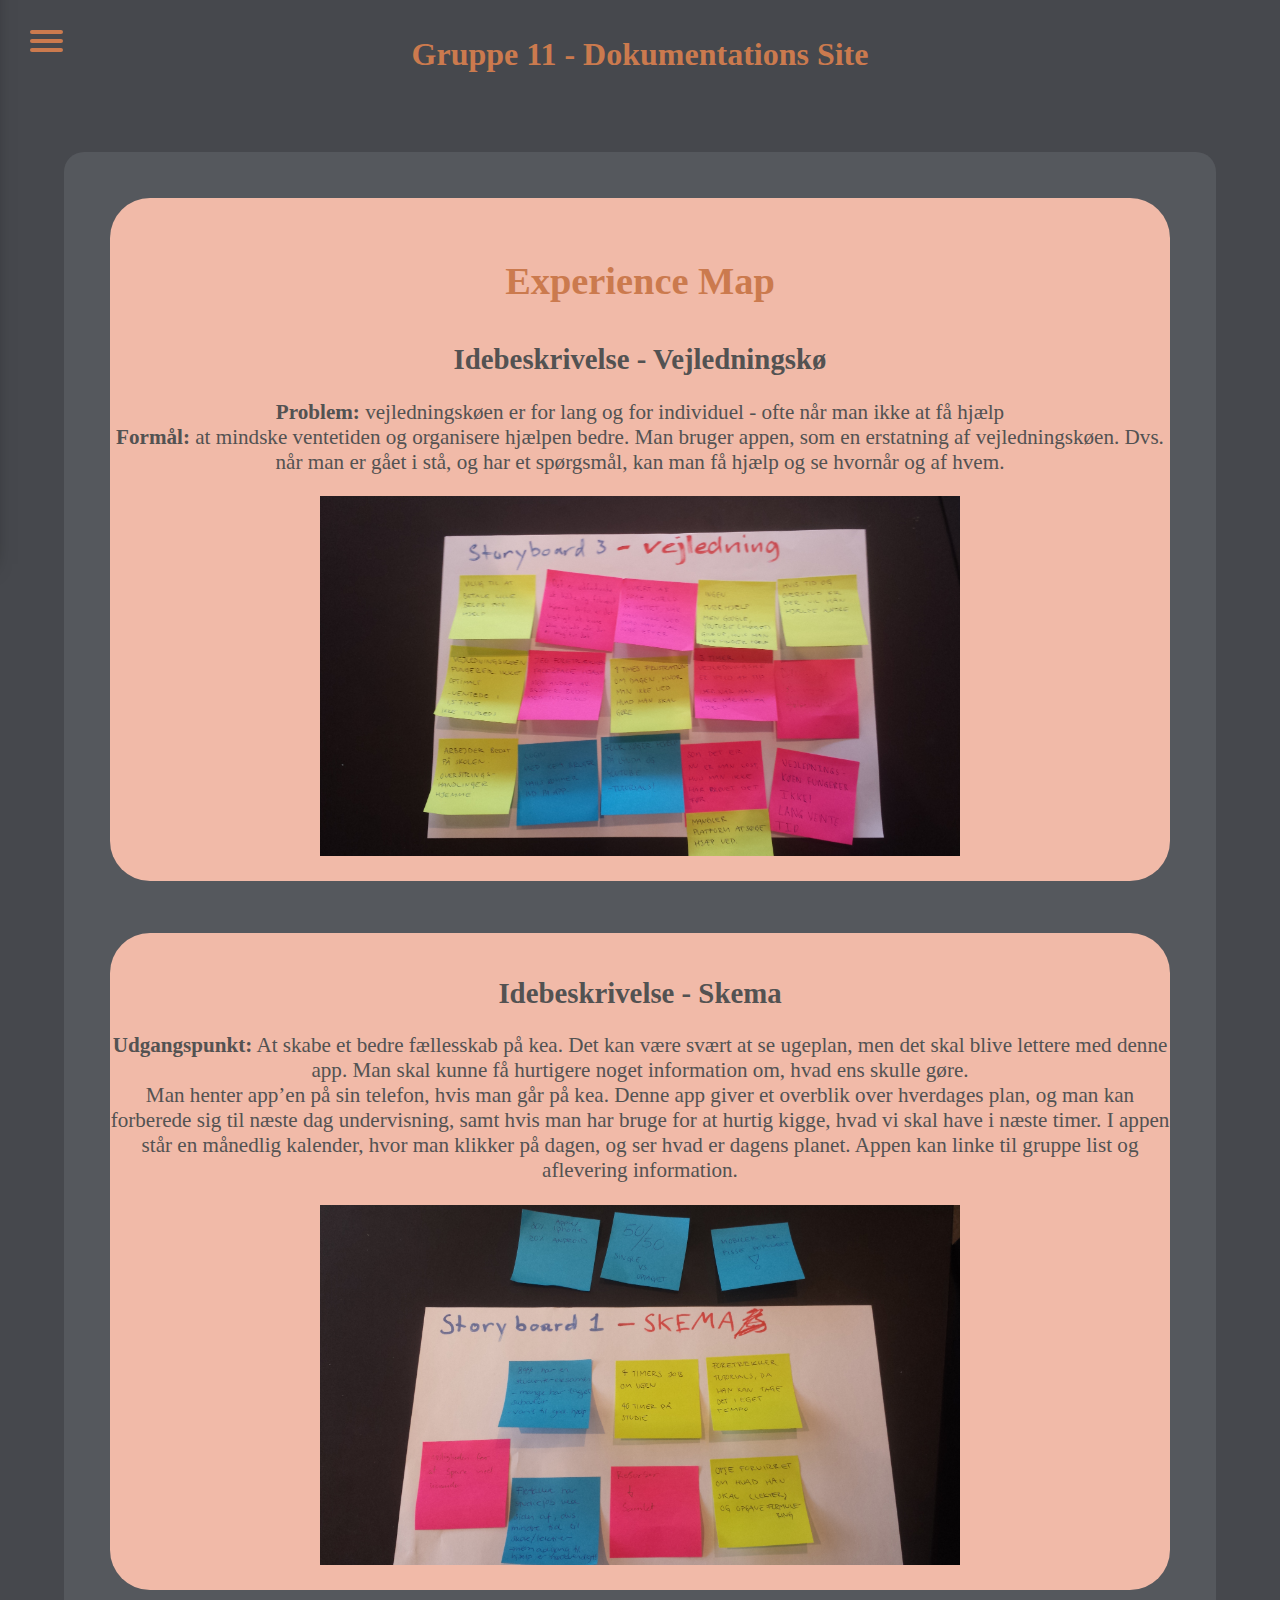
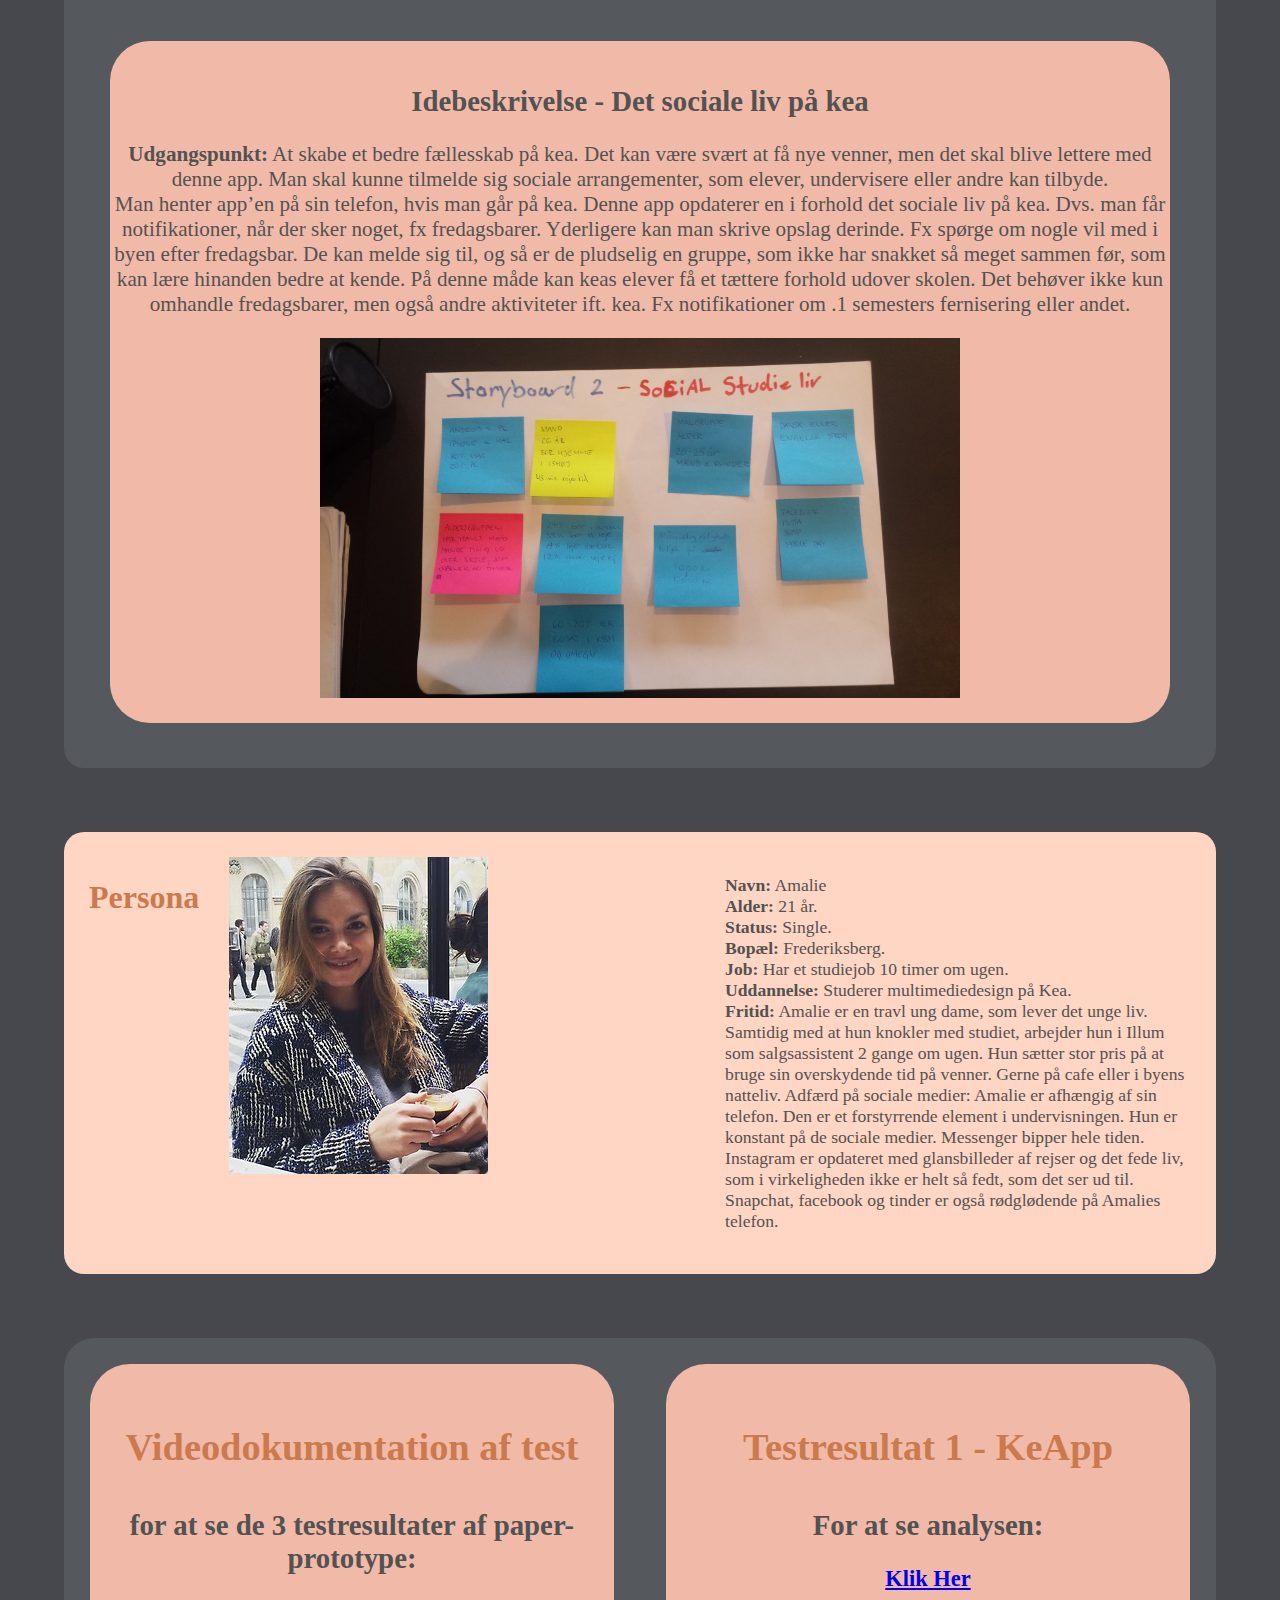
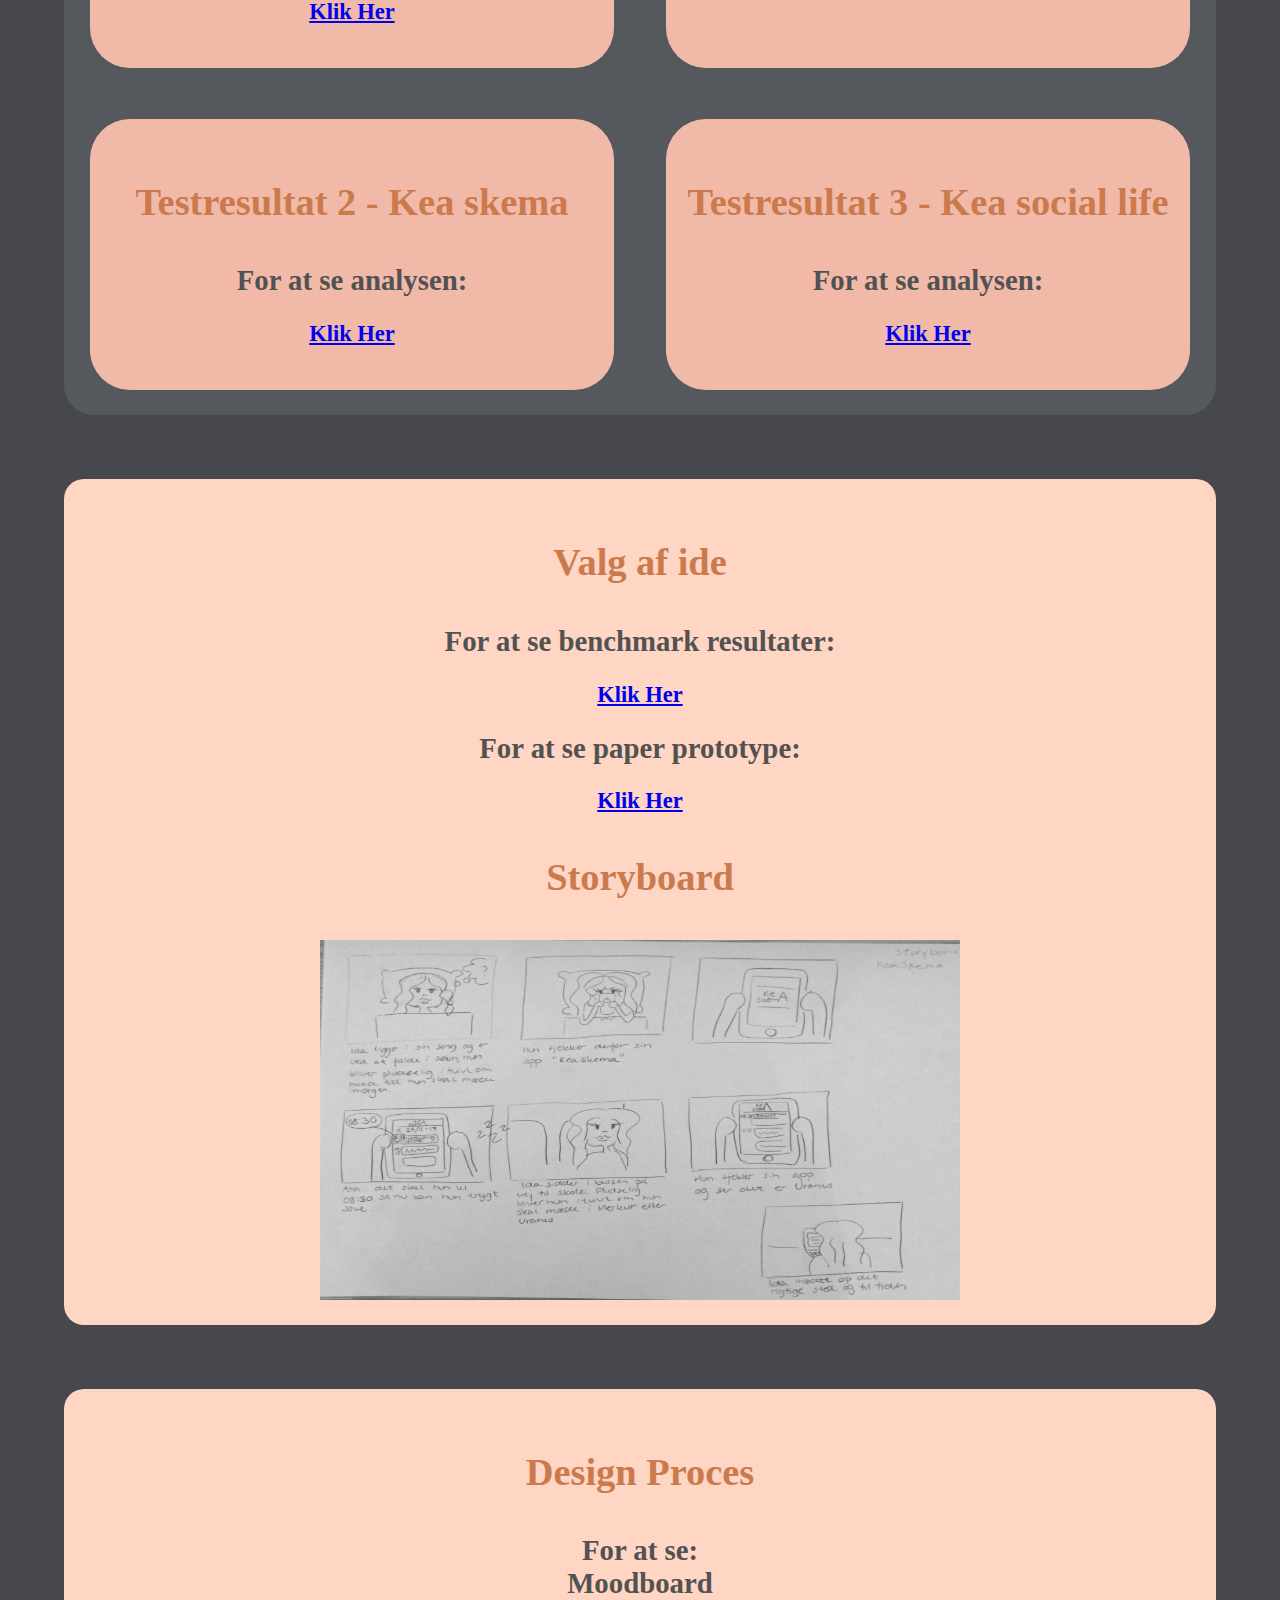
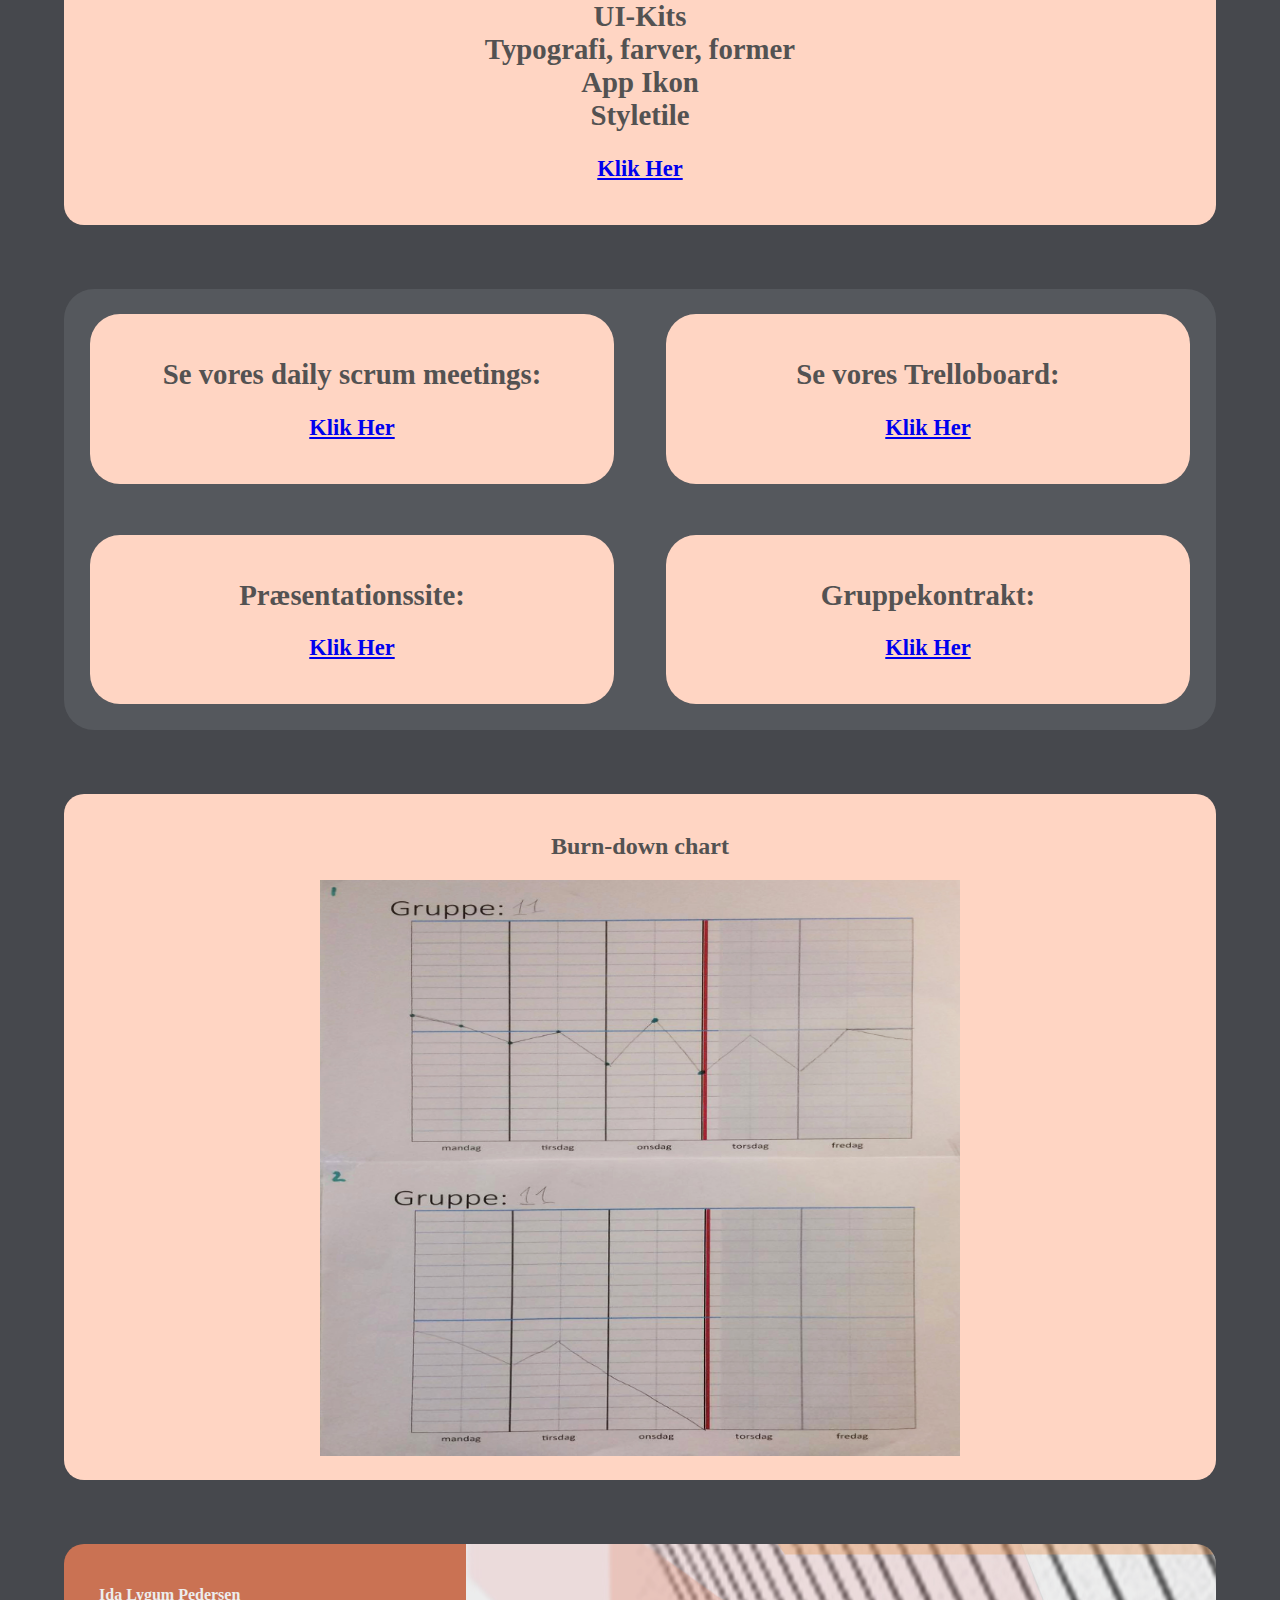
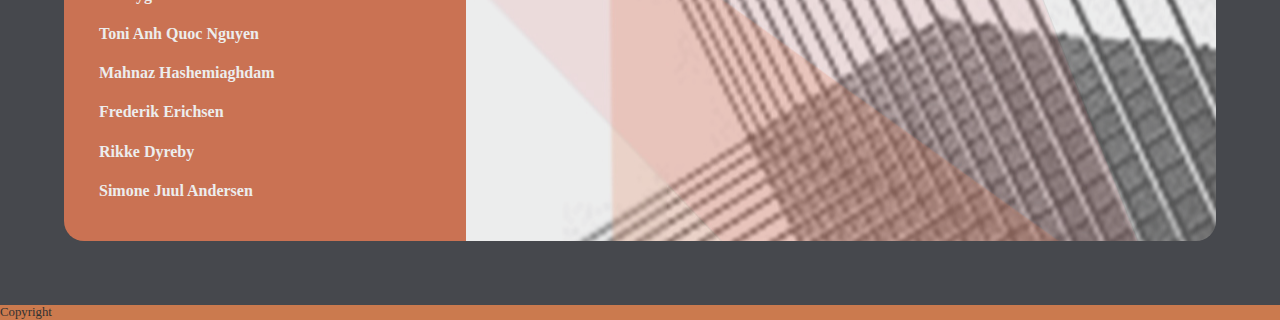
==== index_dokumentationssite.html @ 0c47f24f "Links dokumentationssite changed" ====
<!-- YO LÆS MIG!- KODEN ER LIDT NOGET ROD,
    MEN DET SKULLE VIRKELIG GÅ STÆRKT! -->

<!--  ┻━┻︵ \(°□°)/ ︵ ┻━┻ -->

<!DOCTYPE html>
<html lang="da">

<head>
    <meta charset="utf-8">
    <meta name="viewport" content="width=device-width, initial-scale=1.0">
    <title>Gruppe 11 - Dokumentations Site</title>
    <link rel="stylesheet" href="stylesheet.css">
</head>

<body>
    <!-- DROPDOWN MENU START -->
    <nav role="navigation">
        <div id="menuToggle">

            <input type="checkbox" />

            <span></span>
            <span></span>
            <span></span>

            <ul id="menu">
                <a href="#experience_map">
                    <li>Experience Map</li>
                </a>
                <a href="#experience_map">
                    <li>KeApp - Test 1</li>
                </a>
                <a href="#experience_map">
                    <li>Kea Skema - Test 2</li>
                </a>
                <a href="#experience_map">
                    <li>Kea Social Life - Test 3</li>
                </a>
                <a href="#persona">
                    <li>Persona</li>
                </a>
                <a href="#valgide">
                    <li>Valg af Ide</li>
                </a>
                <a href="#styltile">
                    <li>Design Proces</li>
                </a>
                <a href="#sectionwrapper_links">
                    <li>Daily scrum</li>
                </a>
                <a href="#sectionwrapper_links">
                    <li>Trelloboard</li>
                </a>
                <a href="#sectionwrapper_links">
                    <li>Præsentationssite</li>
                </a>
                <a href="#sectionwrapper_links">
                    <li>Gruppekontrakt</li>
                </a>
                <a href="#burndownchart">
                    <li>Burndownchart</li>
                </a>
            </ul>
        </div>
    </nav>
    <!-- DROPDOWN MENU SLUT -->

    <!-- TITLE START -->
    <div id="overskrift">
        <h1>Gruppe 11 - Dokumentations Site </h1>
    </div>
    <!-- TITLE SLUT -->

    <div id="experience_map">

        <div class="column1">
            <h1>Experience Map</h1>
            <h2>Idebeskrivelse - Vejledningskø</h2>

            <p><b>Problem:</b> vejledningskøen er for lang og for individuel - ofte når man ikke at få hjælp
                <br><b>Formål:</b> at mindske ventetiden og organisere hjælpen bedre. Man bruger appen, som en erstatning af vejledningskøen. Dvs. når man er gået i stå, og har et spørgsmål, kan man få hjælp og se hvornår og af hvem.</p>
            <img src="img/Ep-chart1.jpg">
        </div>

        <div class="column2">
            <h2>Idebeskrivelse - Skema
            </h2>

            <p><b>Udgangspunkt:</b> At skabe et bedre fællesskab på kea. Det kan være svært at se ugeplan, men det skal blive lettere med denne app. Man skal kunne få hurtigere noget information om, hvad ens skulle gøre.

                <br>Man henter app’en på sin telefon, hvis man går på kea. Denne app giver et overblik over hverdages plan, og man kan forberede sig til næste dag undervisning, samt hvis man har bruge for at hurtig kigge, hvad vi skal have i næste timer. I appen står en månedlig kalender, hvor man klikker på dagen, og ser hvad er dagens planet. Appen kan linke til gruppe list og aflevering information.
            </p>
            <img src="img/Ep-chart2.jpg">
        </div>
        <div class="column3">
            <h2>Idebeskrivelse - Det sociale liv på kea
            </h2>
            <p><b>Udgangspunkt:</b> At skabe et bedre fællesskab på kea. Det kan være svært at få nye venner, men det skal blive lettere med denne app. Man skal kunne tilmelde sig sociale arrangementer, som elever, undervisere eller andre kan tilbyde.
                <br> Man henter app’en på sin telefon, hvis man går på kea. Denne app opdaterer en i forhold det sociale liv på kea. Dvs. man får notifikationer, når der sker noget, fx fredagsbarer. Yderligere kan man skrive opslag derinde. Fx spørge om nogle vil med i byen efter fredagsbar. De kan melde sig til, og så er de pludselig en gruppe, som ikke har snakket så meget sammen før, som kan lære hinanden bedre at kende. På denne måde kan keas elever få et tættere forhold udover skolen. Det behøver ikke kun omhandle fredagsbarer, men også andre aktiviteter ift. kea. Fx notifikationer om .1 semesters fernisering eller andet. </p>
            <img src="img/Ep-chart3.jpg">

        </div>
    </div>
    <div id="persona">
        <div class="sectionwrapper">

            <h1>Persona</h1>
            <div class="column"><img src="img/Persona.jpg">
            </div>
            <div class="column">
                <p><b>Navn:</b> Amalie
                    <br><b>Alder:</b> 21 år.
                    <br><b>Status:</b> Single.
                    <br><b>Bopæl:</b> Frederiksberg.
                    <br><b>Job:</b> Har et studiejob 10 timer om ugen.
                    <br><b>Uddannelse:</b> Studerer multimediedesign på Kea.
                    <br><b>Fritid:</b> Amalie er en travl ung dame, som lever det unge liv. Samtidig med at hun knokler med studiet, arbejder hun i Illum som salgsassistent 2 gange om ugen. Hun sætter stor pris på at bruge sin overskydende tid på venner. Gerne på cafe eller i byens natteliv. Adfærd på sociale medier: Amalie er afhængig af sin telefon. Den er et forstyrrende element i undervisningen. Hun er konstant på de sociale medier. Messenger bipper hele tiden. Instagram er opdateret med glansbilleder af rejser og det fede liv, som i virkeligheden ikke er helt så fedt, som det ser ud til. Snapchat, facebook og tinder er også rødglødende på Amalies telefon.</p>
            </div>
        </div>
    </div>

    <div id="sectionwrapper_test">
        <div class="testsyoutube">
            <h1>Videodokumentation af test</h1>
            <h2>for at se de 3 testresultater af paper-prototype:
            </h2>
            <h3><a href="https://www.youtube.com/playlist?list=PLAEZffhQsnCkDFLz2STC5Ib9T784y-E2t" target="_blank">Klik Her</a></h3>
        </div>

        <div class="keapp_test_1">

            <h1>Testresultat 1 - KeApp</h1>
            <h2>For at se analysen:</h2>
            <h3><a href="https://docs.google.com/document/d/1rAPz3O0ZGhYU7Zjn2O2ttA6JmBPr0RNpyVxpU6P6mOU/edit" target="_blank">Klik Her</a></h3>

        </div>


        <div class="kea_skema_test_2">
            <h1>Testresultat 2 - Kea skema</h1>
            <h2>For at se analysen:</h2>
            <h3><a href="https://docs.google.com/document/d/1PHgKgljE78jGn_9dizJ_qhI0O0UsetMsgwh3Li-Y91Q/edit" target="_blank">Klik Her</a></h3>

        </div>

        <div class="kea_social_life_test_3">

            <h1>Testresultat 3 - Kea social life</h1>
            <h2>For at se analysen:</h2>
            <h3><a href="https://docs.google.com/document/d/1CcTm2ndyMZkS6cNGlnJAKgW9qTJLw5RF-lYnGAZjEXQ/edit" target="_blank">Klik Her</a></h3>

        </div>
    </div>


    <div id="valgide">
        <h1>Valg af ide</h1>
        <h2>For at se benchmark resultater:</h2>
        <h3><a href="https://docs.google.com/document/d/1UT2WmzexWJ2wF93jkIOeQGb9fl2h6OYdNC4BKbWiIUI/edit" target="_blank">Klik Her</a></h3>

        <h2><b>For at se paper prototype:</b>
        </h2>
        <h3><a href="https://youtu.be/yqsqGUzTc5M?list=PLAEZffhQsnCkDFLz2STC5Ib9T784y-E2t" target="_blank">Klik Her</a></h3>
        <div class="Storyboard">
            <h1>Storyboard</h1>
            <img src="img/keaskema/kea_skema_storyboard%20-%20final.jpg"> </div>
    </div>
    <!--    design proces-->

    <div id="styltile">

        <h1>Design Proces</h1>
        <h2>For at se:
            <br>Moodboard
            <br>UI-Kits
            <br>Typografi, farver, former
            <br>App Ikon
            <br>Styletile
        </h2>
        <h3><a href="http://frederikerichsen.dk/Kea/04_ux/04_01_06_Dokumentationsdelen/styletile/Gruppe_11_ideudvikling_og_styletile.pdf" target="_blank">Klik Her</a></h3>
    </div>

    <!-- LINKS START -->
    <div id="sectionwrapper_links">


        <div class="daily_scrum">
            <h2>Se vores daily scrum meetings:</h2>
            <h3><a href="hthttps://www.youtube.com/playlist?list=PL4zIEw1FWk8YYhV9RbAuBz5jlsfM1pXOr" target="_blank">Klik Her</a></h3>
        </div>


        <div class="trello">
            <h2>Se vores Trelloboard:</h2>
            <h3><a href="https://trello.com/b/vVRKYMUF/gruppe-11-ux" target="_blank">Klik Her</a></h3>
        </div>
        <div class="praesentations_site">
            <h2>Præsentationssite:</h2>
            <h3><a href="index.html" target="_blank">Klik Her</a></h3>
        </div>
        <div class="gruppekontrakt">
            <h2>Gruppekontrakt:</h2>
            <h3><a href="https://docs.google.com/document/d/13bdR9ULSEe632JrIWSjj5QAlRCLhoHngFfrUMZ-Tt4A/edit" target="_blank">Klik Her</a></h3>
        </div>

    </div>
    <!-- LINKS SLUT -->
    <div id="burndownchart">
        <div class="burndownchart">
            <h2>Burn-down chart</h2>
            <img src="img/burndownchart.jpg">
        </div>

    </div>


    <!-- NAVNE START -->
    <div id="sectionwrapper_medlem">
        <div class="gruppenavne">
            <h4>Ida Lygum Pedersen</h4>
            <h4>Toni Anh Quoc Nguyen</h4>
            <h4>Mahnaz Hashemiaghdam</h4>
            <h4>Frederik Erichsen</h4>
            <h4>Rikke Dyreby</h4>
            <h4>Simone Juul Andersen</h4>
        </div>

    </div>

    <!-- NAVNE SLUT -->
</body>
<footer class="footer">Copyright</footer>

</html>
---- stylesheet.css ----
/*--------------GENERAL SETTINGS START---------------*/

body {
    margin: 0;
    background-color: #46484d;


}

h1 {
    color: #cb7a4e;
    padding: 15px;
}

h2 {
    color: #535252;
    font-size: 1.5em;
}

h3 {
    color: #cb7a4e;
    cursor: pointer;
}

p {
    color: #535252;
    /*    margin-top: -17px;*/
    font-size: 1.1em;
}


.footer {
    color: #313131;
    background-color: #cb7a4e;
    font-size: 0.8em;
}

/*--------------GENERAL SETTINGS SLUT---------------*/

*/
/*--------------DROPDOWN MENU START---------------*/

a {
    text-decoration: none;
    color: #cb7a4e;
    transition: color 0.3s ease;
}

a:hover {
    color: #F2F2F2;
}

#menuToggle {
    display: block;
    position: absolute;
    top: 30px;
    left: 30px;
    z-index: 1;
}

#menuToggle input {
    display: block;
    width: 40px;
    height: 32px;
    position: absolute;
    top: -7px;
    left: -5px;
    cursor: pointer;
    opacity: 0;
    /* hide this */
    z-index: 2;
    /* and place it over the hamburger */
    -webkit-touch-callout: none;
}

#menuToggle span {
    display: block;
    width: 33px;
    height: 4px;
    margin-bottom: 5px;
    position: relative;

    background: #cb7a4e;
    border-radius: 3px;

    z-index: 1;

    transform-origin: 4px 0px;
}

#menuToggle span:first-child {
    transform-origin: 0% 0%;
}

#menuToggle span:nth-last-child(2) {
    transform-origin: 0% 100%;
}

#menuToggle input:checked ~ span {
    opacity: 1;
    transform: rotate(45deg) translate(-2px, -1px);
    background: #cb7a4e;
}

#menuToggle input:checked ~ span:nth-last-child(3) {
    opacity: 0;
    transform: rotate(0deg) scale(0.2, 0.2);
}

#menuToggle input:checked ~ span:nth-last-child(2) {
    transform: rotate(-45deg) translate(0, -1px);
}

#menu {
    box-shadow: 8px 0px 20px 0px rgba(0, 0, 0, 0.75);
    position: absolute;
    width: 250px;
    height: inherit;
    margin: -100px 0 0 -50px;
    padding: 50px;
    padding-top: 125px;

    background: #55585d;
    list-style-type: none;
    -webkit-font-smoothing: antialiased;
    /* to stop flickering of text in safari */
    transform-origin: 0% 0%;
    transform: translate(-100%, 0);

    transition: transform 0.5s cubic-bezier(0.77, 0.2, 0.05, 1.0);
}

#menu li {
    padding: 5px 0;
    font-size: 22px;
}

#menuToggle input:checked ~ ul {
    transform: none;
}

li {
    list-style-type: none;
}

/*--------------DROPDOWN MENU START---------------*/

/*--------------OVERSKRIFT START---------------*/

#overskrift {
    margin: 0;
    text-align: center;
}

/*--------------OVERSKRIFT SLUT---------------*/

/*--------------EXPERIENCE MAP START---------------*/

#experience_map {
    display: flex;
    flex-wrap: wrap;
    background-color: #55585d;
    border-radius: 20px;
    padding: 20px;
    display: flex;
    flex-wrap: wrap;
    margin: 5vw;
}

.column1,
.column2,
.column3 {
    flex-grow: 1;
    flex-basis: 350px;
    font-size: 1.2em;
    padding: 20px 0px;
    background-color: #ffd5c3;
    border-radius: 40px;
    text-align: center;
    margin: 2vw;
    flex-grow: 1;
    flex-basis: 350px;
    font-size: 1.2em;
    padding: 20px 0px;
    background-color: #f1baa8;
    border-radius: 40px;
    text-align: center;
    margin: 2vw;
}

#experience_map h3 {
    color: #F2F2F2;
    font-size: 1.1em;
}

#experience_map img {
    width: 50vw;
    height: 28.125vw;
}

/*--------------EXPERIENCE MAP SLUT---------------*/

/*--------------PERSONA START---------------*/

#persona .sectionwrapper {
    display: flex;
    flex-wrap: wrap;
    margin: 5vw;
    padding: 10px;
    background-color: #ffd5c3;
    border-radius: 20px;

}

#persona .img {
    width: 20.425vw;
    /*    height: 25vw;*/
    /*
    margin-bottom: 40px;*/
    border-radius: 10px;
    flex-basis: 375px;
    flex-grow: 1;
}

#persona .column {
    flex-basis: 375px;
    flex-grow: 2;
    padding: 15px;

}

/*--------------PERSONA SLUT---------------*/

/*--------------TEST START---------------*/

#sectionwrapper_test {
    display: flex;
    flex-wrap: wrap;
    background-color: #55585d;
    border-radius: 30px;
    margin: 5vw;

}

.testsyoutube,
.keapp_test_1,
.kea_skema_test_2,
.kea_social_life_test_3 {
    flex-grow: 1;
    flex-basis: 350px;
    font-size: 1.2em;
    padding: 20px 0px;
    background-color: #f1baa8;
    border-radius: 40px;
    text-align: center;
    margin: 2vw;
}


/*--------------TEST SLUT---------------


/*--------------VALGIDE START---------------*/

#valgide {
    font-size: 1.2em;
    padding: 20px 0px;
    color: #F2F2F2;
    background-color: #ffd5c3;
    border-radius: 20px;
    text-align: center;
    margin: 5vw;
}

.Storyboard img {
    width: 50vw;
    height: 28.125vw;
}

/*--------------VALGIDE SLUT---------------*/

/*--------------Design Proces---------------*/

#styltile {
    font-size: 1.2em;
    padding: 20px 0px;
    color: #F2F2F2;
    background-color: #ffd5c3;
    border-radius: 20px;
    text-align: center;
    margin: 5vw;
}


/*--------------LINKS START---------------*/

#sectionwrapper_links {
    display: flex;
    flex-wrap: wrap;
    background-color: #55585d;
    border-radius: 30px;
    margin: 5vw;
}

.daily_scrum,
.trello,
.praesentations_site,
.tests,
.gruppekontrakt {
    flex-grow: 1;
    flex-basis: 350px;
    font-size: 1.2em;
    padding: 20px 0px;
    color: #F2F2F2;
    background-color: #ffd5c3;
    text-align: center;
    border-radius: 30px;
    margin: 2vw;
}

/*--------------LINKS SLUT---------------*/

/*--------------burndownchart ---------------*/

#burndownchart {
    padding: 20px 0px;
    color: #F2F2F2;
    background-color: #ffd5c3;
    border-radius: 20px;
    text-align: center;
    margin: 5vw;

}

.burndownchart img {
    width: 50vw;
    height: 45vw;
}

/*--------------GRUPPENAVNE START---------------*/

.gruppenavne {

    flex-basis: 50px;
    font-size: 1em;
    padding: 20px 0px;
    color: #FFF;
    background-color: #D97754;
    border-radius: 20px;
    margin: 5vw;
}

/*--------------GRUPPENAVNE SLUT---------------*/

/*-------------PRÆSENTATIONSSITE CSS------------*/

/*fonte*/

#content {
    font-family: 'Lato', sans-serif;
}


#content a {
    text-decoration: none;
    color: #cb7a4e;
    padding: 0;
}

#content a:hover {
    color: #fff8ee;
}


#content p {
    color: #313131;
    margin: 0;
    font-family: 'Open Sans', sans-serif;
}

#content h1 {
    color: #cb7a4e;
    padding: 0;
    font-size: 3em;
    font-family: 'Roboto', sans-serif;
}

#content h2 {
    color: #535252;
}

#content h3 {
    color: #cb7a4e;
}

#content h4 {
    color: #535252;
}

#content ul {
    color: #535252;
}


/*--------------gruppenavne ---------------*/

#sectionwrapper_medlem .gruppenavne {


    text-align: left;
    background-image: url(img/baggrund1.jpg);
    opacity: 0.9;

    background-position: right;
    /*    margin-right: 200px;*/
    background-repeat: no-repeat;
    padding-left: 35px;
    background-color: #D97754;


}


/*____________________*/

/*__________App_link__________*/

#app_link {
    background-color: #F1BAA8;
    padding: 20px;
    border-radius: 20px;
    margin: 5vw;

}

#app_link img {
    width: 100px;
}

#app_link img:hover {
    transform: scale(1.1);
}

/*____________________*/

/*___________Pitch_link_________*/

#pitch_link {
    background-color: #FFD5C3;
    padding: 20px;
    border-radius: 20px;
    margin: 5vw;

}

/*____________________*/

/*___________Fordele_benefits_________*/

#fordele_benefits {
    /*    background-color: #E99161;*/
    padding: 30px;
    border-radius: 20px;
    margin: 5vw;
    background-image: url(img/baggrund.jpg);
    background-size: cover;


}

#fordele_benefits img {
    width: 100%;
    height: 100%;

}


/*____________________*/

.hs-responsive-embed-computer {
    background-color: #625F5F;
    padding: 20px;
    border-radius: 20px;
    margin: 3vw;

}
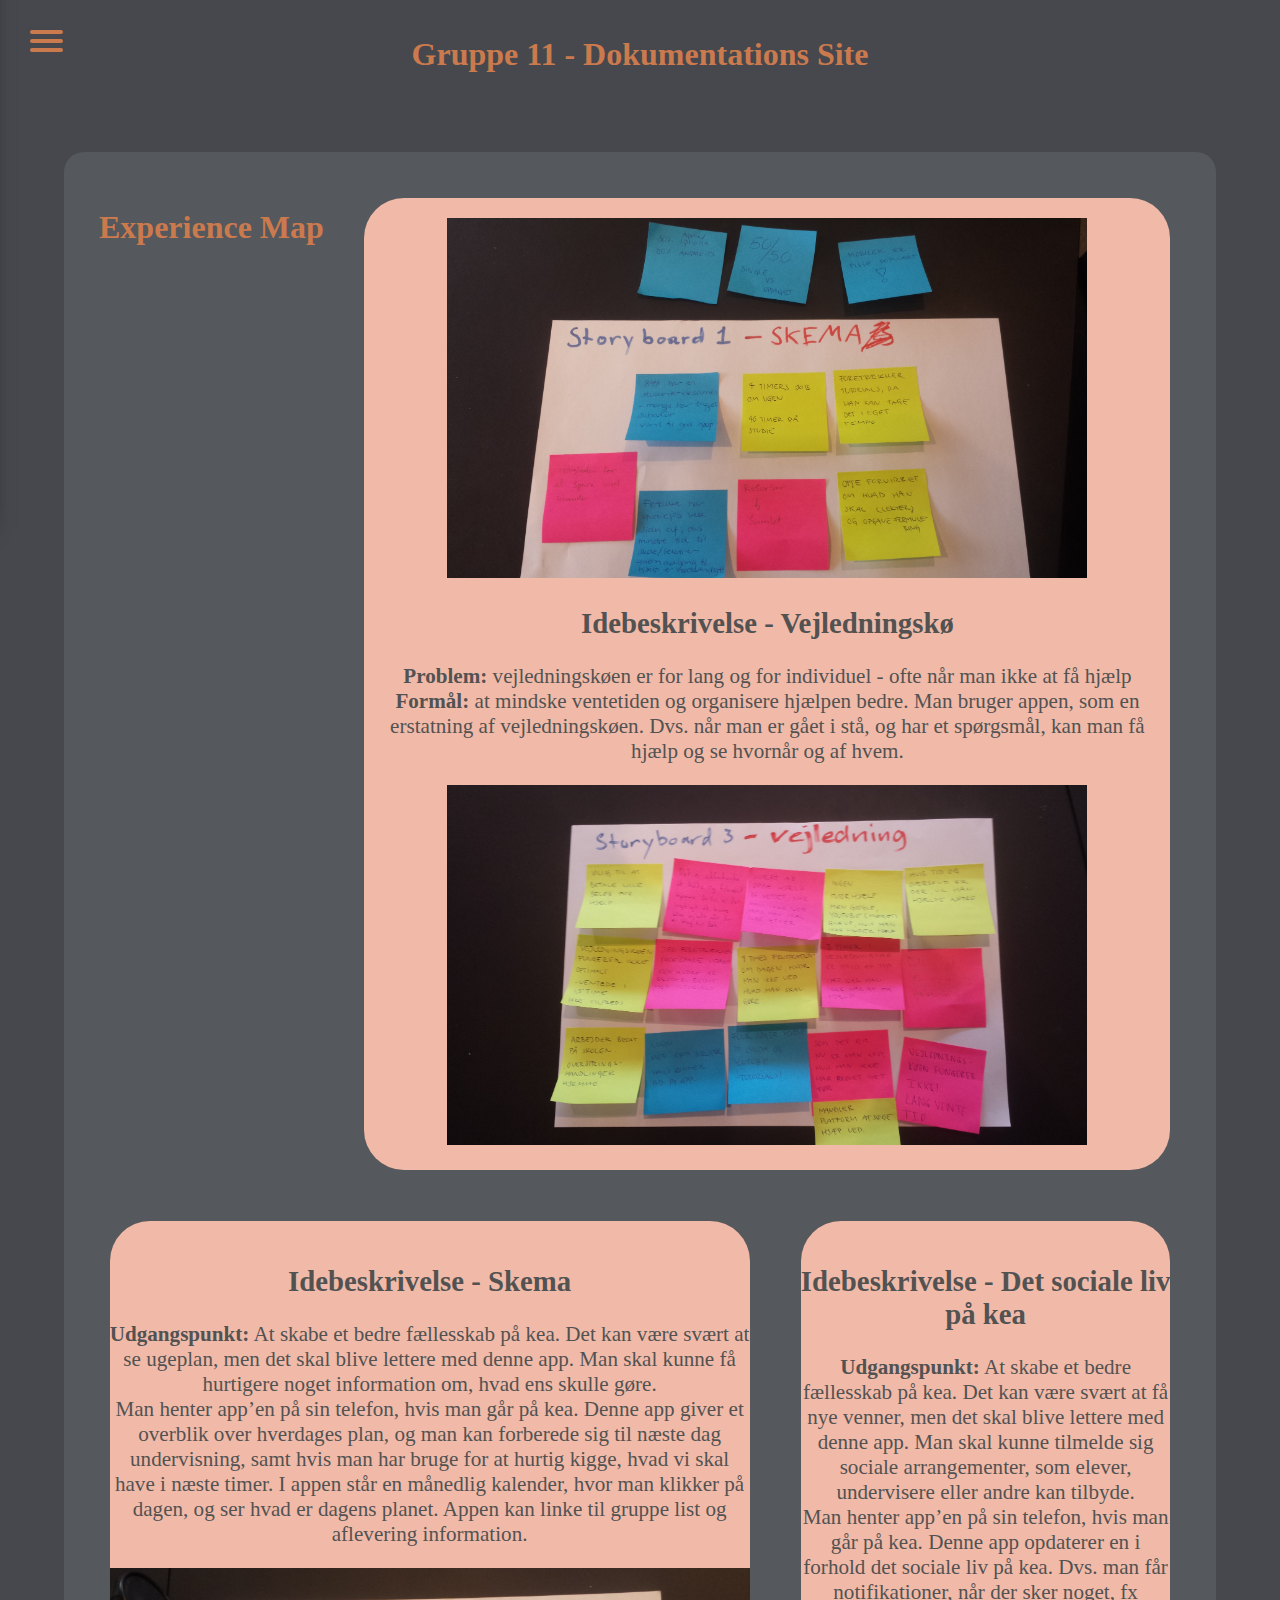
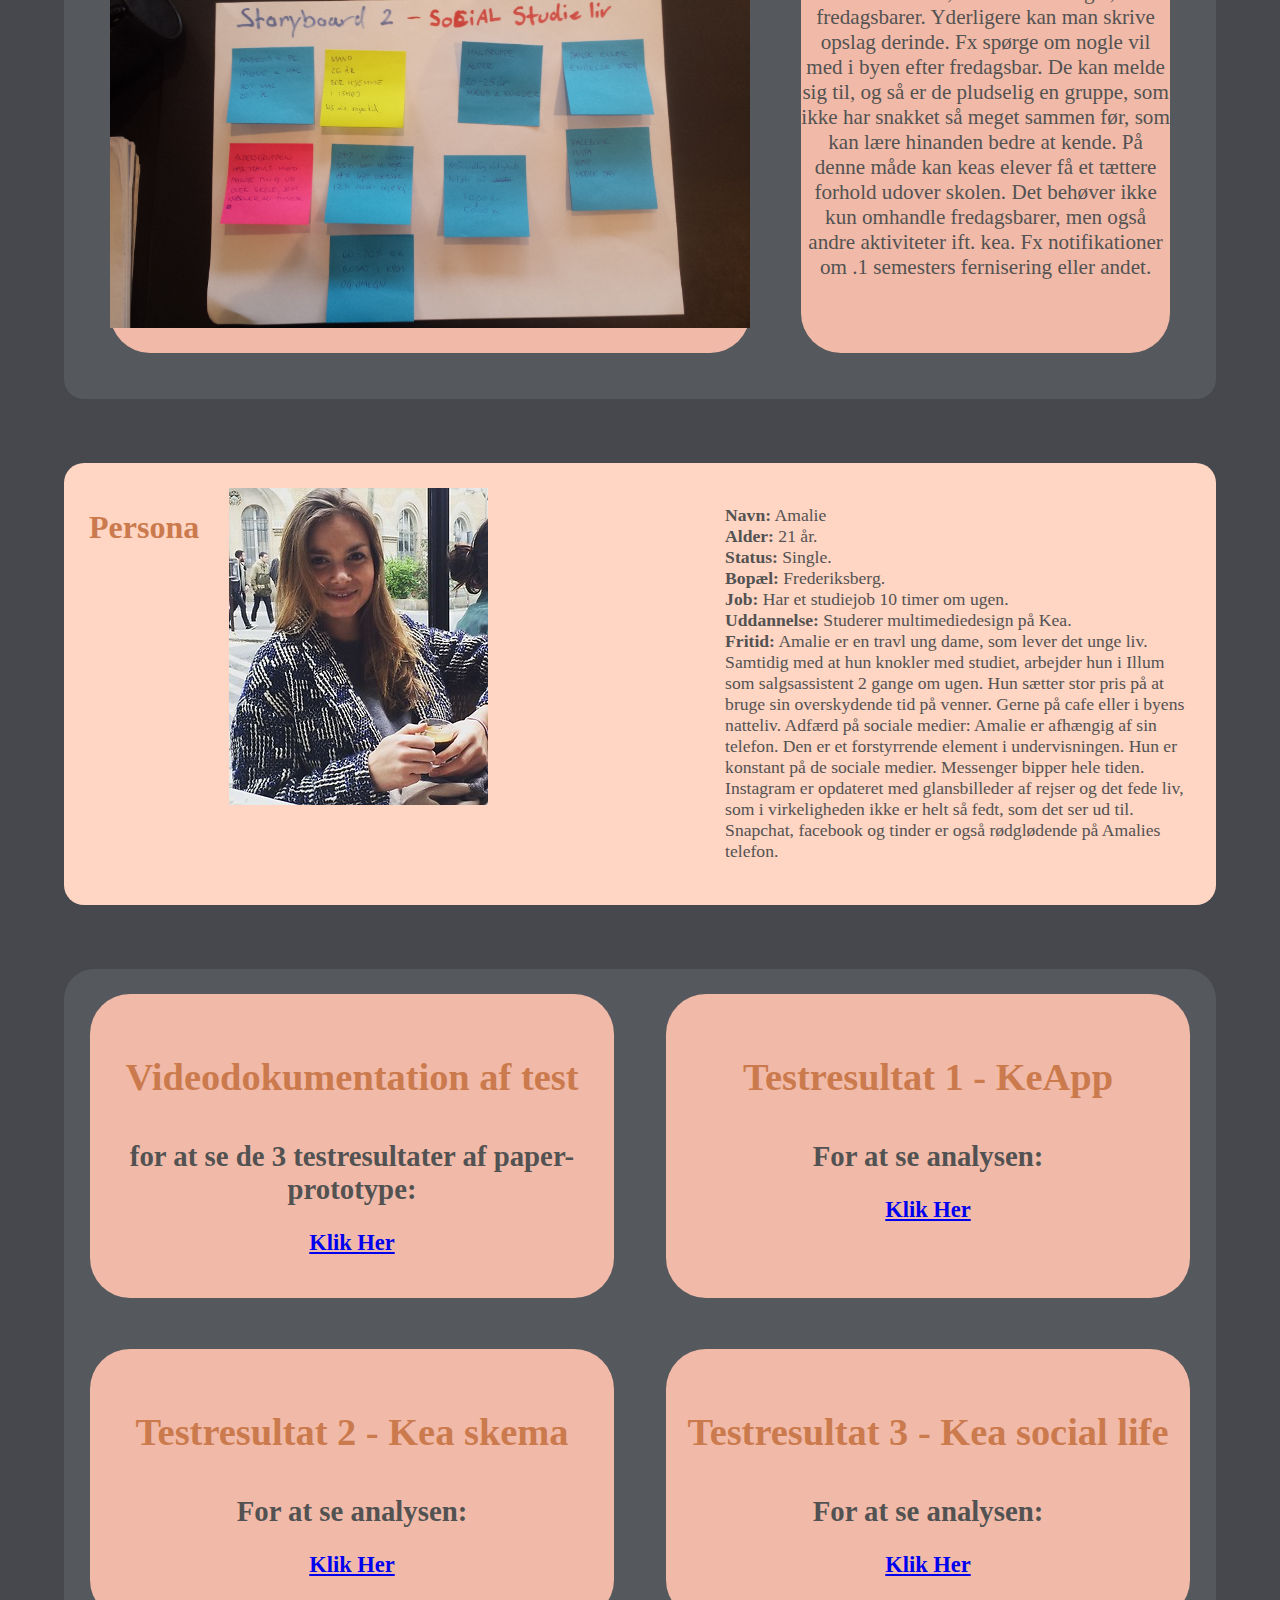
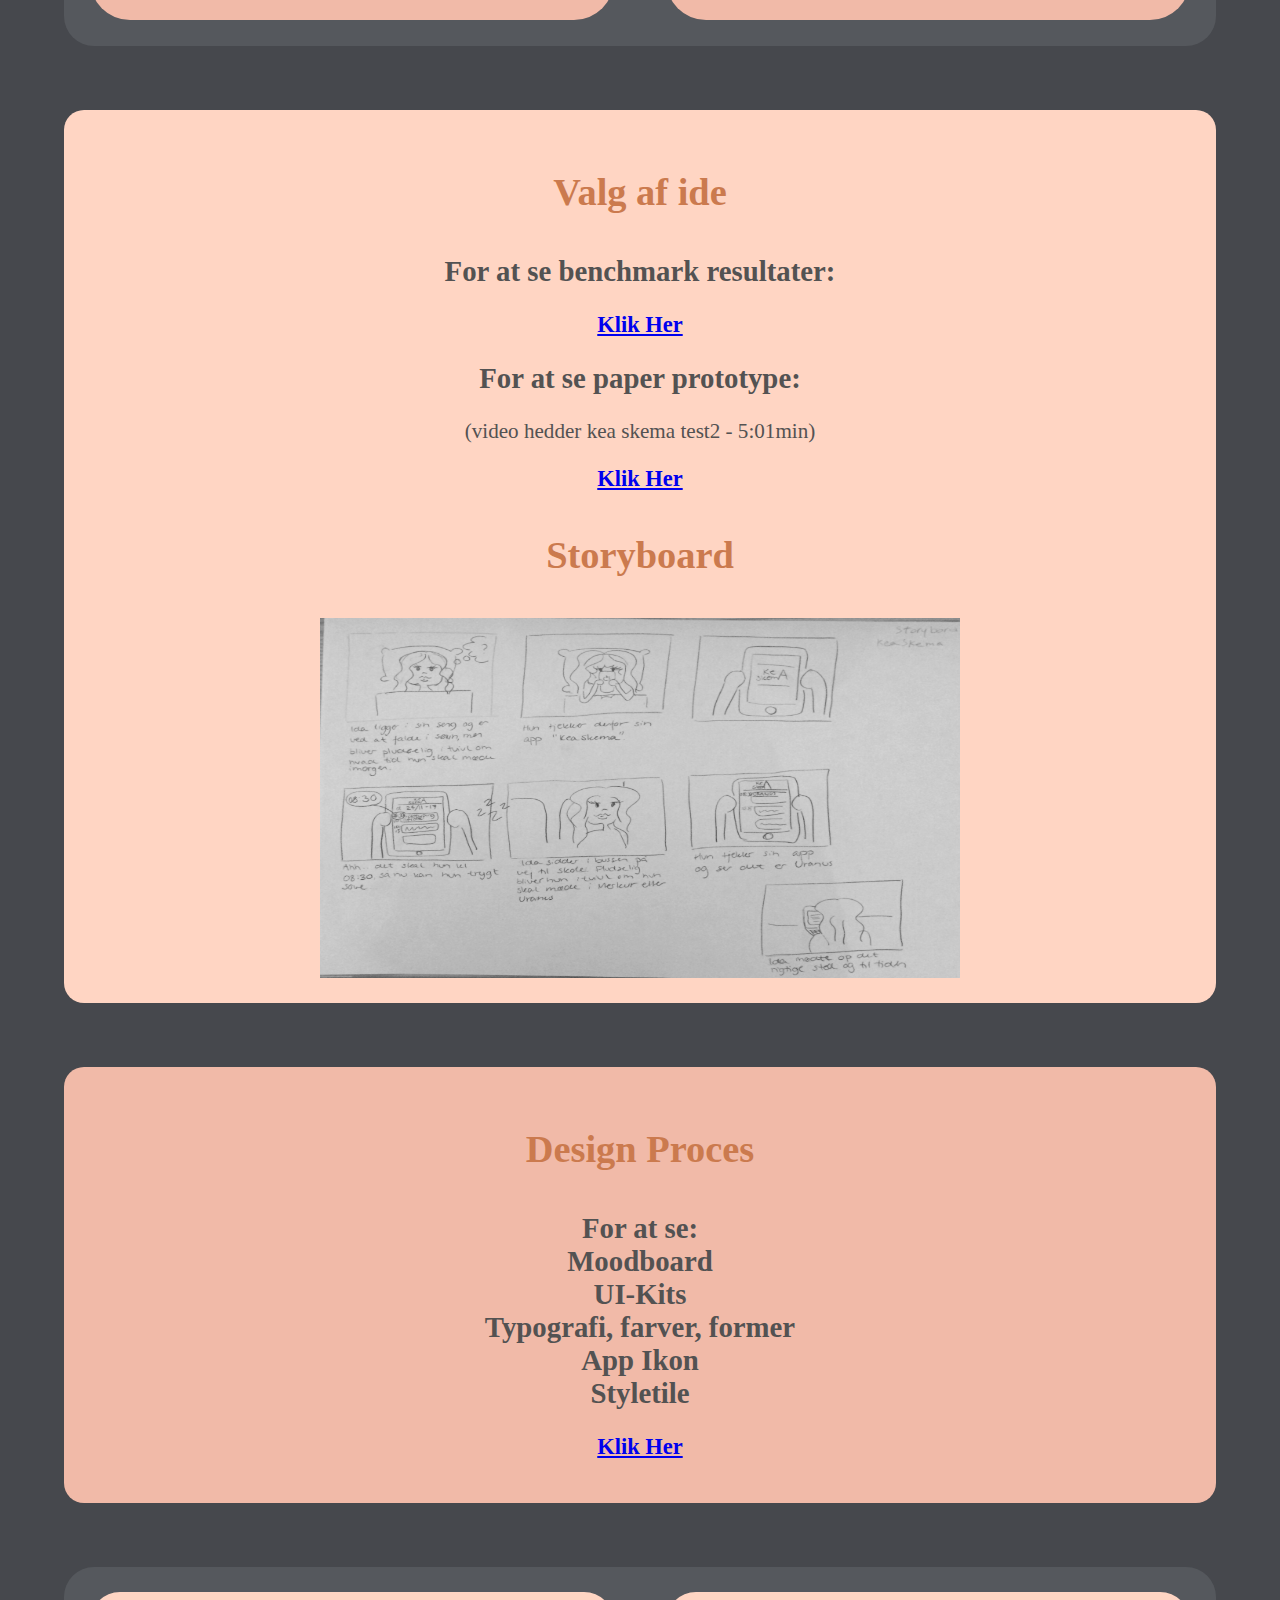
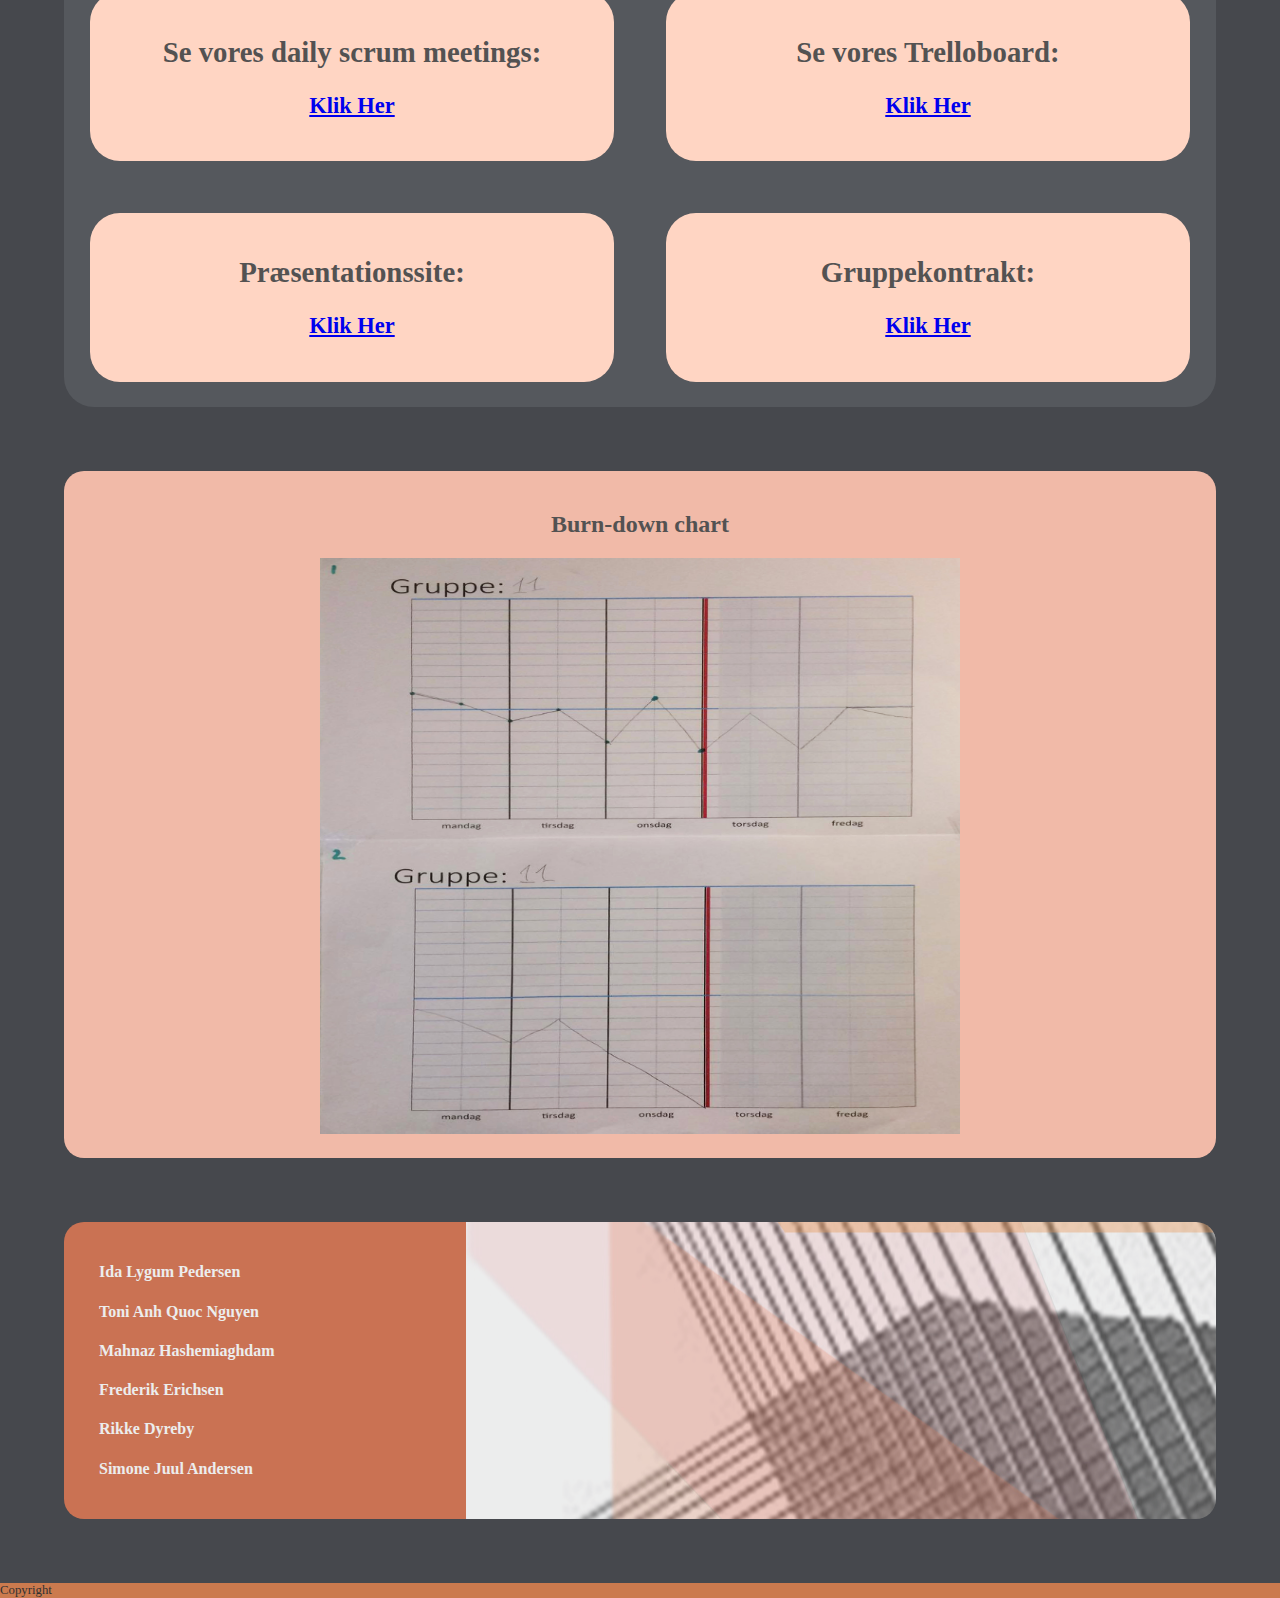
==== commit 3dd09a41: "Merge remote-tracking branch 'origin/master'" ====
--- a/index_dokumentationssite.html
+++ b/index_dokumentationssite.html
@@ -28,26 +28,26 @@
                 <a href="#experience_map">
                     <li>Experience Map</li>
                 </a>
-                <a href="#experience_map">
-                    <li>KeApp - Test 1</li>
-                </a>
-                <a href="#experience_map">
-                    <li>Kea Skema - Test 2</li>
-                </a>
-                <a href="#experience_map">
-                    <li>Kea Social Life - Test 3</li>
-                </a>
                 <a href="#persona">
                     <li>Persona</li>
                 </a>
-                <a href="#valgide">
+                <a href="#keapp_test_1">
+                    <li>KeApp - Test 1</li>
+                </a>
+                <a href="#kea_skema_test_2">
+                    <li>Kea Skema - Test 2</li>
+                </a>
+                <a href="#kea_social_life_test_3">
+                    <li>Kea Social Life - Test 3</li>
+                </a>
+                <a href="#finalide">
                     <li>Valg af Ide</li>
                 </a>
-                <a href="#styltile">
-                    <li>Design Proces</li>
-                </a>
-                <a href="#sectionwrapper_links">
-                    <li>Daily scrum</li>
+                <a href="sectionwrapper_links">
+                    <li>Dailyscrum</li>
+                </a>
+                <a href="#sectionwrapper_links">
+                    <li>Burndownchart</li>
                 </a>
                 <a href="#sectionwrapper_links">
                     <li>Trelloboard</li>
@@ -57,9 +57,6 @@
                 </a>
                 <a href="#sectionwrapper_links">
                     <li>Gruppekontrakt</li>
-                </a>
-                <a href="#burndownchart">
-                    <li>Burndownchart</li>
                 </a>
             </ul>
         </div>
@@ -73,9 +70,9 @@
     <!-- TITLE SLUT -->
 
     <div id="experience_map">
-
+        <h1>Experience Map</h1>
         <div class="column1">
-            <h1>Experience Map</h1>
+            <img src="img/Ep-chart2.jpg">
             <h2>Idebeskrivelse - Vejledningskø</h2>
 
             <p><b>Problem:</b> vejledningskøen er for lang og for individuel - ofte når man ikke at få hjælp
@@ -91,20 +88,18 @@
 
                 <br>Man henter app’en på sin telefon, hvis man går på kea. Denne app giver et overblik over hverdages plan, og man kan forberede sig til næste dag undervisning, samt hvis man har bruge for at hurtig kigge, hvad vi skal have i næste timer. I appen står en månedlig kalender, hvor man klikker på dagen, og ser hvad er dagens planet. Appen kan linke til gruppe list og aflevering information.
             </p>
-            <img src="img/Ep-chart2.jpg">
+            <img src="img/Ep-chart3.jpg">
         </div>
         <div class="column3">
             <h2>Idebeskrivelse - Det sociale liv på kea
             </h2>
             <p><b>Udgangspunkt:</b> At skabe et bedre fællesskab på kea. Det kan være svært at få nye venner, men det skal blive lettere med denne app. Man skal kunne tilmelde sig sociale arrangementer, som elever, undervisere eller andre kan tilbyde.
                 <br> Man henter app’en på sin telefon, hvis man går på kea. Denne app opdaterer en i forhold det sociale liv på kea. Dvs. man får notifikationer, når der sker noget, fx fredagsbarer. Yderligere kan man skrive opslag derinde. Fx spørge om nogle vil med i byen efter fredagsbar. De kan melde sig til, og så er de pludselig en gruppe, som ikke har snakket så meget sammen før, som kan lære hinanden bedre at kende. På denne måde kan keas elever få et tættere forhold udover skolen. Det behøver ikke kun omhandle fredagsbarer, men også andre aktiviteter ift. kea. Fx notifikationer om .1 semesters fernisering eller andet. </p>
-            <img src="img/Ep-chart3.jpg">
 
         </div>
     </div>
     <div id="persona">
         <div class="sectionwrapper">
-
             <h1>Persona</h1>
             <div class="column"><img src="img/Persona.jpg">
             </div>
@@ -161,7 +156,8 @@
 
         <h2><b>For at se paper prototype:</b>
         </h2>
-        <h3><a href="https://youtu.be/yqsqGUzTc5M?list=PLAEZffhQsnCkDFLz2STC5Ib9T784y-E2t" target="_blank">Klik Her</a></h3>
+        <p>(video hedder kea skema test2 - 5:01min)</p>
+        <h3><a href="https://docs.google.com/document/d/1UT2WmzexWJ2wF93jkIOeQGb9fl2h6OYdNC4BKbWiIUI/edit" target="_blank">Klik Her</a></h3>
         <div class="Storyboard">
             <h1>Storyboard</h1>
             <img src="img/keaskema/kea_skema_storyboard%20-%20final.jpg"> </div>
@@ -178,18 +174,18 @@
             <br>App Ikon
             <br>Styletile
         </h2>
-        <h3><a href="http://frederikerichsen.dk/Kea/04_ux/04_01_06_Dokumentationsdelen/styletile/Gruppe_11_ideudvikling_og_styletile.pdf" target="_blank">Klik Her</a></h3>
-    </div>
+        <h3><a href="https://drive.google.com/drive/folders/1ZzvkoixCAyC49_MJZBiL6ZSE9FyPN4v2?ths=true" target="_blank">Klik Her</a></h3>
+
+    </div>
+
+
 
     <!-- LINKS START -->
     <div id="sectionwrapper_links">
-
-
         <div class="daily_scrum">
             <h2>Se vores daily scrum meetings:</h2>
-            <h3><a href="hthttps://www.youtube.com/playlist?list=PL4zIEw1FWk8YYhV9RbAuBz5jlsfM1pXOr" target="_blank">Klik Her</a></h3>
-        </div>
-
+            <h3><a href="https://www.youtube.com/playlist?list=PL4zIEw1FWk8YYhV9RbAuBz5jlsfM1pXOr" target="123">Klik Her</a></h3>
+        </div>
 
         <div class="trello">
             <h2>Se vores Trelloboard:</h2>
@@ -197,7 +193,7 @@
         </div>
         <div class="praesentations_site">
             <h2>Præsentationssite:</h2>
-            <h3><a href="index.html" target="_blank">Klik Her</a></h3>
+            <h3><a href="index_presentationssite.html" target="_blank">Klik Her</a></h3>
         </div>
         <div class="gruppekontrakt">
             <h2>Gruppekontrakt:</h2>
@@ -219,11 +215,11 @@
     <div id="sectionwrapper_medlem">
         <div class="gruppenavne">
             <h4>Ida Lygum Pedersen</h4>
-            <h4>Toni Anh Quoc Nguyen</h4>
-            <h4>Mahnaz Hashemiaghdam</h4>
-            <h4>Frederik Erichsen</h4>
-            <h4>Rikke Dyreby</h4>
-            <h4>Simone Juul Andersen</h4>
+                <h4>Toni Anh Quoc Nguyen</h4>
+                <h4>Mahnaz Hashemiaghdam</h4>
+                <h4>Frederik Erichsen</h4>
+                <h4>Rikke Dyreby</h4>
+                <h4>Simone Juul Andersen</h4>
         </div>
 
     </div>
--- a/stylesheet.css
+++ b/stylesheet.css
@@ -285,7 +285,7 @@
     font-size: 1.2em;
     padding: 20px 0px;
     color: #F2F2F2;
-    background-color: #ffd5c3;
+    background-color: #f1baa8;
     border-radius: 20px;
     text-align: center;
     margin: 5vw;
@@ -325,7 +325,7 @@
 #burndownchart {
     padding: 20px 0px;
     color: #F2F2F2;
-    background-color: #ffd5c3;
+    background-color: #f1baa8;
     border-radius: 20px;
     text-align: center;
     margin: 5vw;
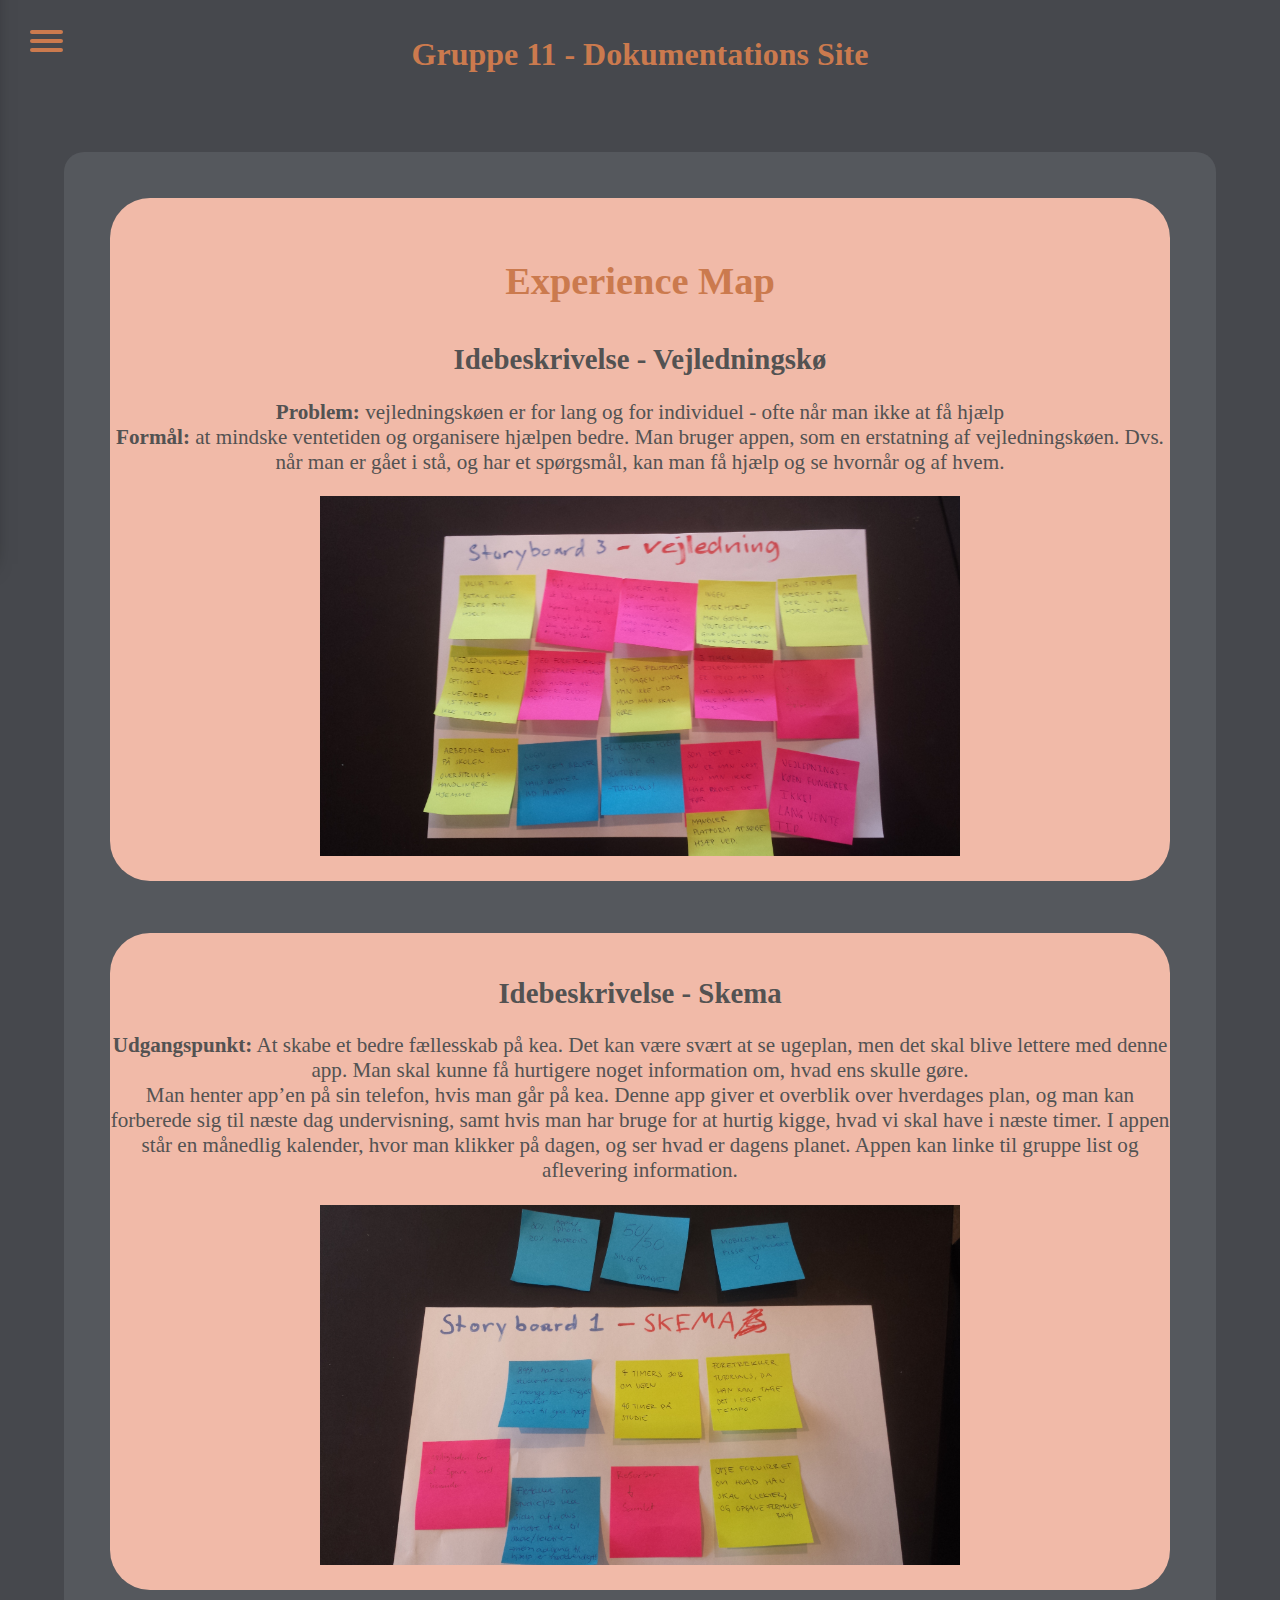
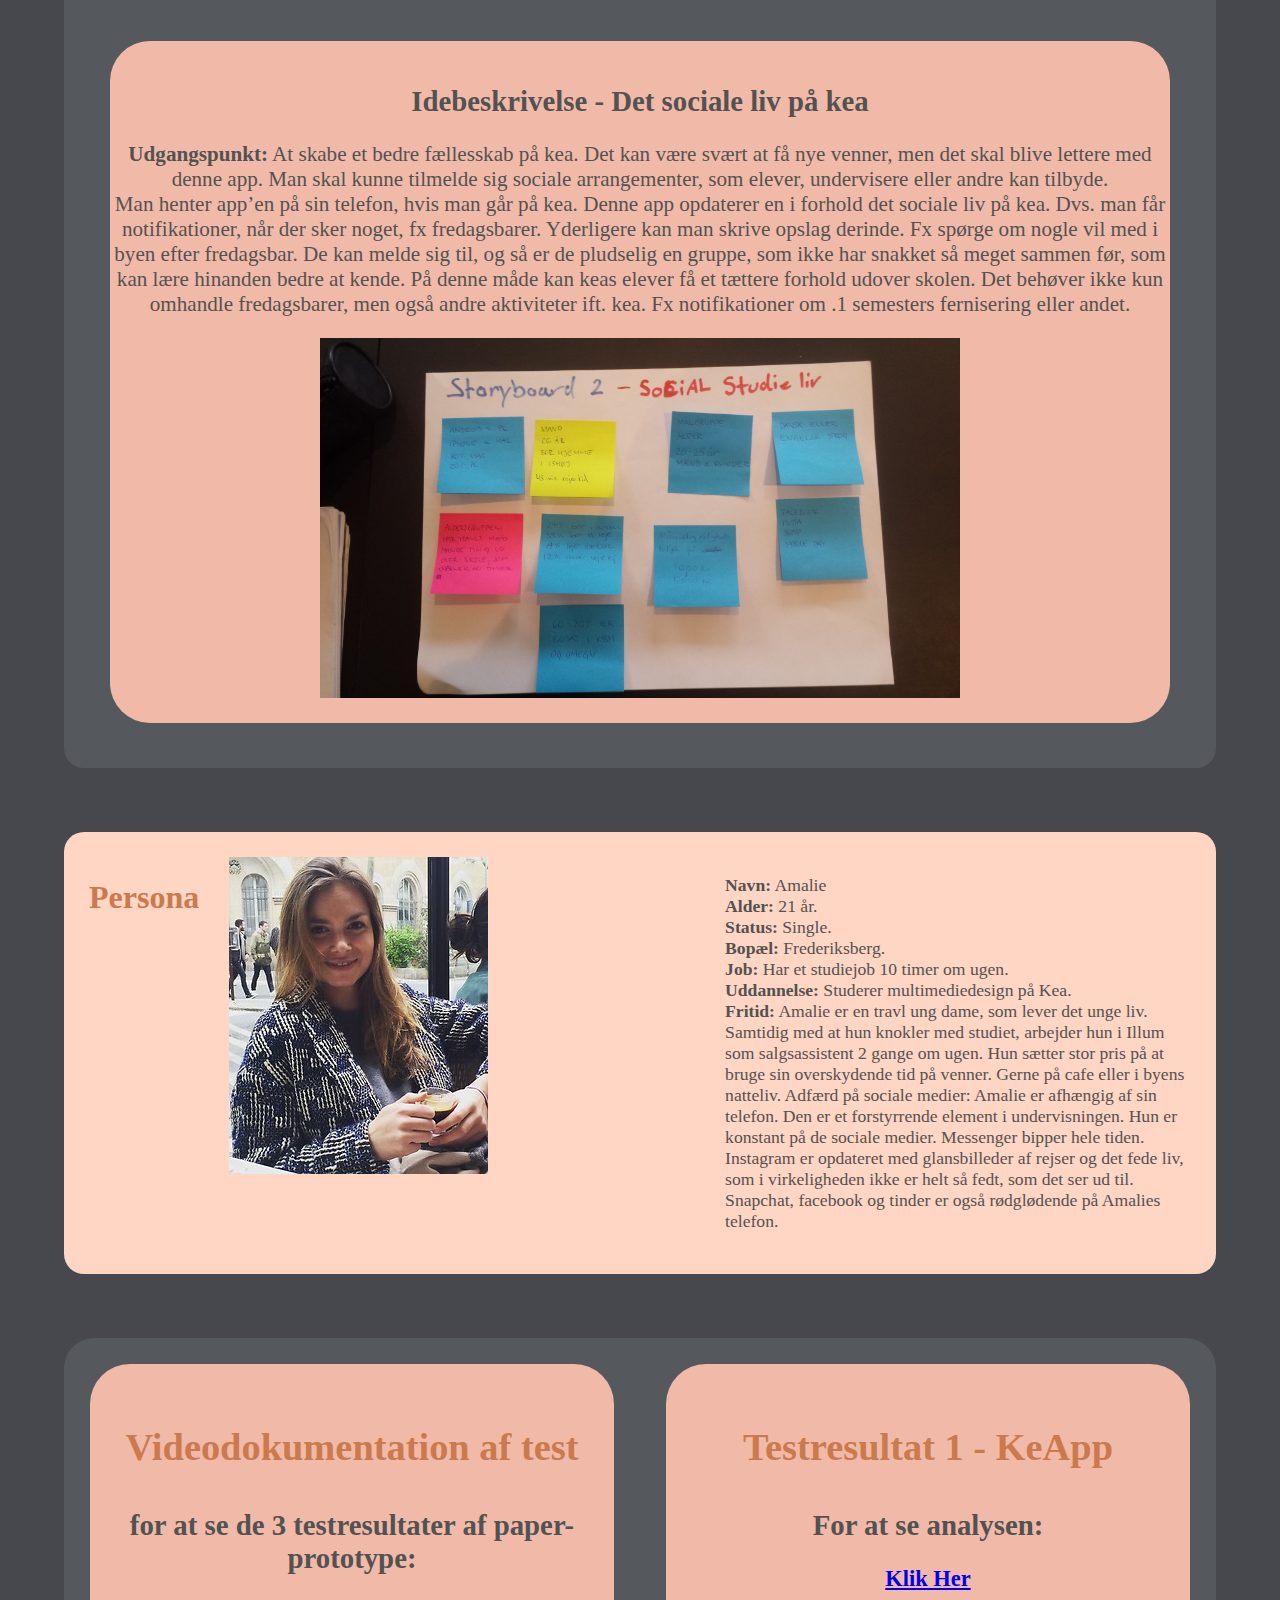
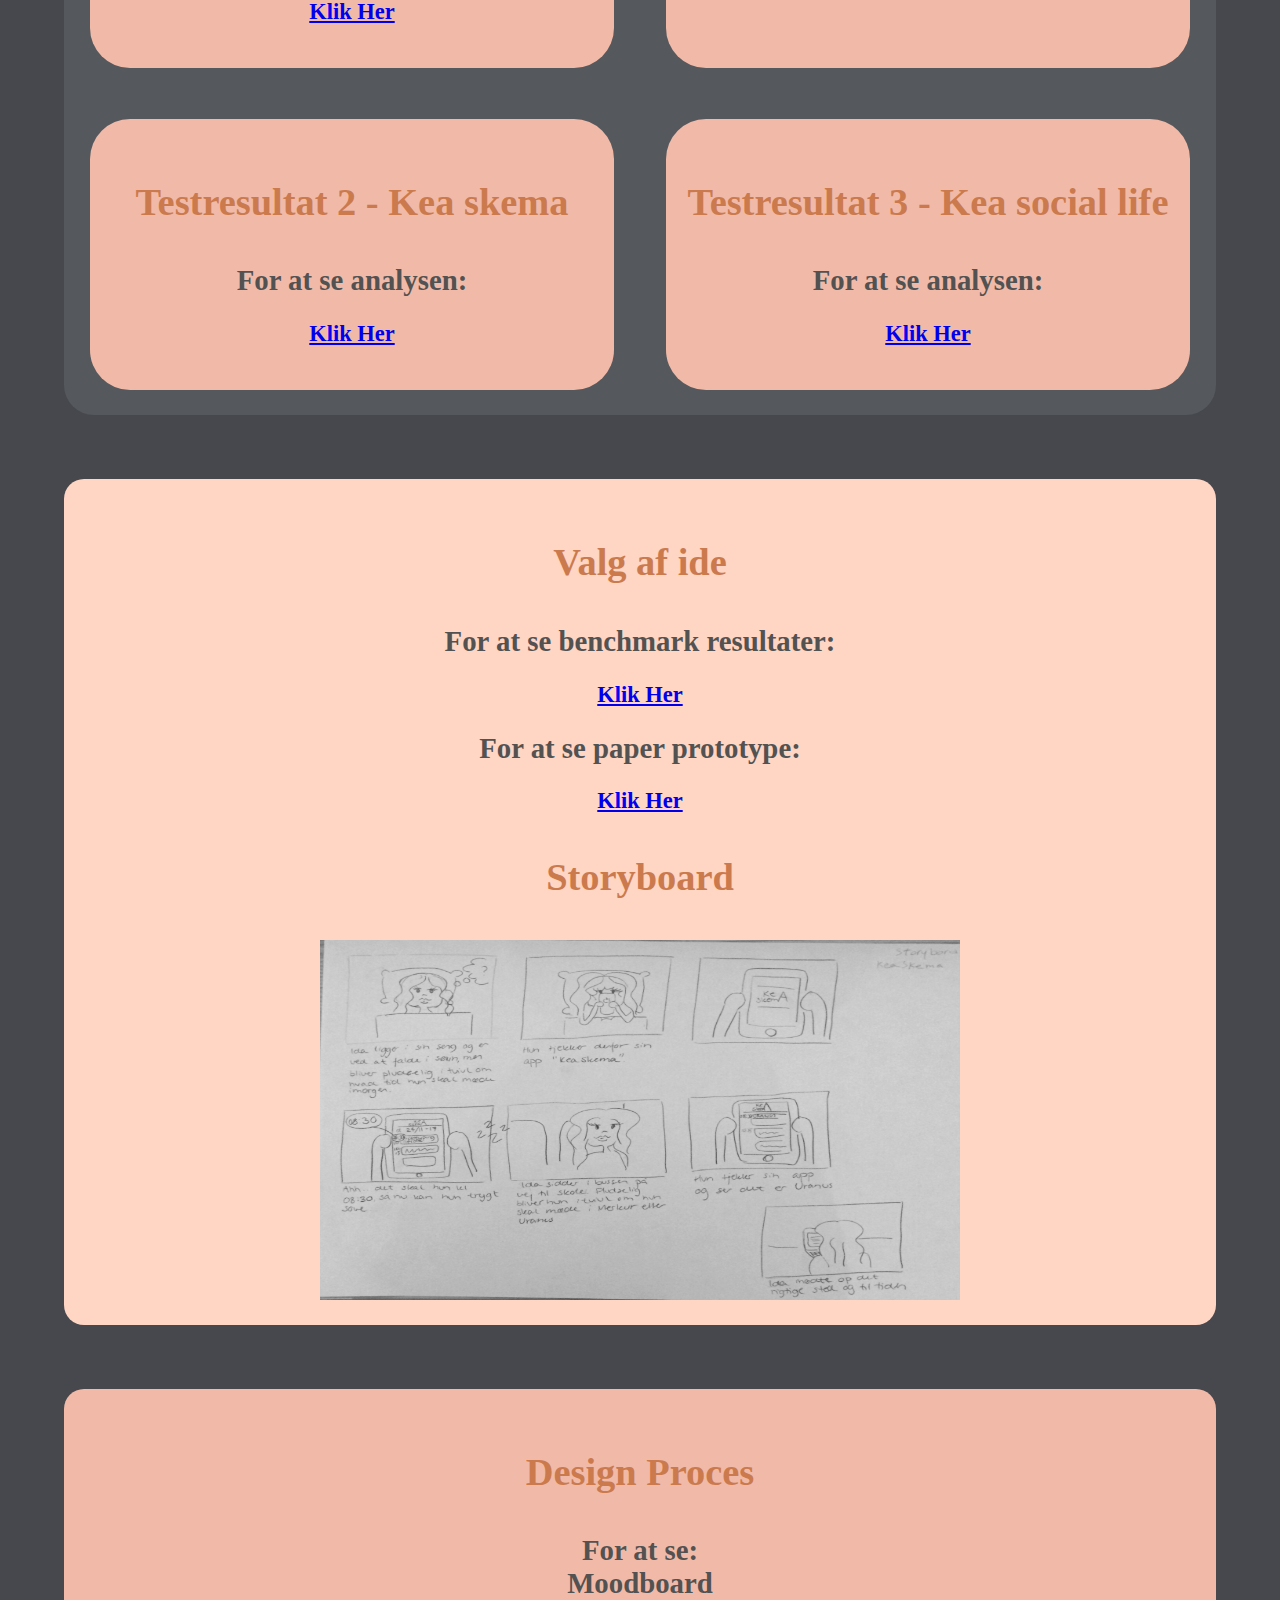
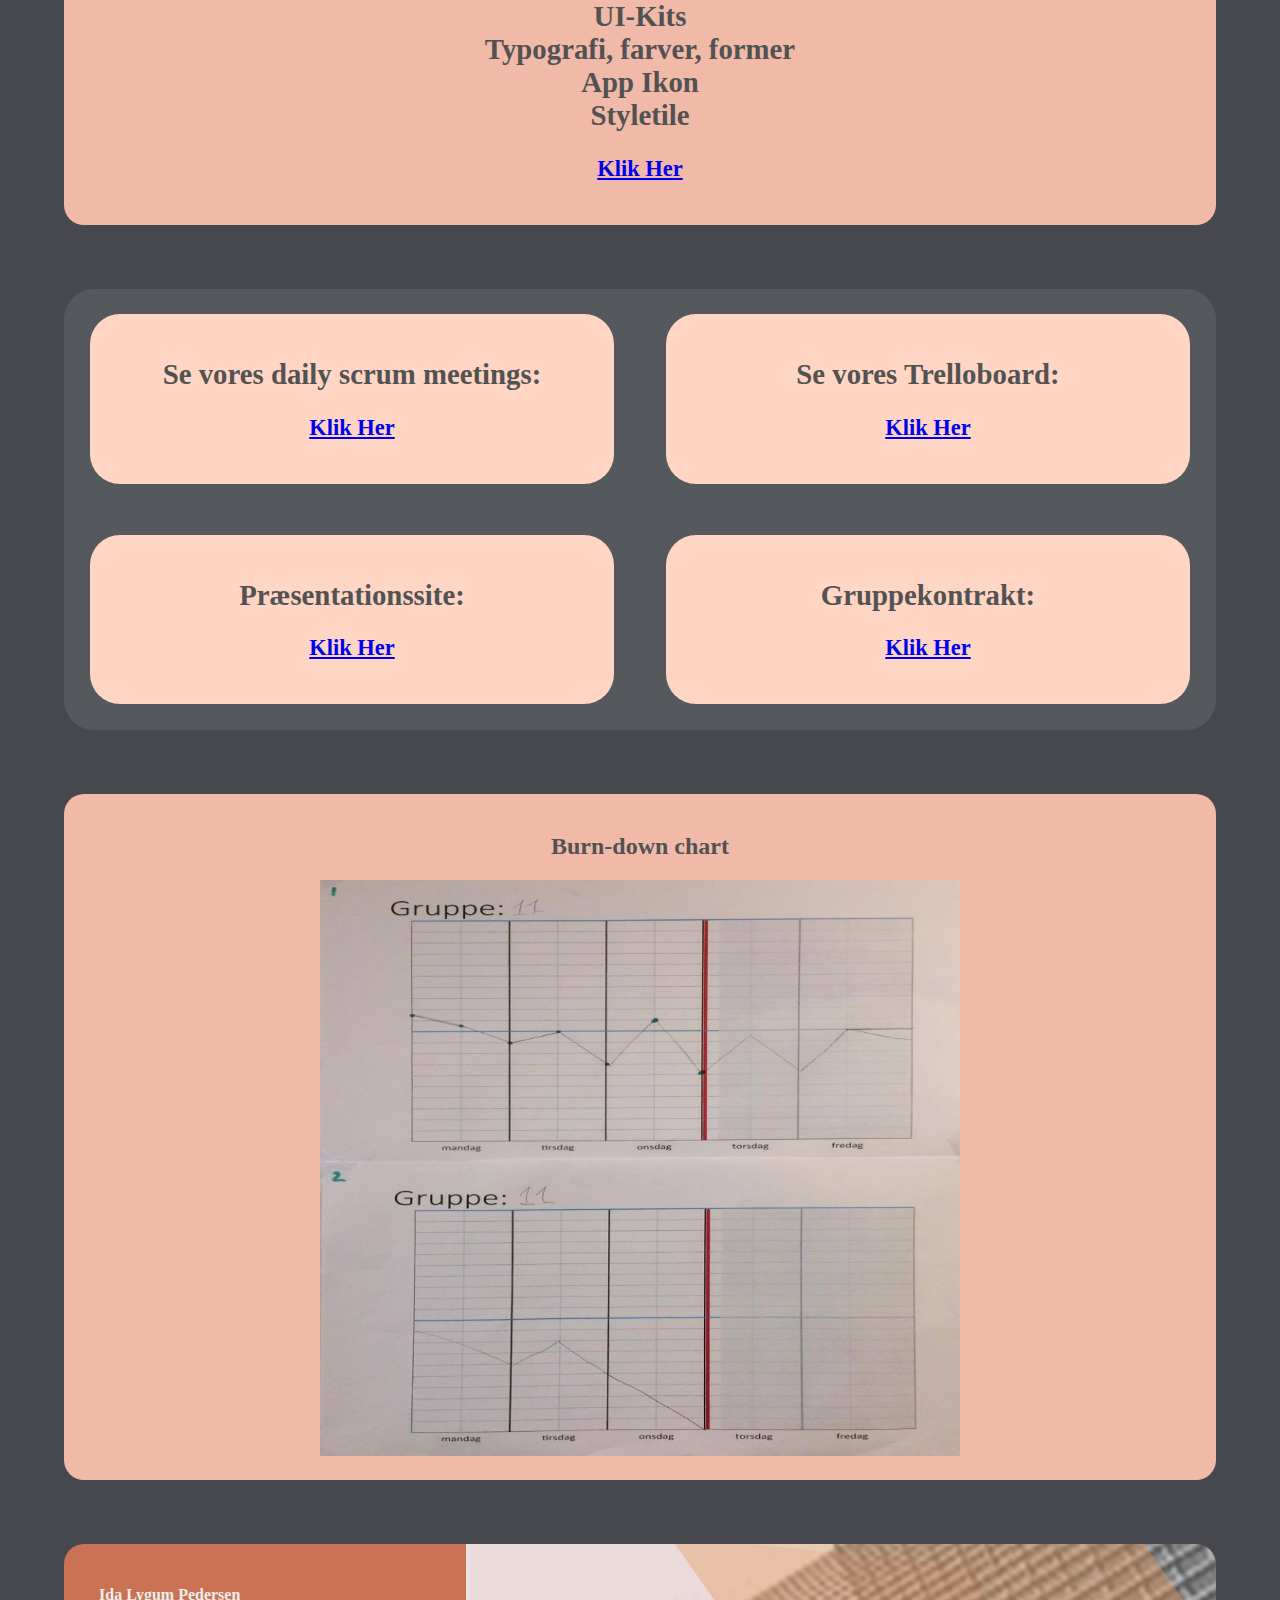
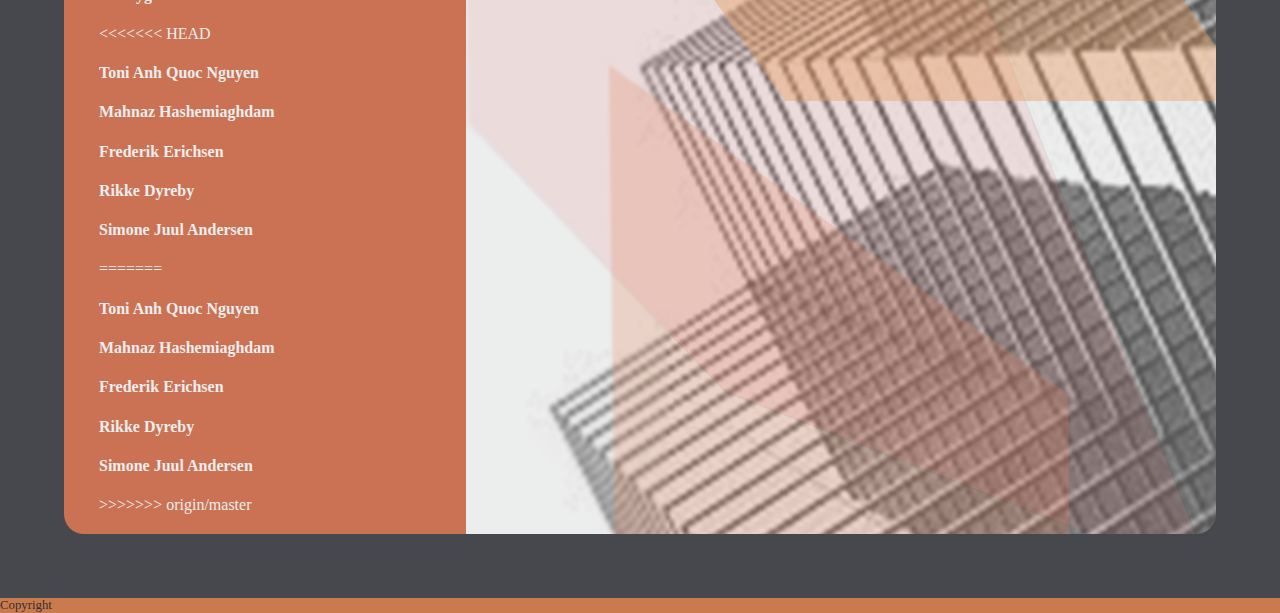
==== commit 8332b3b5: "Links & menu changed - dokumentationssite" ====
--- a/index_dokumentationssite.html
+++ b/index_dokumentationssite.html
@@ -28,35 +28,38 @@
                 <a href="#experience_map">
                     <li>Experience Map</li>
                 </a>
+                <a href="#experience_map">
+                    <li>KeApp - Test 1</li>
+                </a>
+                <a href="#experience_map">
+                    <li>Kea Skema - Test 2</li>
+                </a>
+                <a href="#experience_map">
+                    <li>Kea Social Life - Test 3</li>
+                </a>
                 <a href="#persona">
                     <li>Persona</li>
                 </a>
-                <a href="#keapp_test_1">
-                    <li>KeApp - Test 1</li>
-                </a>
-                <a href="#kea_skema_test_2">
-                    <li>Kea Skema - Test 2</li>
-                </a>
-                <a href="#kea_social_life_test_3">
-                    <li>Kea Social Life - Test 3</li>
-                </a>
-                <a href="#finalide">
+                <a href="#valgide">
                     <li>Valg af Ide</li>
                 </a>
-                <a href="sectionwrapper_links">
-                    <li>Dailyscrum</li>
-                </a>
-                <a href="#sectionwrapper_links">
+                <a href="#styltile">
+                    <li>Design Proces</li>
+                </a>
+                <a href="#sectionwrapper_links">
+                    <li>Daily scrum</li>
+                </a>
+                <a href="#sectionwrapper_links">
+                    <li>Trelloboard</li>
+                </a>
+                <a href="#sectionwrapper_links">
+                    <li>Præsentationssite</li>
+                </a>
+                <a href="#sectionwrapper_links">
+                    <li>Gruppekontrakt</li>
+                </a>
+                <a href="#burndownchart">
                     <li>Burndownchart</li>
-                </a>
-                <a href="#sectionwrapper_links">
-                    <li>Trelloboard</li>
-                </a>
-                <a href="#sectionwrapper_links">
-                    <li>Præsentationssite</li>
-                </a>
-                <a href="#sectionwrapper_links">
-                    <li>Gruppekontrakt</li>
                 </a>
             </ul>
         </div>
@@ -70,9 +73,9 @@
     <!-- TITLE SLUT -->
 
     <div id="experience_map">
-        <h1>Experience Map</h1>
+
         <div class="column1">
-            <img src="img/Ep-chart2.jpg">
+            <h1>Experience Map</h1>
             <h2>Idebeskrivelse - Vejledningskø</h2>
 
             <p><b>Problem:</b> vejledningskøen er for lang og for individuel - ofte når man ikke at få hjælp
@@ -88,18 +91,20 @@
 
                 <br>Man henter app’en på sin telefon, hvis man går på kea. Denne app giver et overblik over hverdages plan, og man kan forberede sig til næste dag undervisning, samt hvis man har bruge for at hurtig kigge, hvad vi skal have i næste timer. I appen står en månedlig kalender, hvor man klikker på dagen, og ser hvad er dagens planet. Appen kan linke til gruppe list og aflevering information.
             </p>
-            <img src="img/Ep-chart3.jpg">
+            <img src="img/Ep-chart2.jpg">
         </div>
         <div class="column3">
             <h2>Idebeskrivelse - Det sociale liv på kea
             </h2>
             <p><b>Udgangspunkt:</b> At skabe et bedre fællesskab på kea. Det kan være svært at få nye venner, men det skal blive lettere med denne app. Man skal kunne tilmelde sig sociale arrangementer, som elever, undervisere eller andre kan tilbyde.
                 <br> Man henter app’en på sin telefon, hvis man går på kea. Denne app opdaterer en i forhold det sociale liv på kea. Dvs. man får notifikationer, når der sker noget, fx fredagsbarer. Yderligere kan man skrive opslag derinde. Fx spørge om nogle vil med i byen efter fredagsbar. De kan melde sig til, og så er de pludselig en gruppe, som ikke har snakket så meget sammen før, som kan lære hinanden bedre at kende. På denne måde kan keas elever få et tættere forhold udover skolen. Det behøver ikke kun omhandle fredagsbarer, men også andre aktiviteter ift. kea. Fx notifikationer om .1 semesters fernisering eller andet. </p>
+            <img src="img/Ep-chart3.jpg">
 
         </div>
     </div>
     <div id="persona">
         <div class="sectionwrapper">
+
             <h1>Persona</h1>
             <div class="column"><img src="img/Persona.jpg">
             </div>
@@ -156,8 +161,7 @@
 
         <h2><b>For at se paper prototype:</b>
         </h2>
-        <p>(video hedder kea skema test2 - 5:01min)</p>
-        <h3><a href="https://docs.google.com/document/d/1UT2WmzexWJ2wF93jkIOeQGb9fl2h6OYdNC4BKbWiIUI/edit" target="_blank">Klik Her</a></h3>
+        <h3><a href="https://youtu.be/yqsqGUzTc5M?list=PLAEZffhQsnCkDFLz2STC5Ib9T784y-E2t" target="_blank">Klik Her</a></h3>
         <div class="Storyboard">
             <h1>Storyboard</h1>
             <img src="img/keaskema/kea_skema_storyboard%20-%20final.jpg"> </div>
@@ -174,18 +178,18 @@
             <br>App Ikon
             <br>Styletile
         </h2>
-        <h3><a href="https://drive.google.com/drive/folders/1ZzvkoixCAyC49_MJZBiL6ZSE9FyPN4v2?ths=true" target="_blank">Klik Her</a></h3>
-
-    </div>
-
-
+        <h3><a href="http://frederikerichsen.dk/Kea/04_ux/04_01_06_Dokumentationsdelen/styletile/Gruppe_11_ideudvikling_og_styletile.pdf" target="_blank">Klik Her</a></h3>
+    </div>
 
     <!-- LINKS START -->
     <div id="sectionwrapper_links">
+
+
         <div class="daily_scrum">
             <h2>Se vores daily scrum meetings:</h2>
-            <h3><a href="https://www.youtube.com/playlist?list=PL4zIEw1FWk8YYhV9RbAuBz5jlsfM1pXOr" target="123">Klik Her</a></h3>
-        </div>
+            <h3><a href="hthttps://www.youtube.com/playlist?list=PL4zIEw1FWk8YYhV9RbAuBz5jlsfM1pXOr" target="_blank">Klik Her</a></h3>
+        </div>
+
 
         <div class="trello">
             <h2>Se vores Trelloboard:</h2>
@@ -193,7 +197,7 @@
         </div>
         <div class="praesentations_site">
             <h2>Præsentationssite:</h2>
-            <h3><a href="index_presentationssite.html" target="_blank">Klik Her</a></h3>
+            <h3><a href="index.html" target="_blank">Klik Her</a></h3>
         </div>
         <div class="gruppekontrakt">
             <h2>Gruppekontrakt:</h2>
@@ -215,11 +219,19 @@
     <div id="sectionwrapper_medlem">
         <div class="gruppenavne">
             <h4>Ida Lygum Pedersen</h4>
+<<<<<<< HEAD
+            <h4>Toni Anh Quoc Nguyen</h4>
+            <h4>Mahnaz Hashemiaghdam</h4>
+            <h4>Frederik Erichsen</h4>
+            <h4>Rikke Dyreby</h4>
+            <h4>Simone Juul Andersen</h4>
+=======
                 <h4>Toni Anh Quoc Nguyen</h4>
                 <h4>Mahnaz Hashemiaghdam</h4>
                 <h4>Frederik Erichsen</h4>
                 <h4>Rikke Dyreby</h4>
                 <h4>Simone Juul Andersen</h4>
+>>>>>>> origin/master
         </div>
 
     </div>
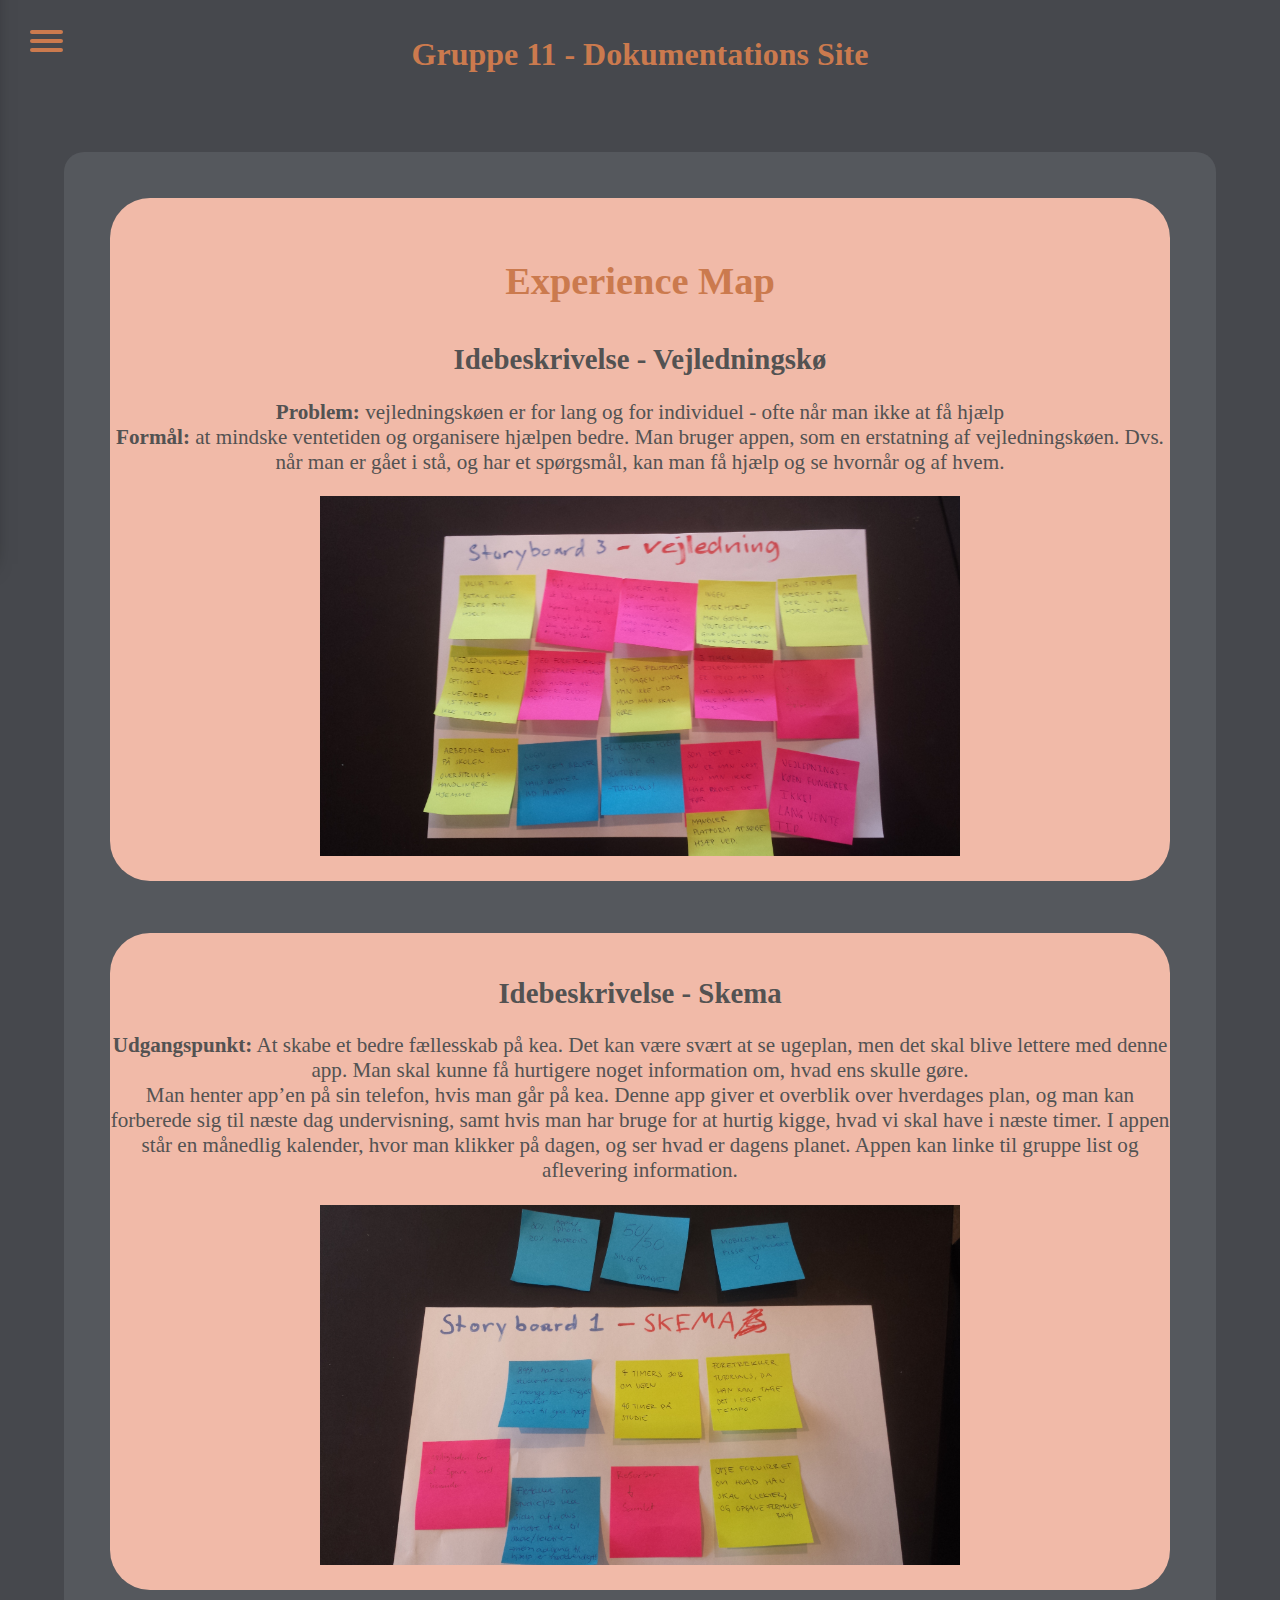
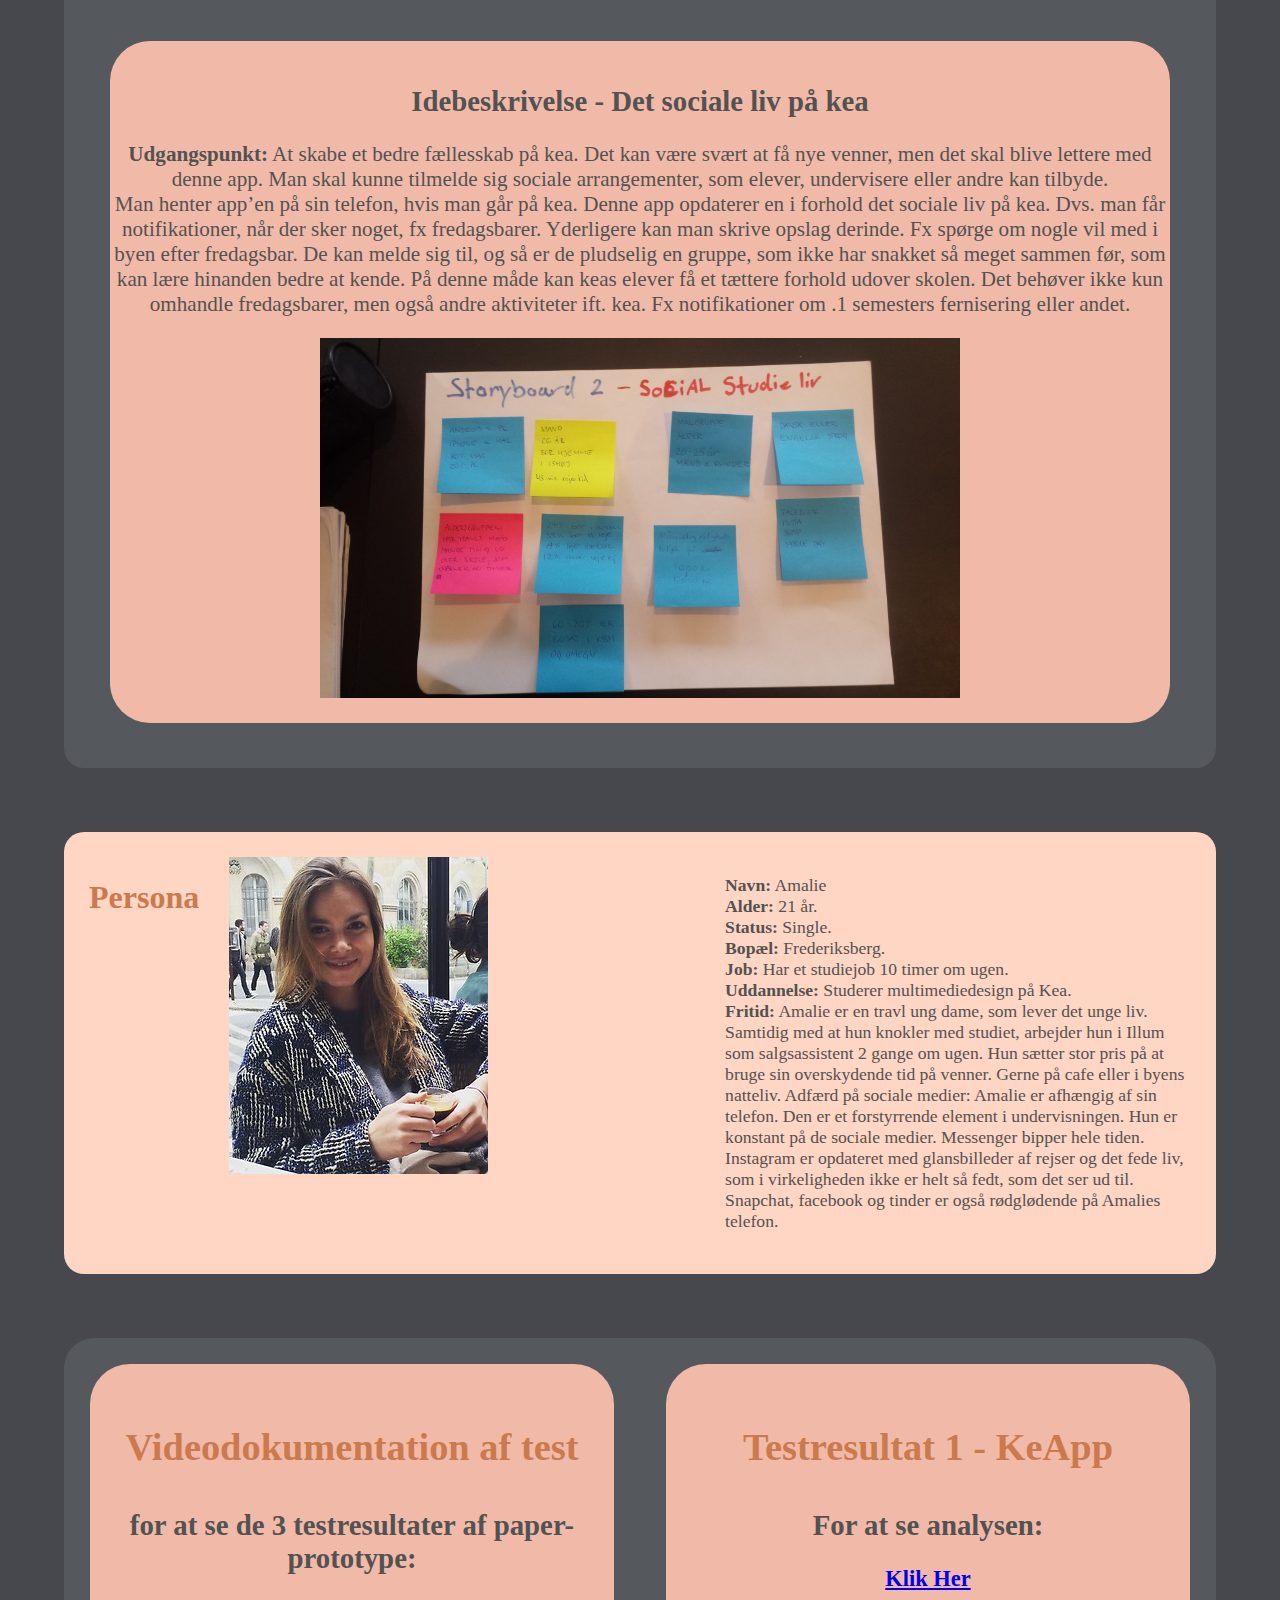
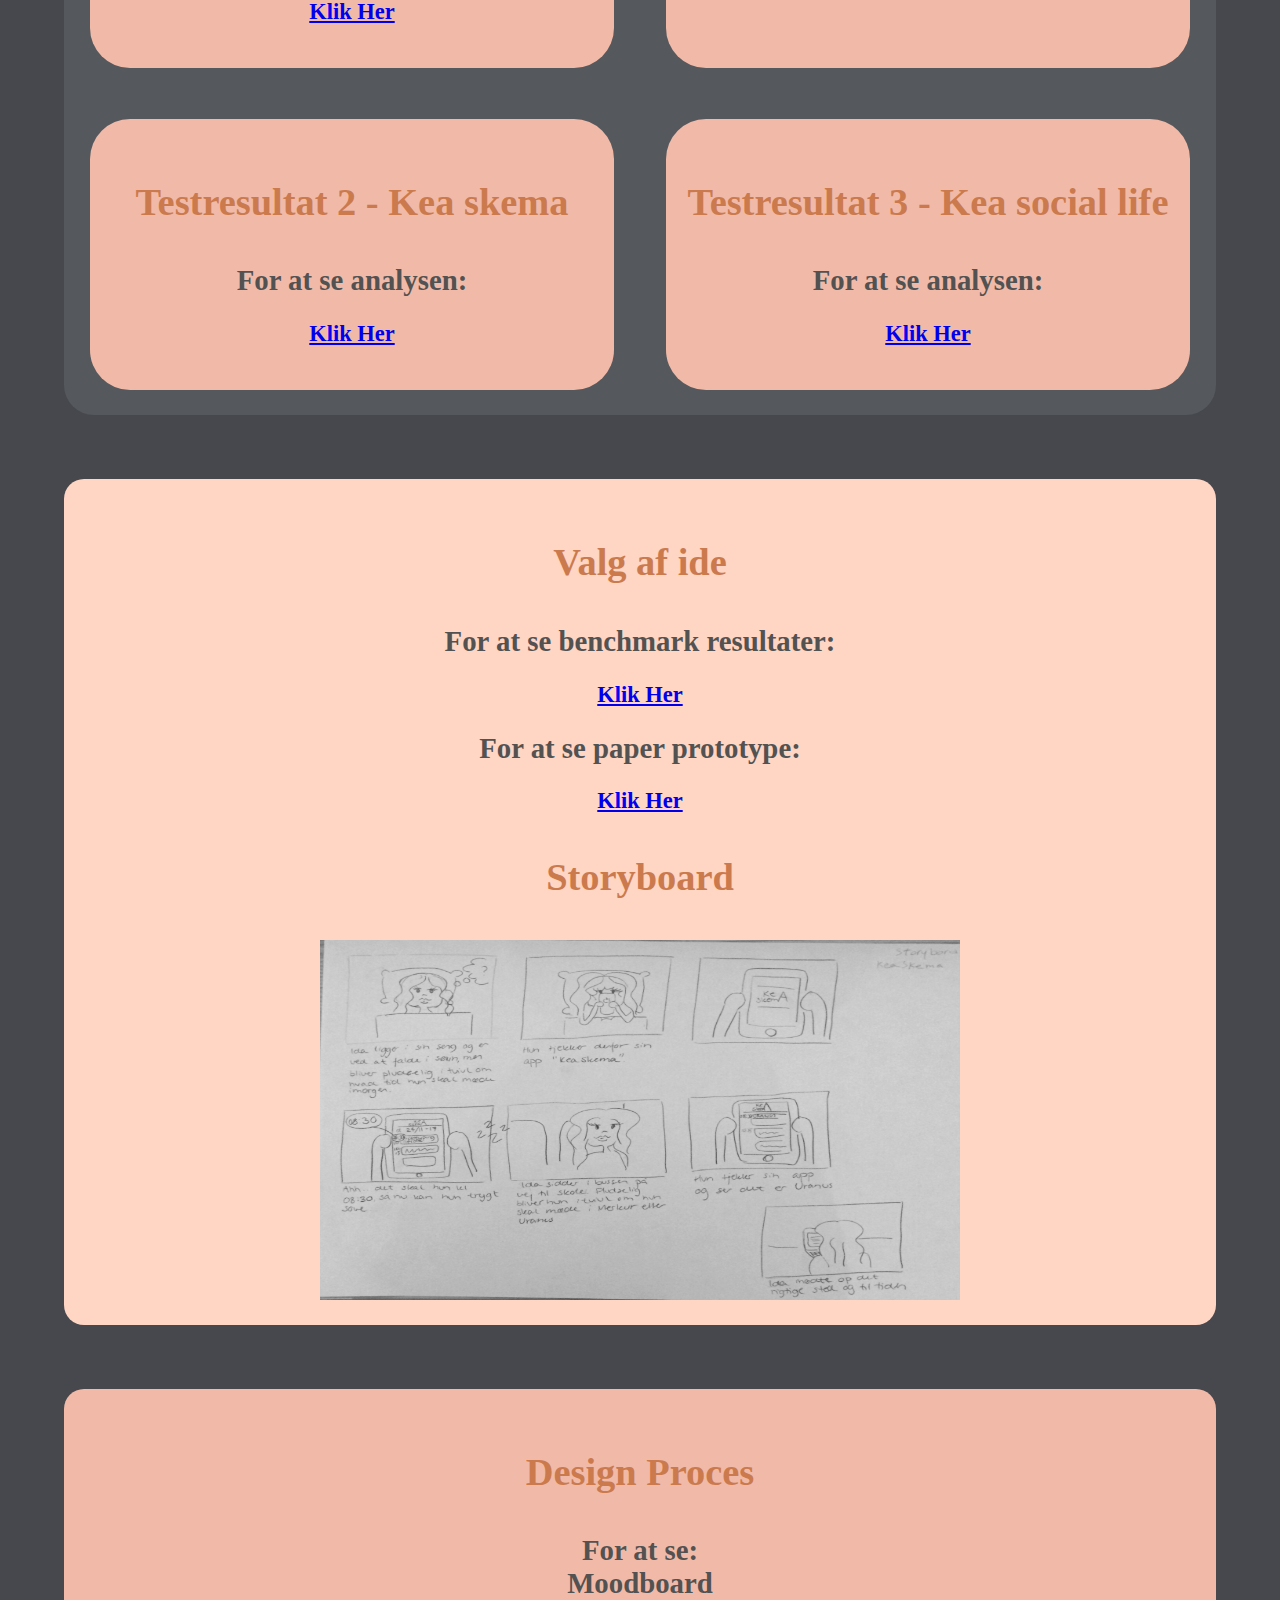
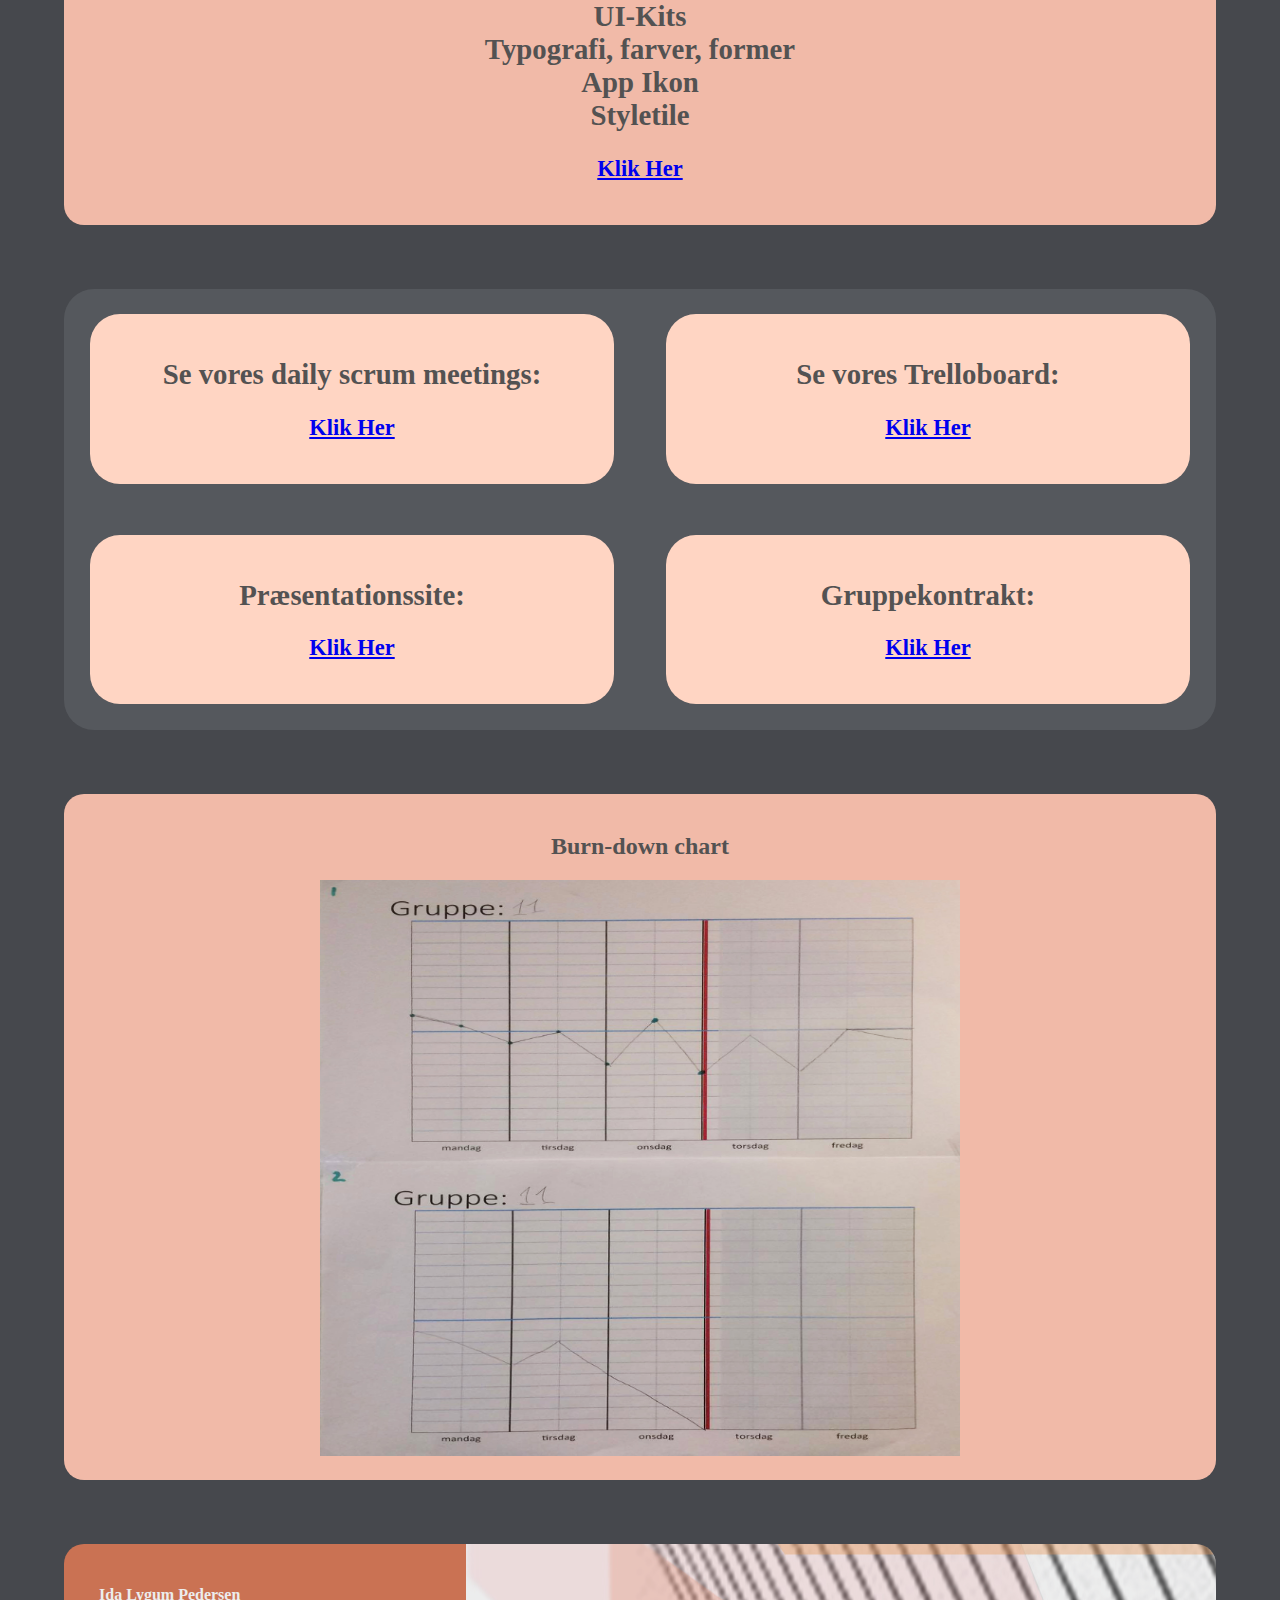
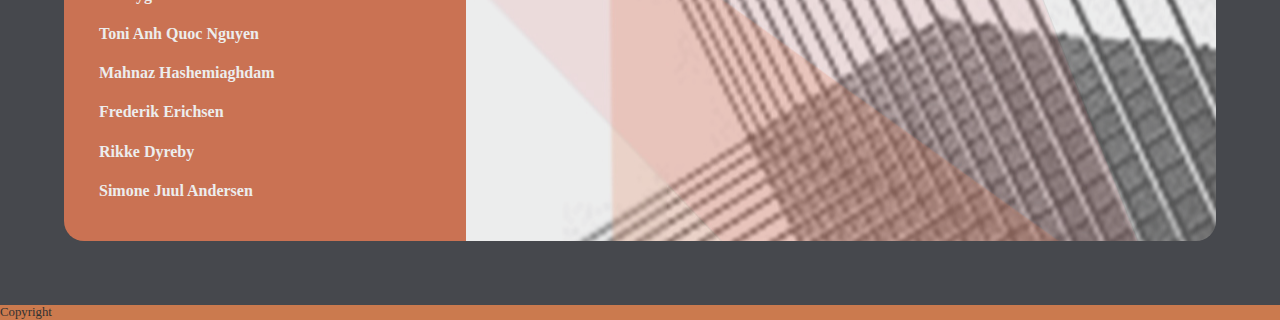
==== commit feb53c40: "Navne tilføjet" ====
--- a/index_dokumentationssite.html
+++ b/index_dokumentationssite.html
@@ -219,19 +219,11 @@
     <div id="sectionwrapper_medlem">
         <div class="gruppenavne">
             <h4>Ida Lygum Pedersen</h4>
-<<<<<<< HEAD
             <h4>Toni Anh Quoc Nguyen</h4>
             <h4>Mahnaz Hashemiaghdam</h4>
             <h4>Frederik Erichsen</h4>
             <h4>Rikke Dyreby</h4>
             <h4>Simone Juul Andersen</h4>
-=======
-                <h4>Toni Anh Quoc Nguyen</h4>
-                <h4>Mahnaz Hashemiaghdam</h4>
-                <h4>Frederik Erichsen</h4>
-                <h4>Rikke Dyreby</h4>
-                <h4>Simone Juul Andersen</h4>
->>>>>>> origin/master
         </div>
 
     </div>
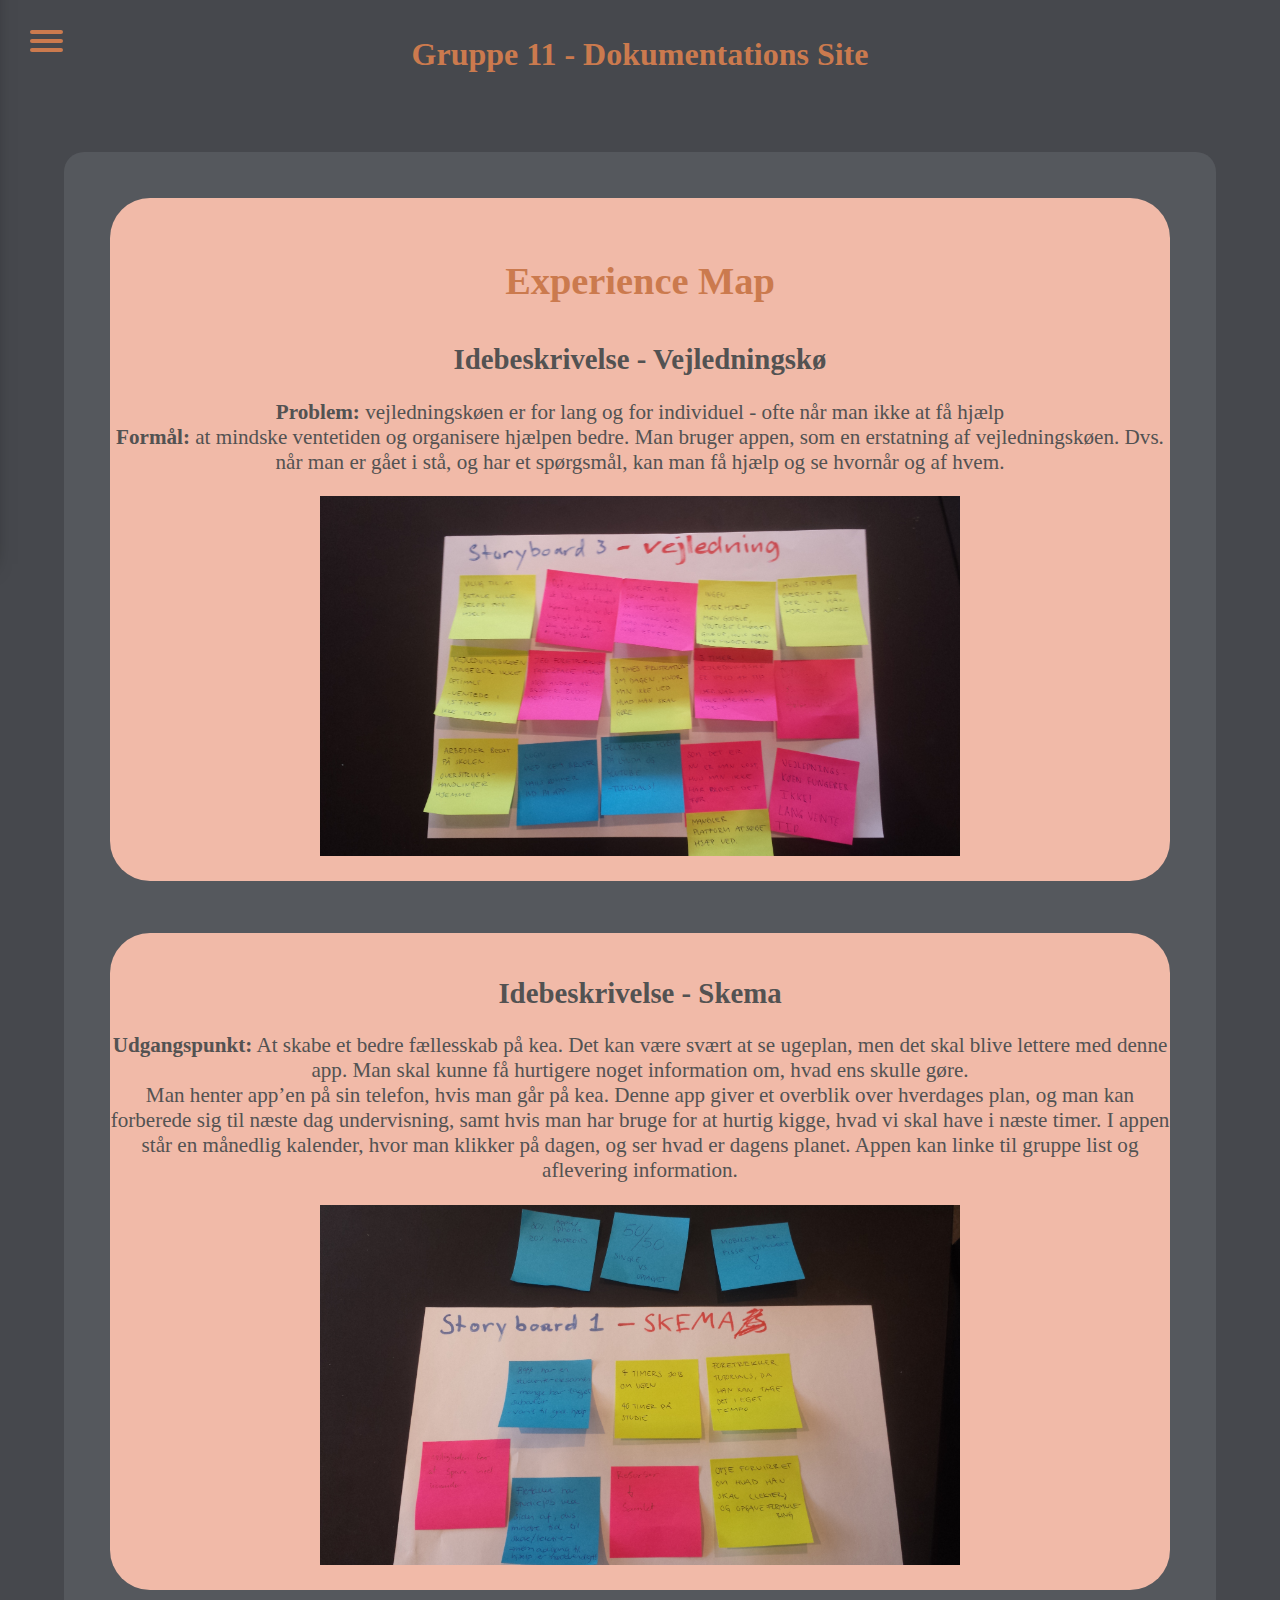
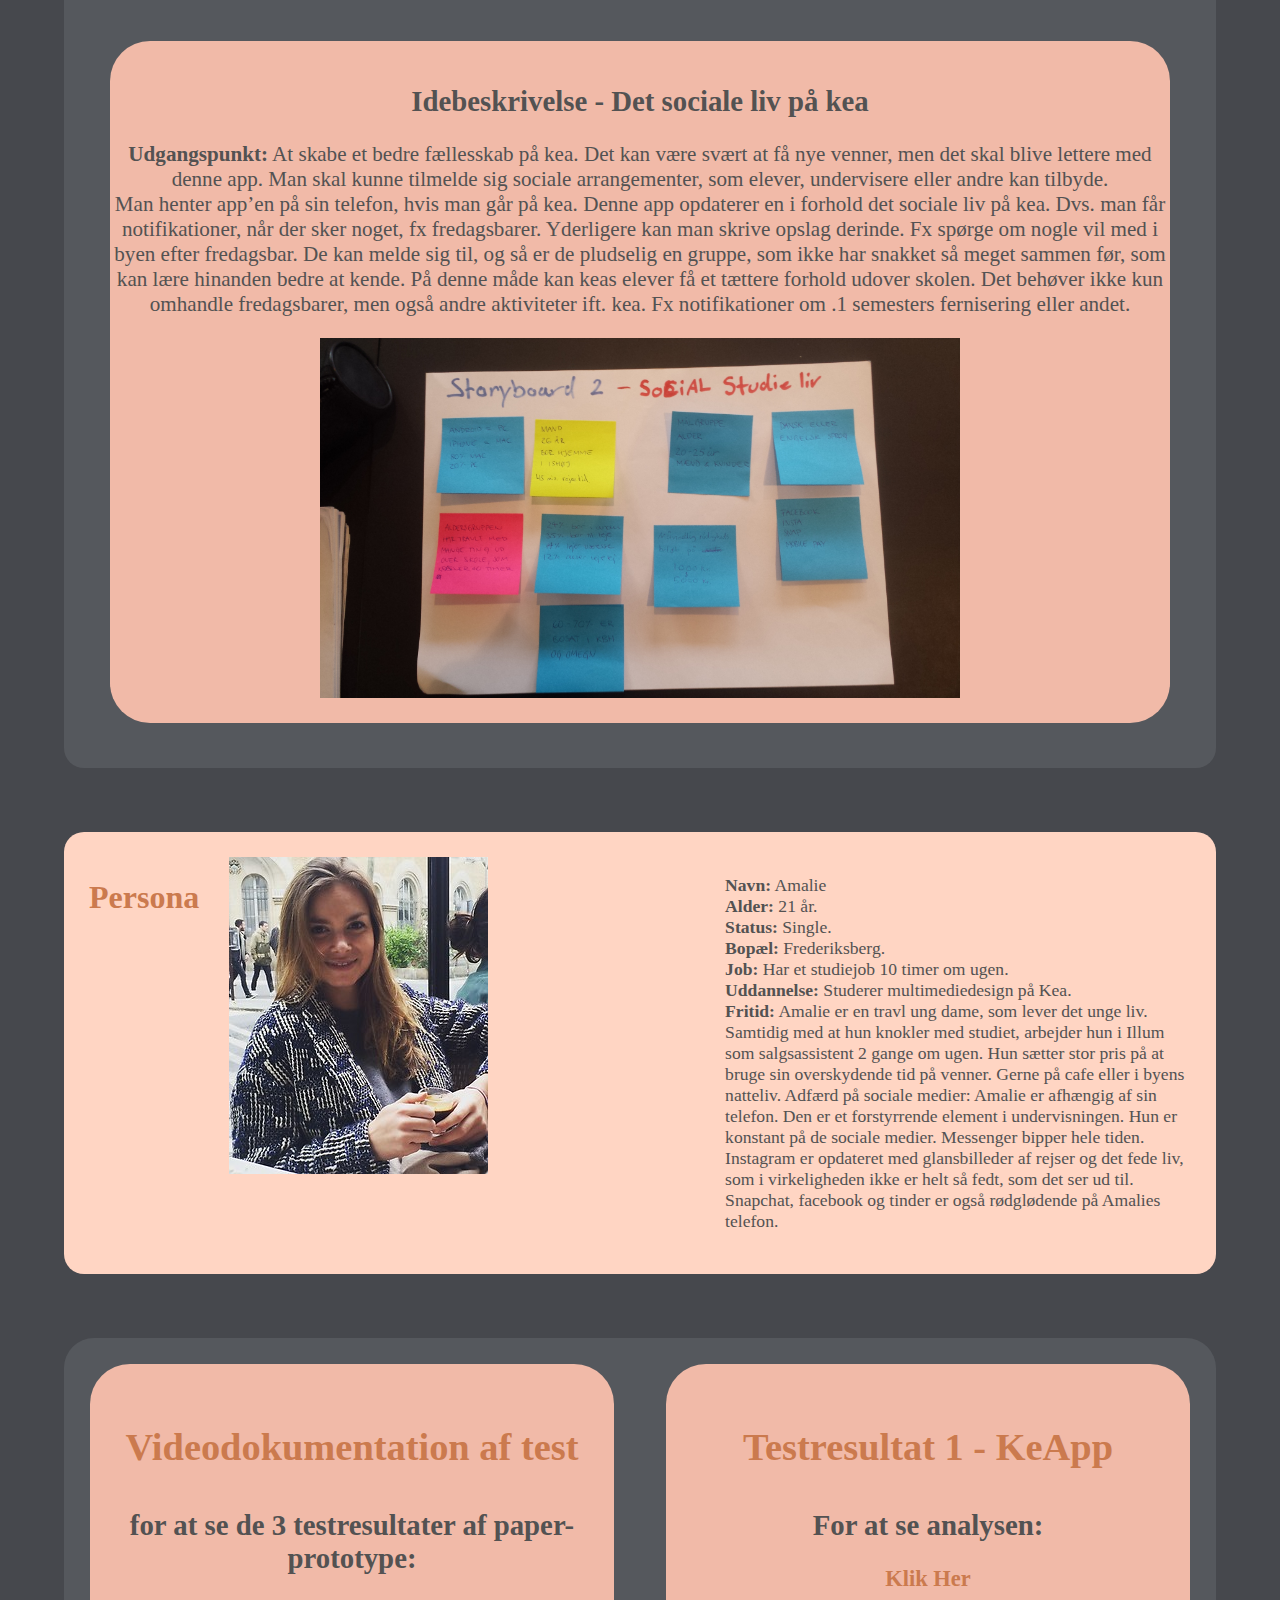
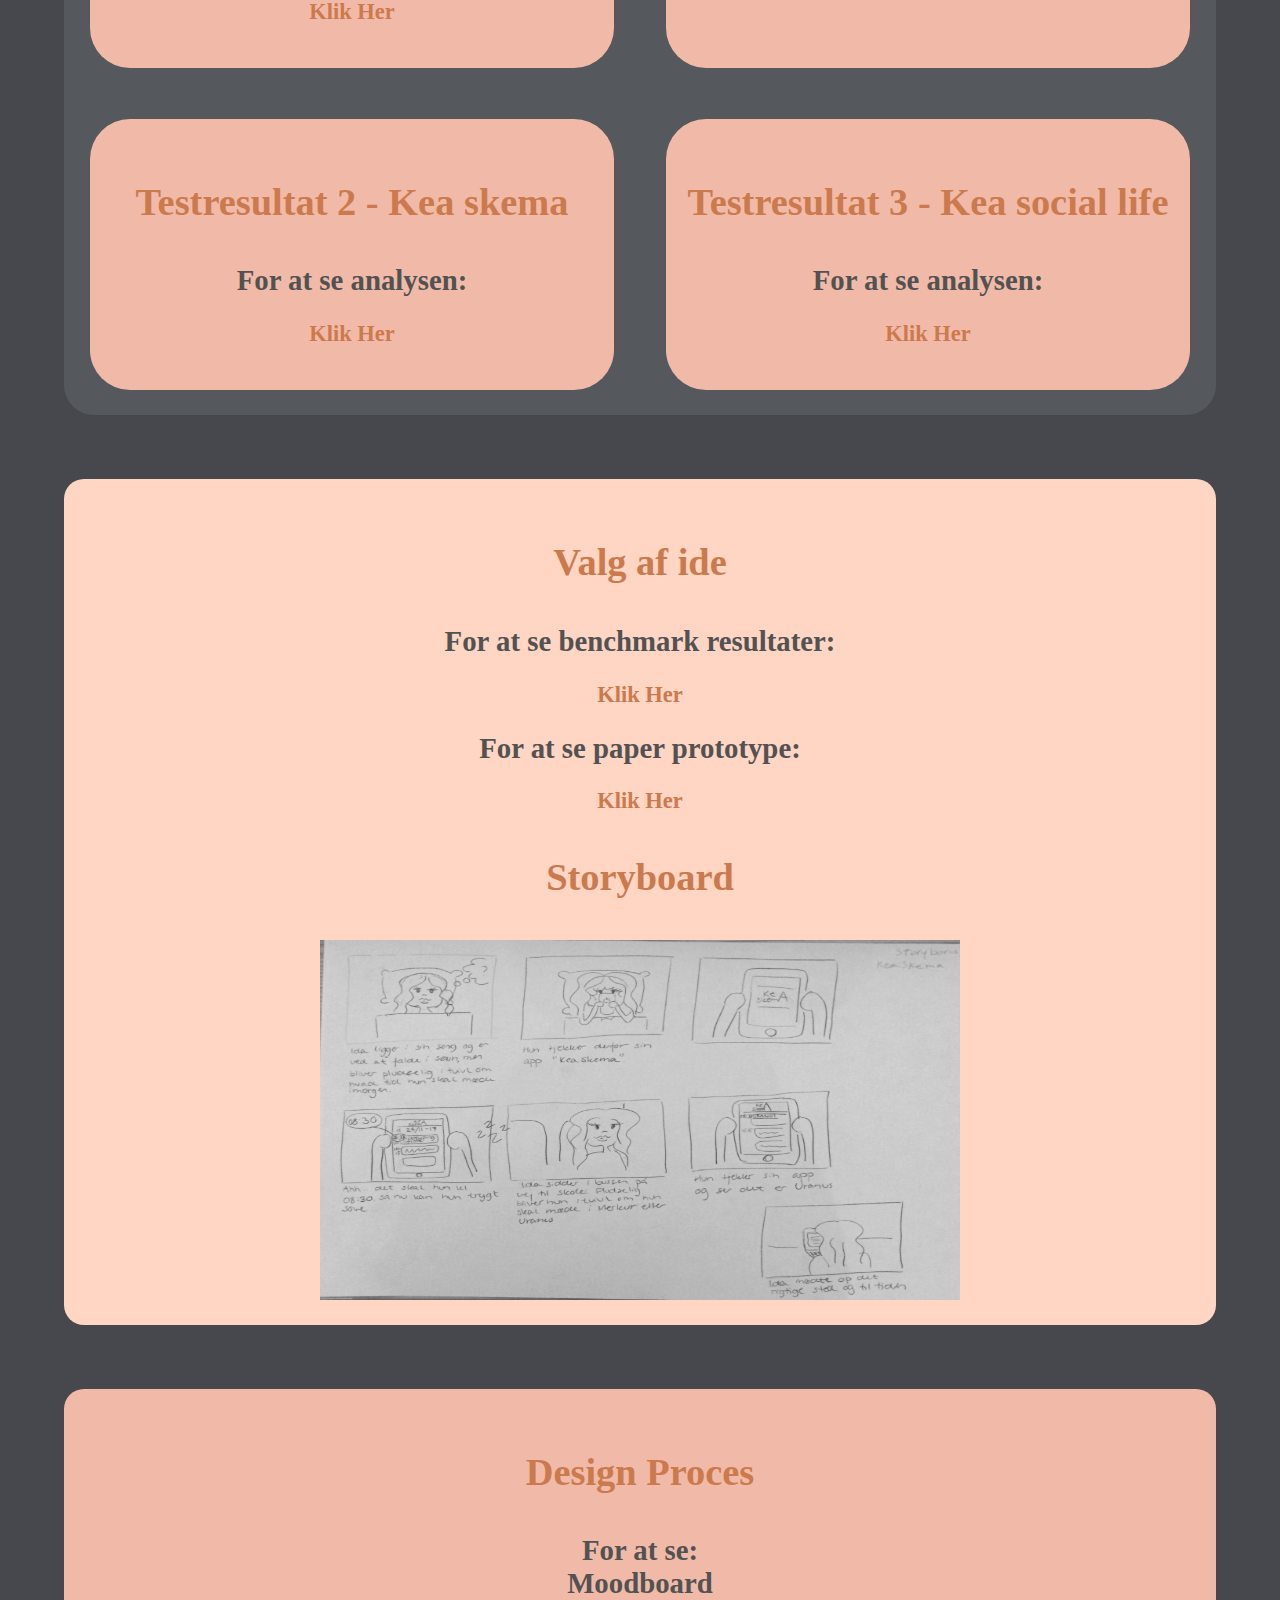
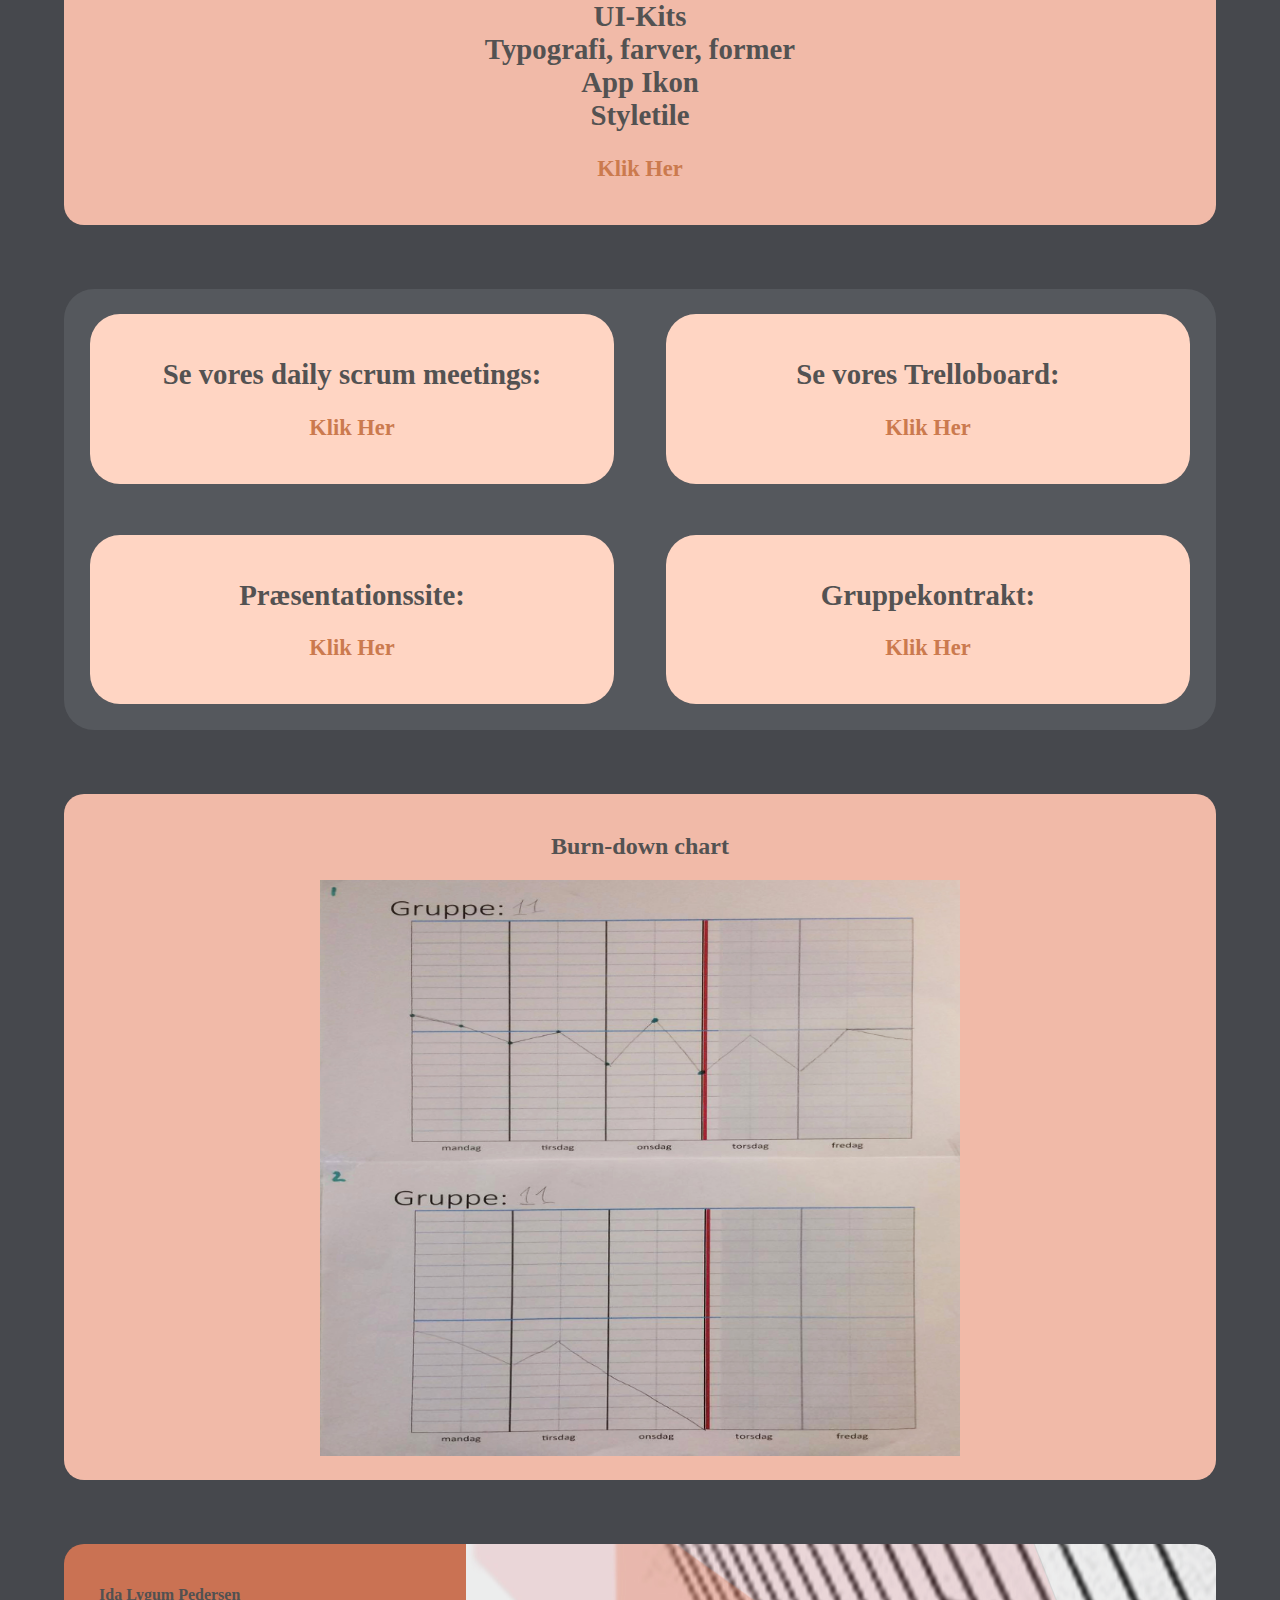
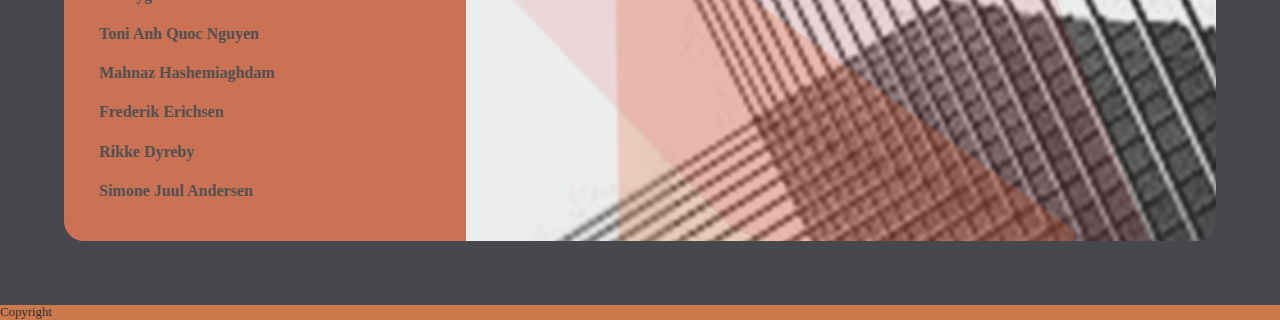
==== commit 5d7c5e7c: "Menu works" ====
--- a/index_dokumentationssite.html
+++ b/index_dokumentationssite.html
@@ -178,7 +178,7 @@
             <br>App Ikon
             <br>Styletile
         </h2>
-        <h3><a href="http://frederikerichsen.dk/Kea/04_ux/04_01_06_Dokumentationsdelen/styletile/Gruppe_11_ideudvikling_og_styletile.pdf" target="_blank">Klik Her</a></h3>
+        <h3><a href="http://frederikerichsen.dk/Kea/04_ux/04_01_06_Dokumentationsdelen/PDF/Gruppe_11_ideudvikling_og_styletile.pdf" target="_blank">Klik Her</a></h3>
     </div>
 
     <!-- LINKS START -->
@@ -187,7 +187,7 @@
 
         <div class="daily_scrum">
             <h2>Se vores daily scrum meetings:</h2>
-            <h3><a href="hthttps://www.youtube.com/playlist?list=PL4zIEw1FWk8YYhV9RbAuBz5jlsfM1pXOr" target="_blank">Klik Her</a></h3>
+            <h3><a href="https://www.youtube.com/playlist?list=PL4zIEw1FWk8YYhV9RbAuBz5jlsfM1pXOr" target="_blank">Klik Her</a></h3>
         </div>
 
 
--- a/stylesheet.css
+++ b/stylesheet.css
@@ -20,6 +20,10 @@
 h3 {
     color: #cb7a4e;
     cursor: pointer;
+}
+
+h4 {
+    color: #535252;
 }
 
 p {
@@ -37,7 +41,6 @@
 
 /*--------------GENERAL SETTINGS SLUT---------------*/
 
-*/
 /*--------------DROPDOWN MENU START---------------*/
 
 a {
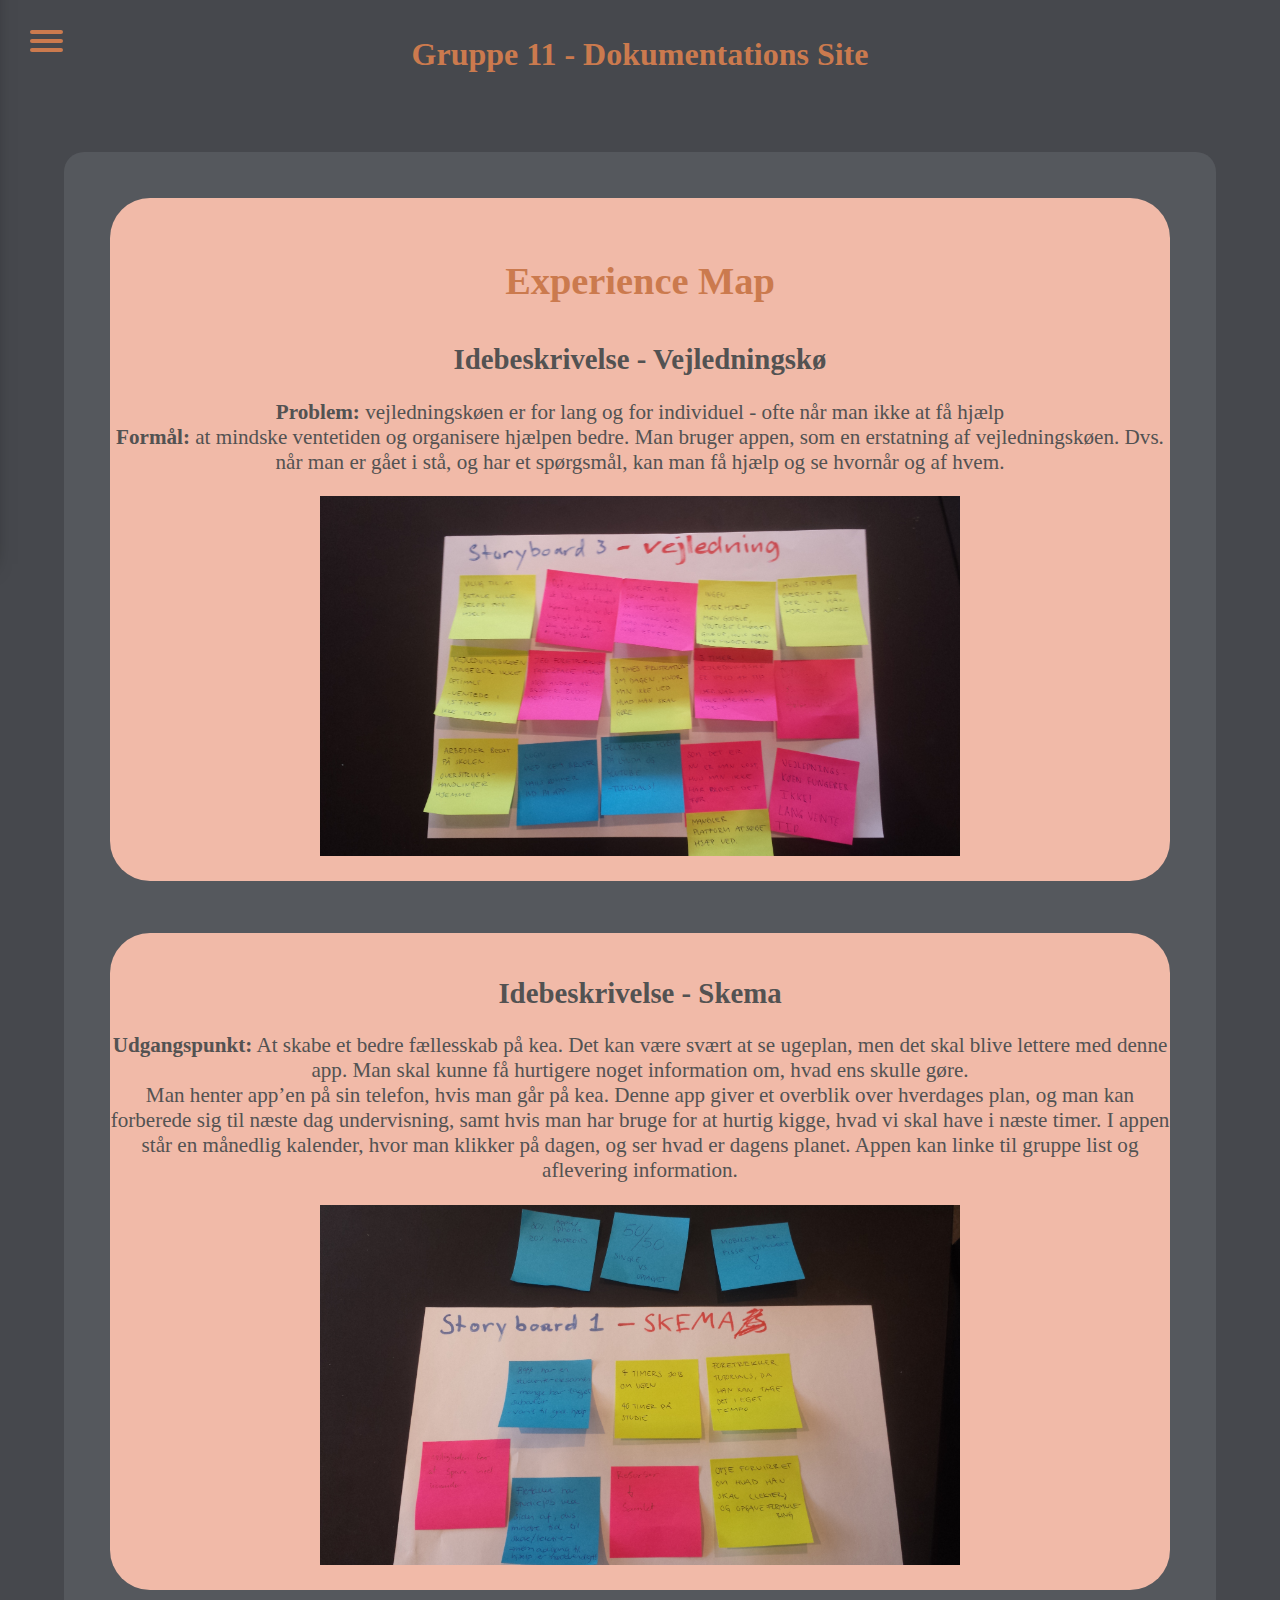
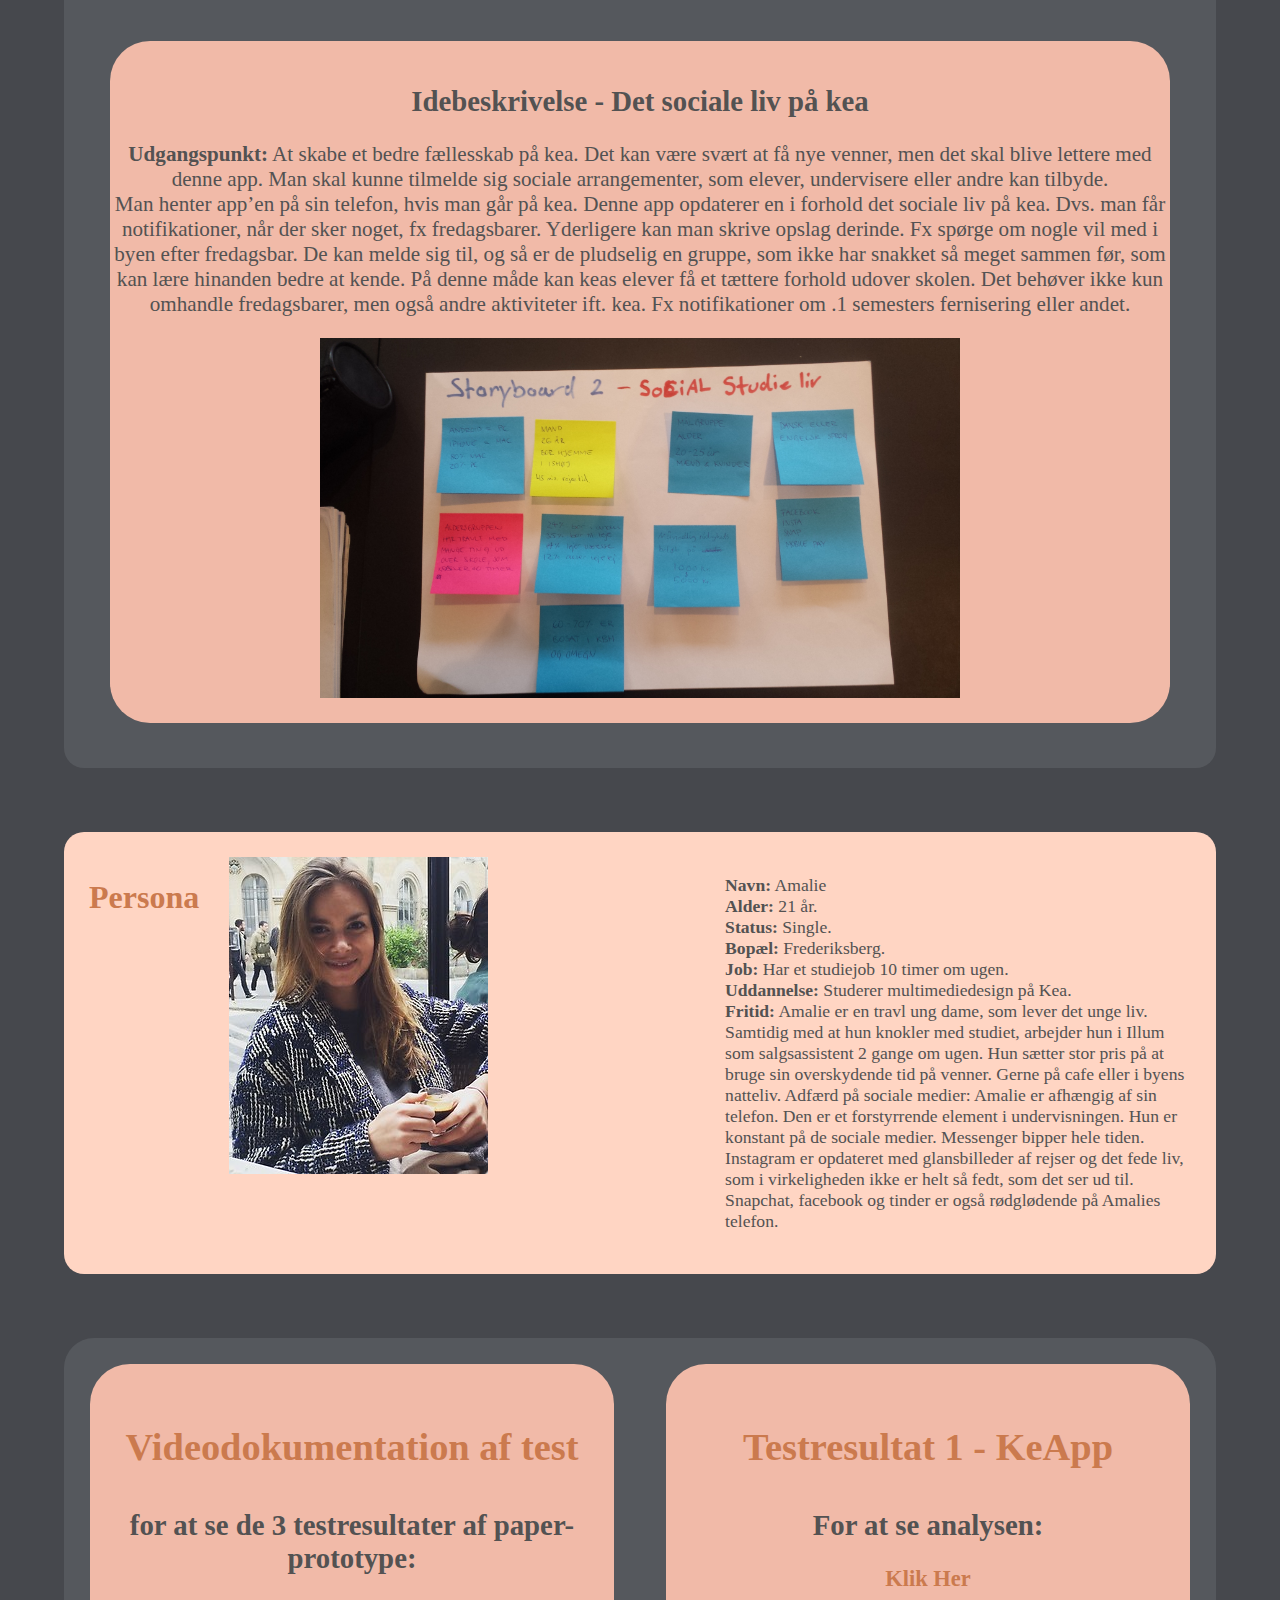
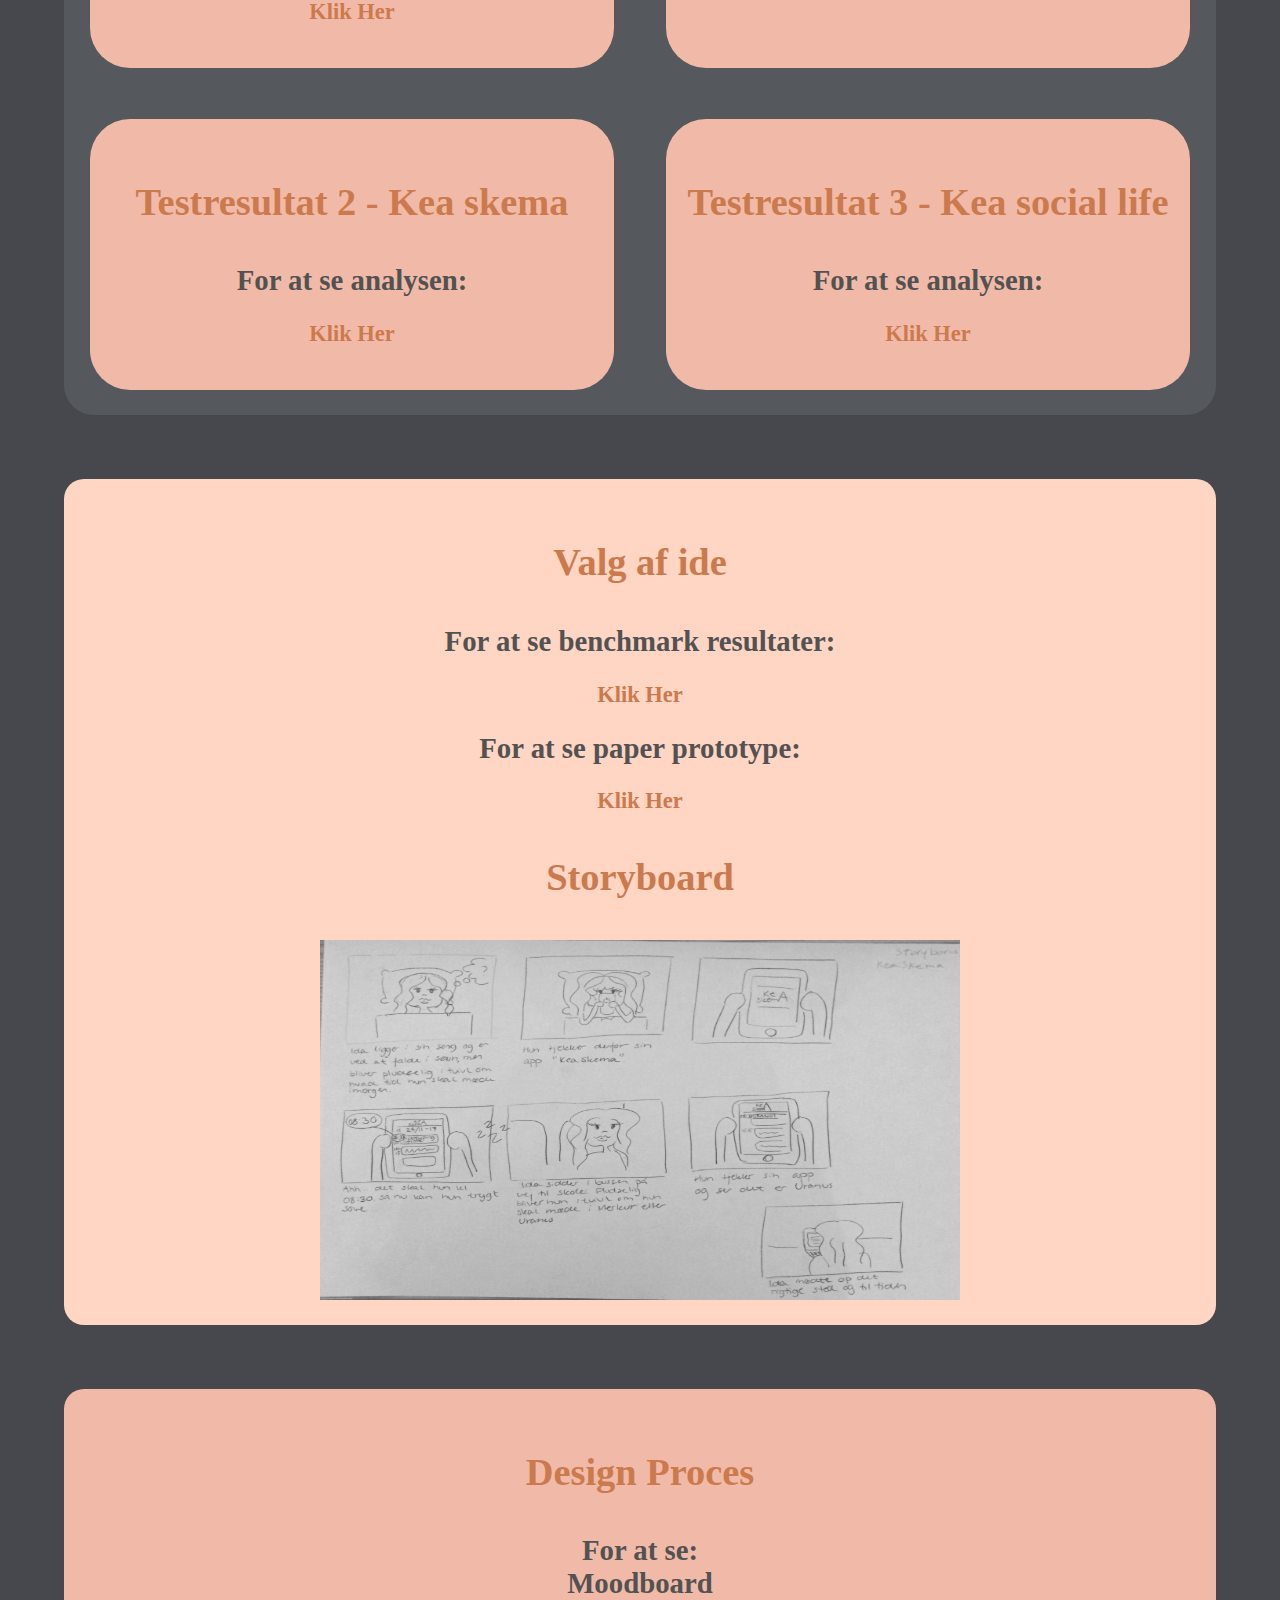
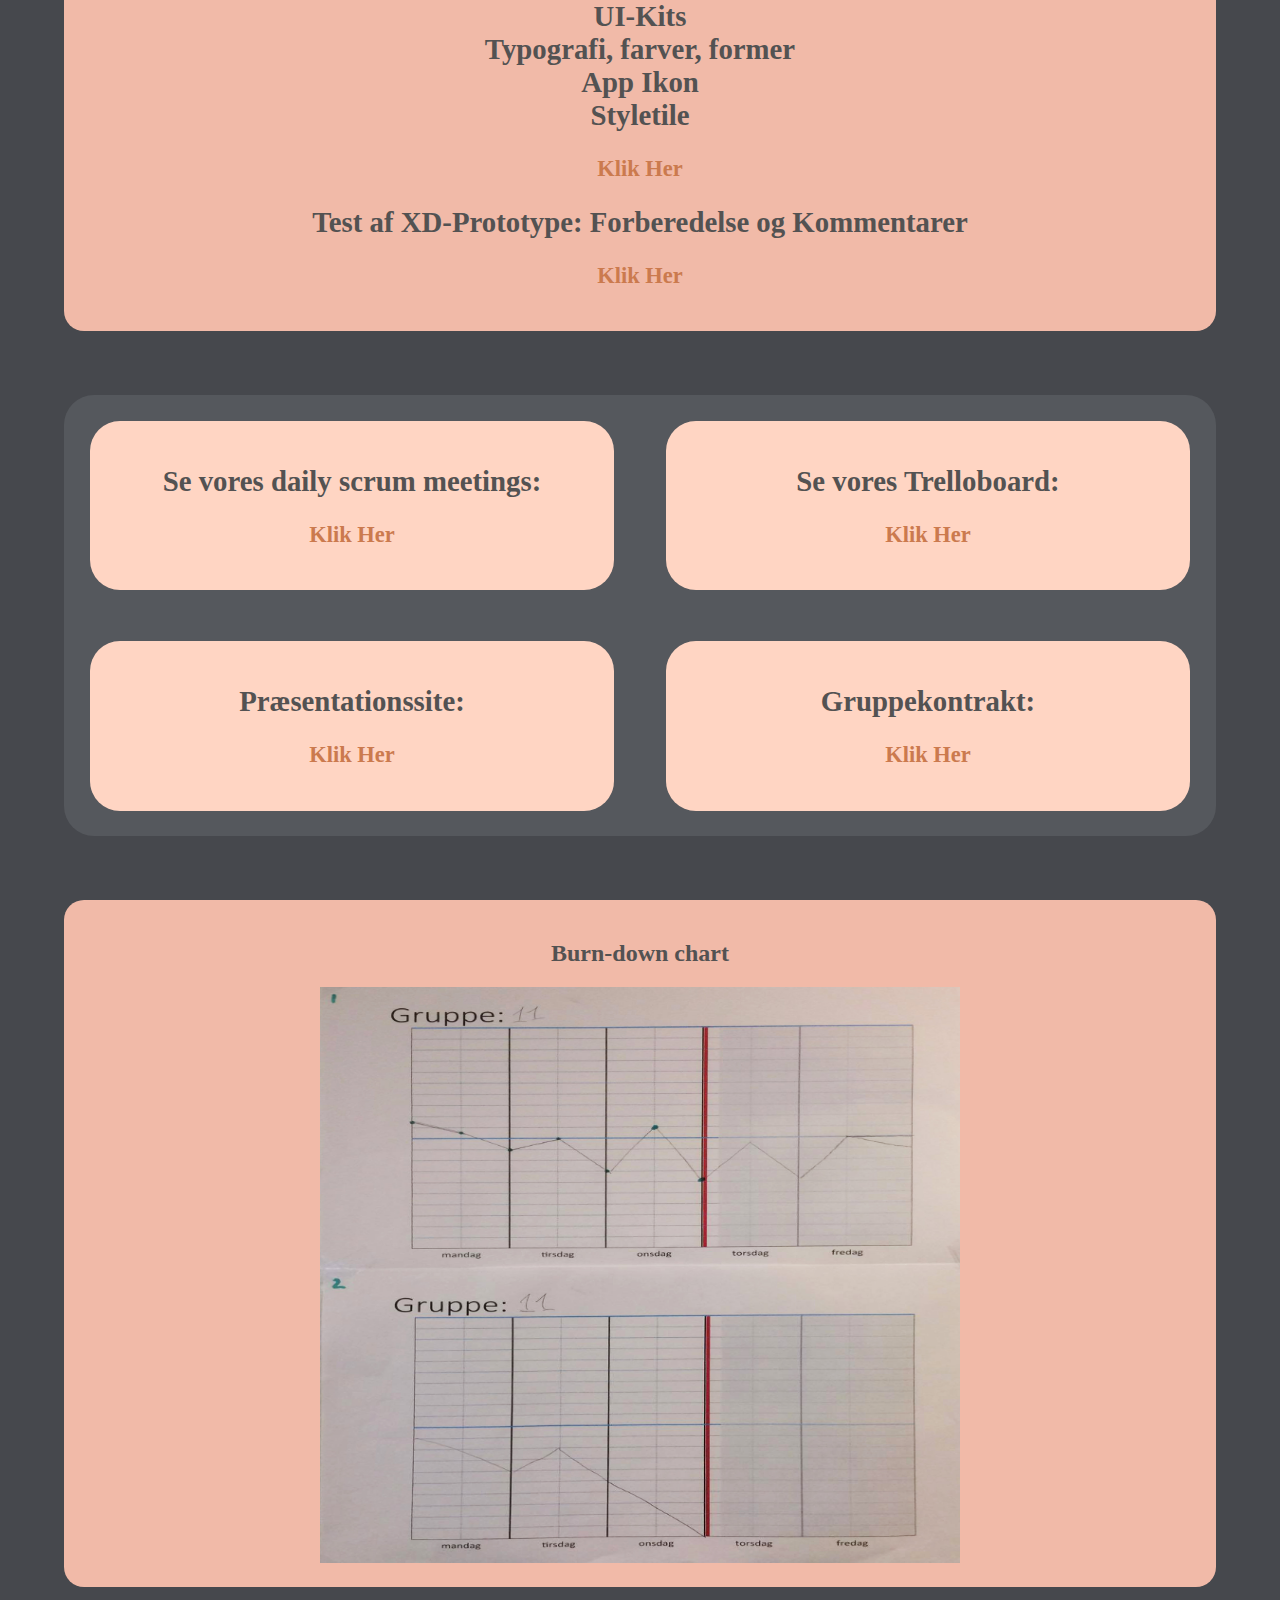
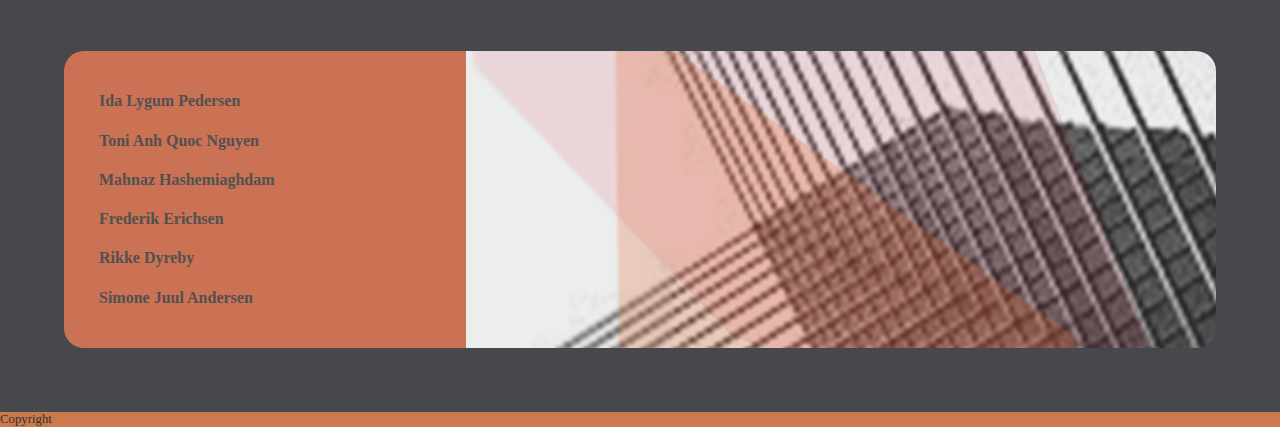
==== commit b34955e1: "XD-Prototype: Forberedelse & Kommentarer" ====
--- a/index_dokumentationssite.html
+++ b/index_dokumentationssite.html
@@ -179,7 +179,13 @@
             <br>Styletile
         </h2>
         <h3><a href="http://frederikerichsen.dk/Kea/04_ux/04_01_06_Dokumentationsdelen/PDF/Gruppe_11_ideudvikling_og_styletile.pdf" target="_blank">Klik Her</a></h3>
-    </div>
+        <div class="xdprototype">
+            <h2>Test af XD-Prototype: Forberedelse og Kommentarer
+            </h2>
+            <h3><a href="https://docs.google.com/document/d/1kkgBOgjIytOg5jzzYq5EILZcb-8a4zAWYgf1QbZ05Cs/edit" target="_blank">Klik Her</a></h3>
+        </div>
+    </div>
+
 
     <!-- LINKS START -->
     <div id="sectionwrapper_links">
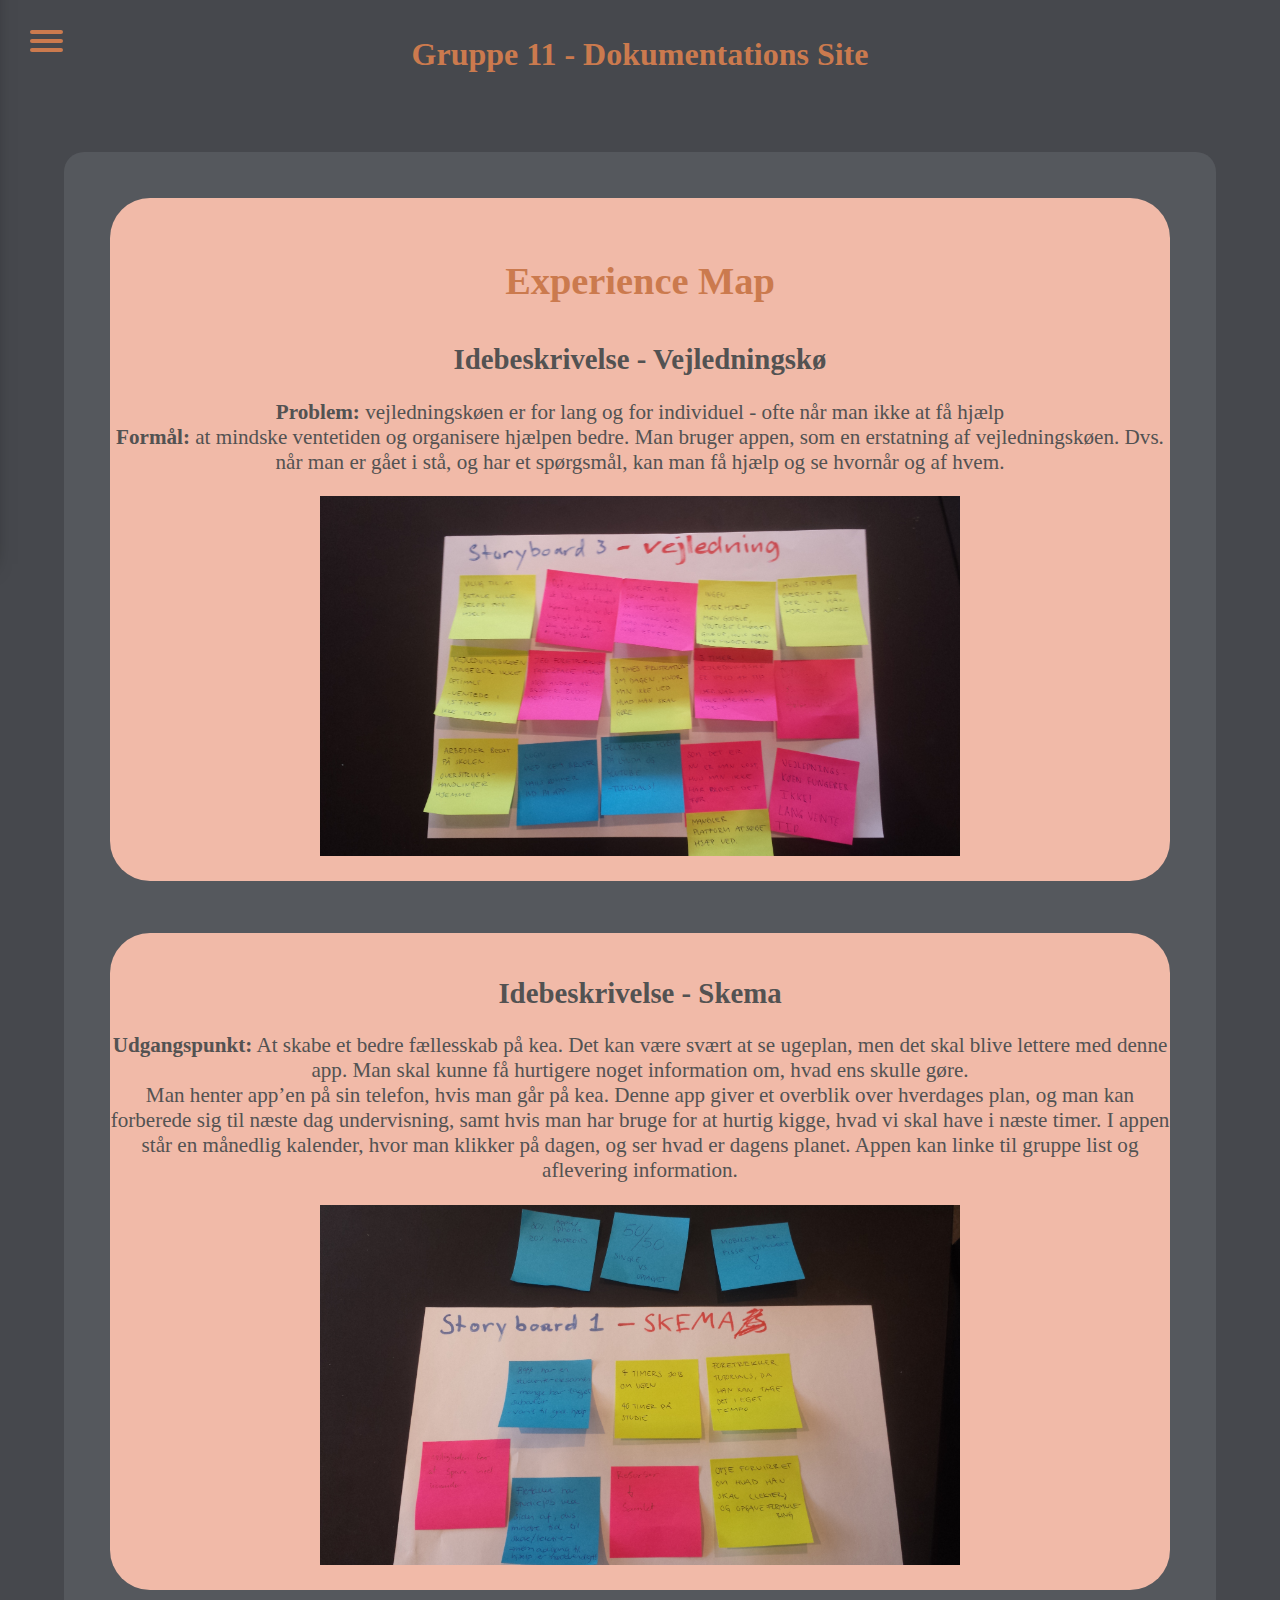
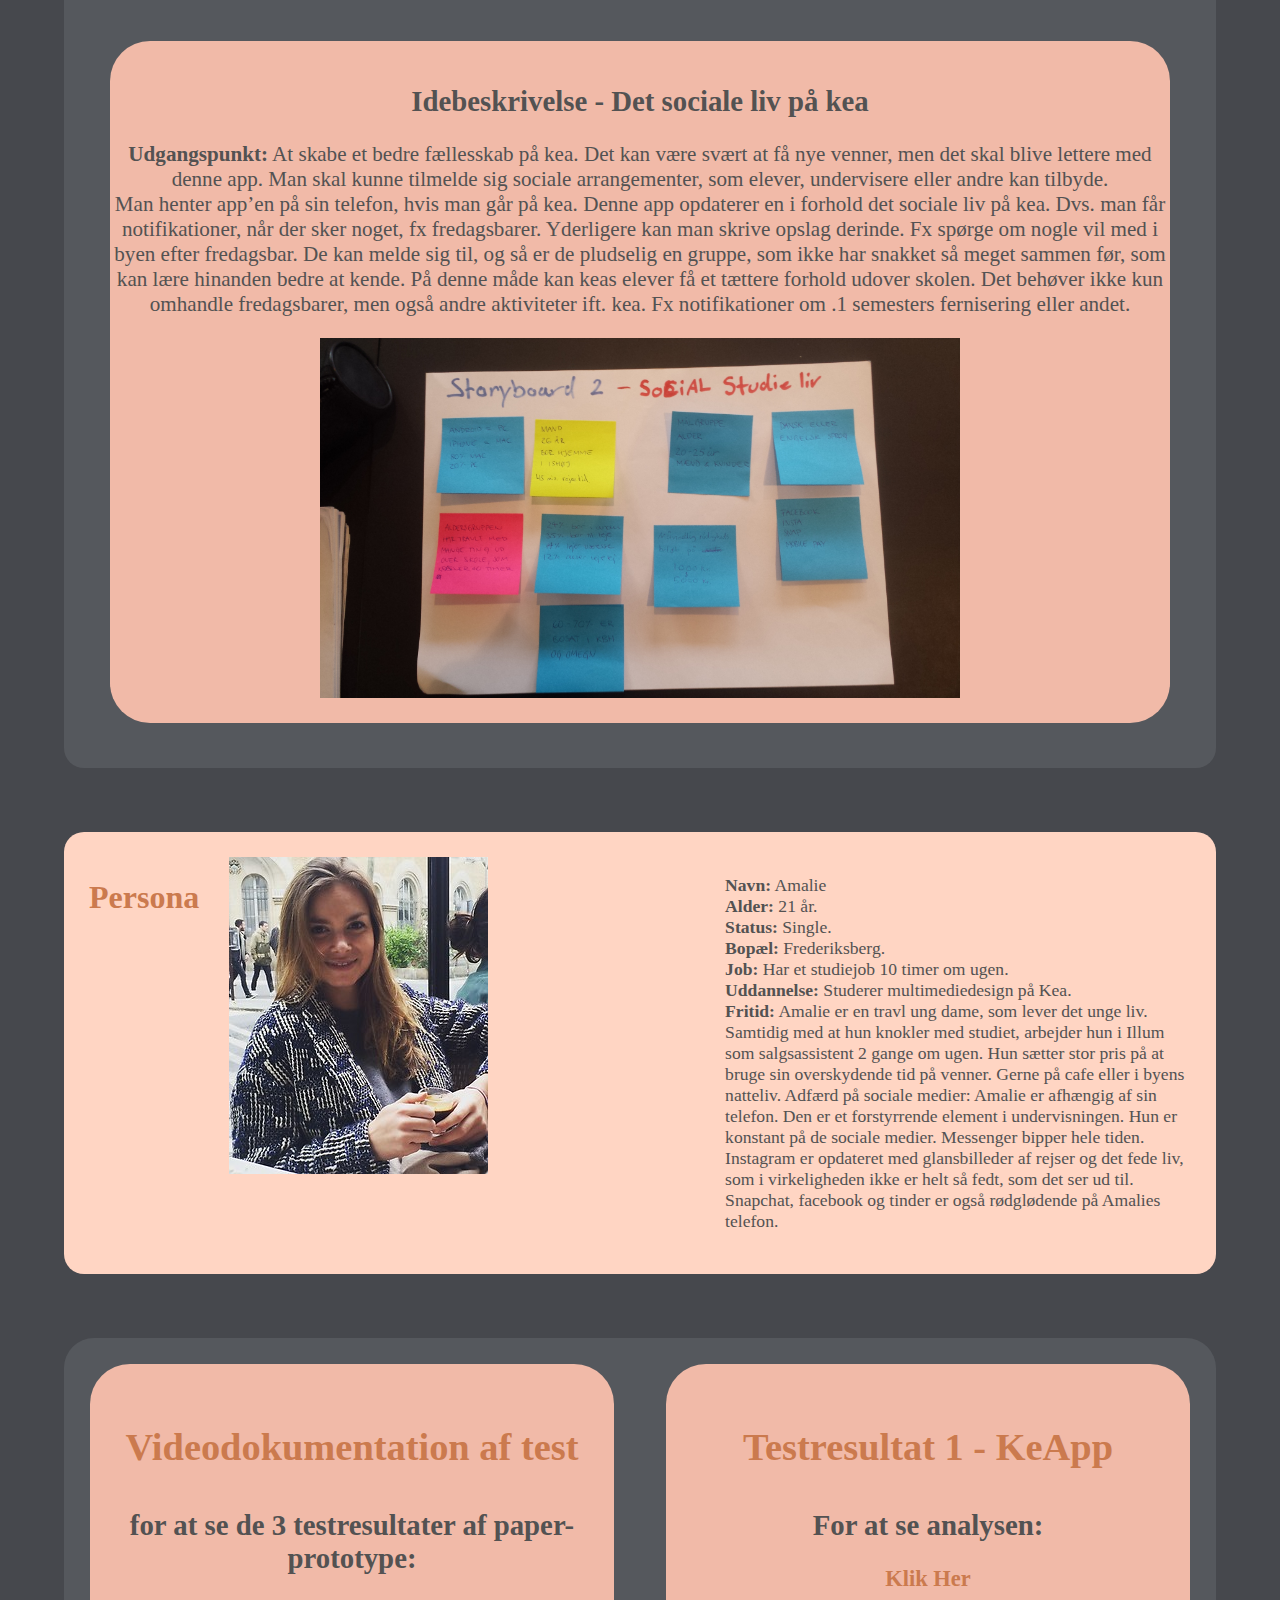
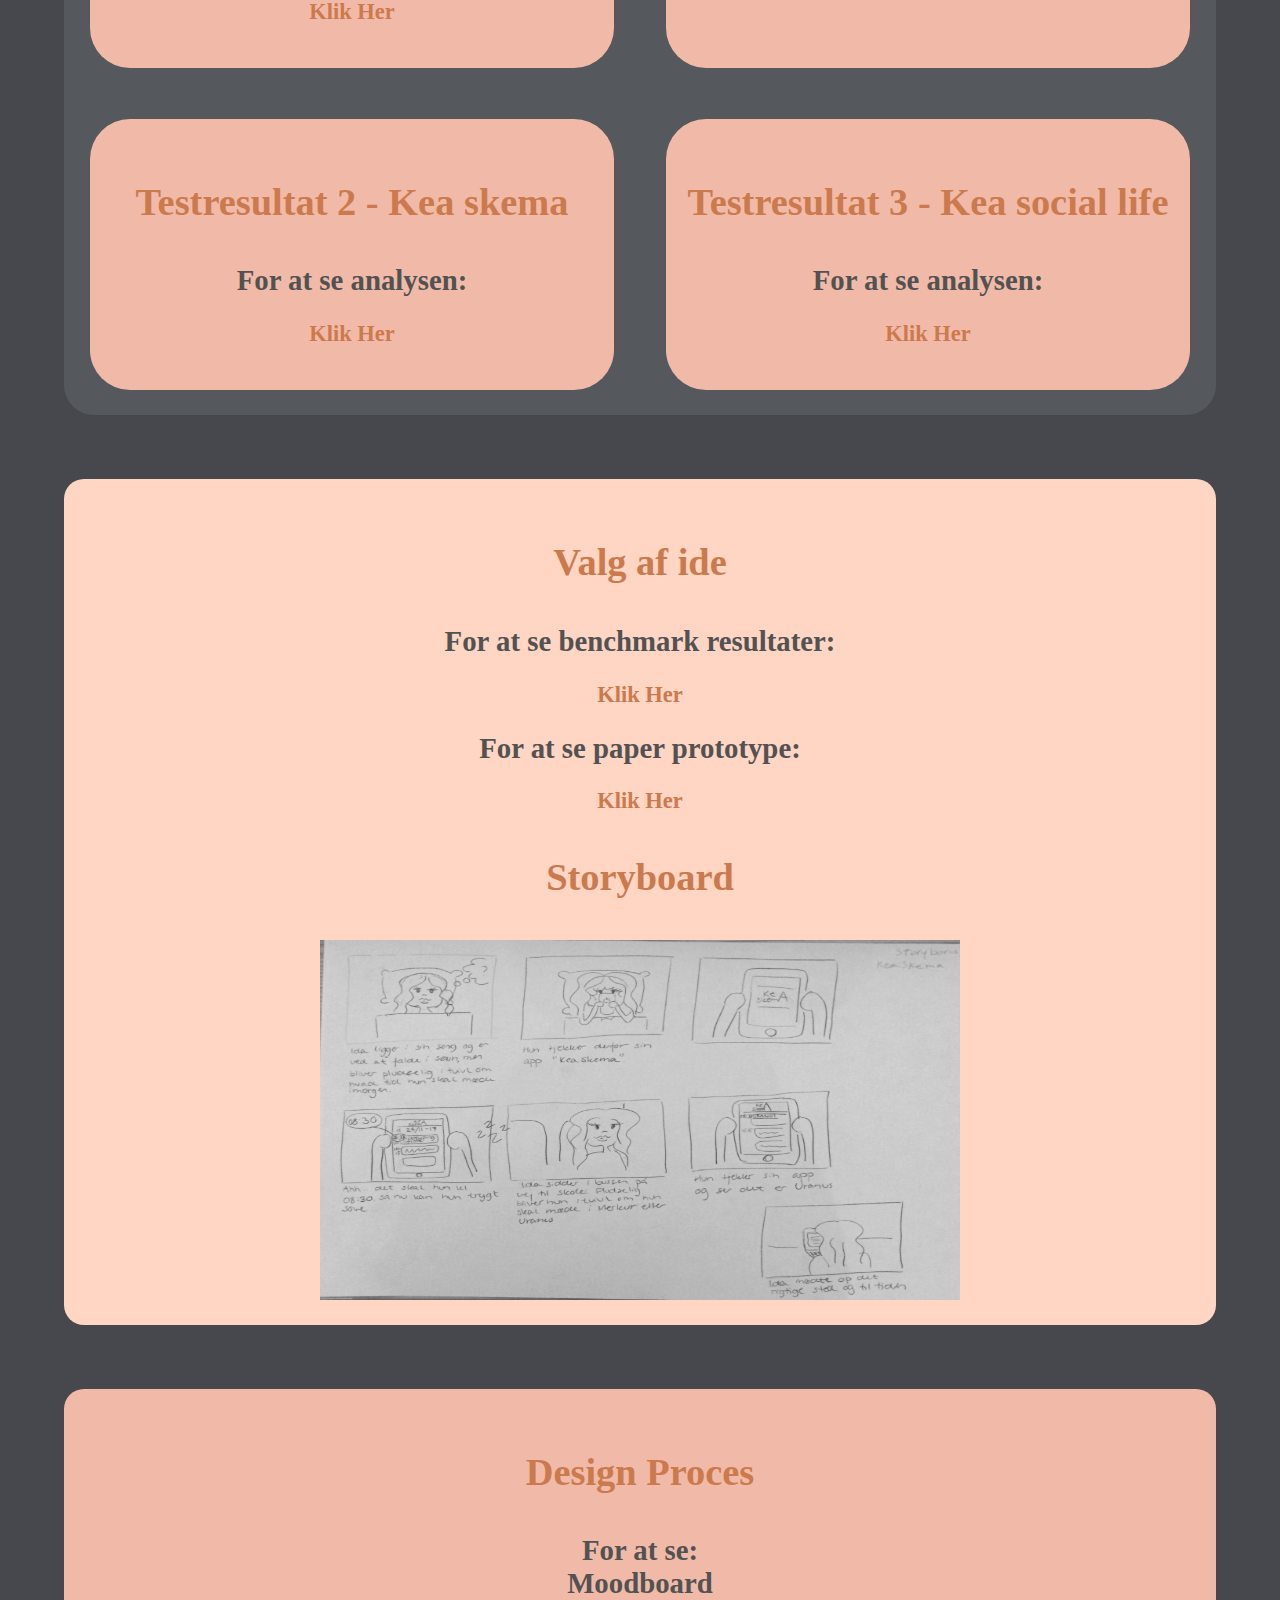
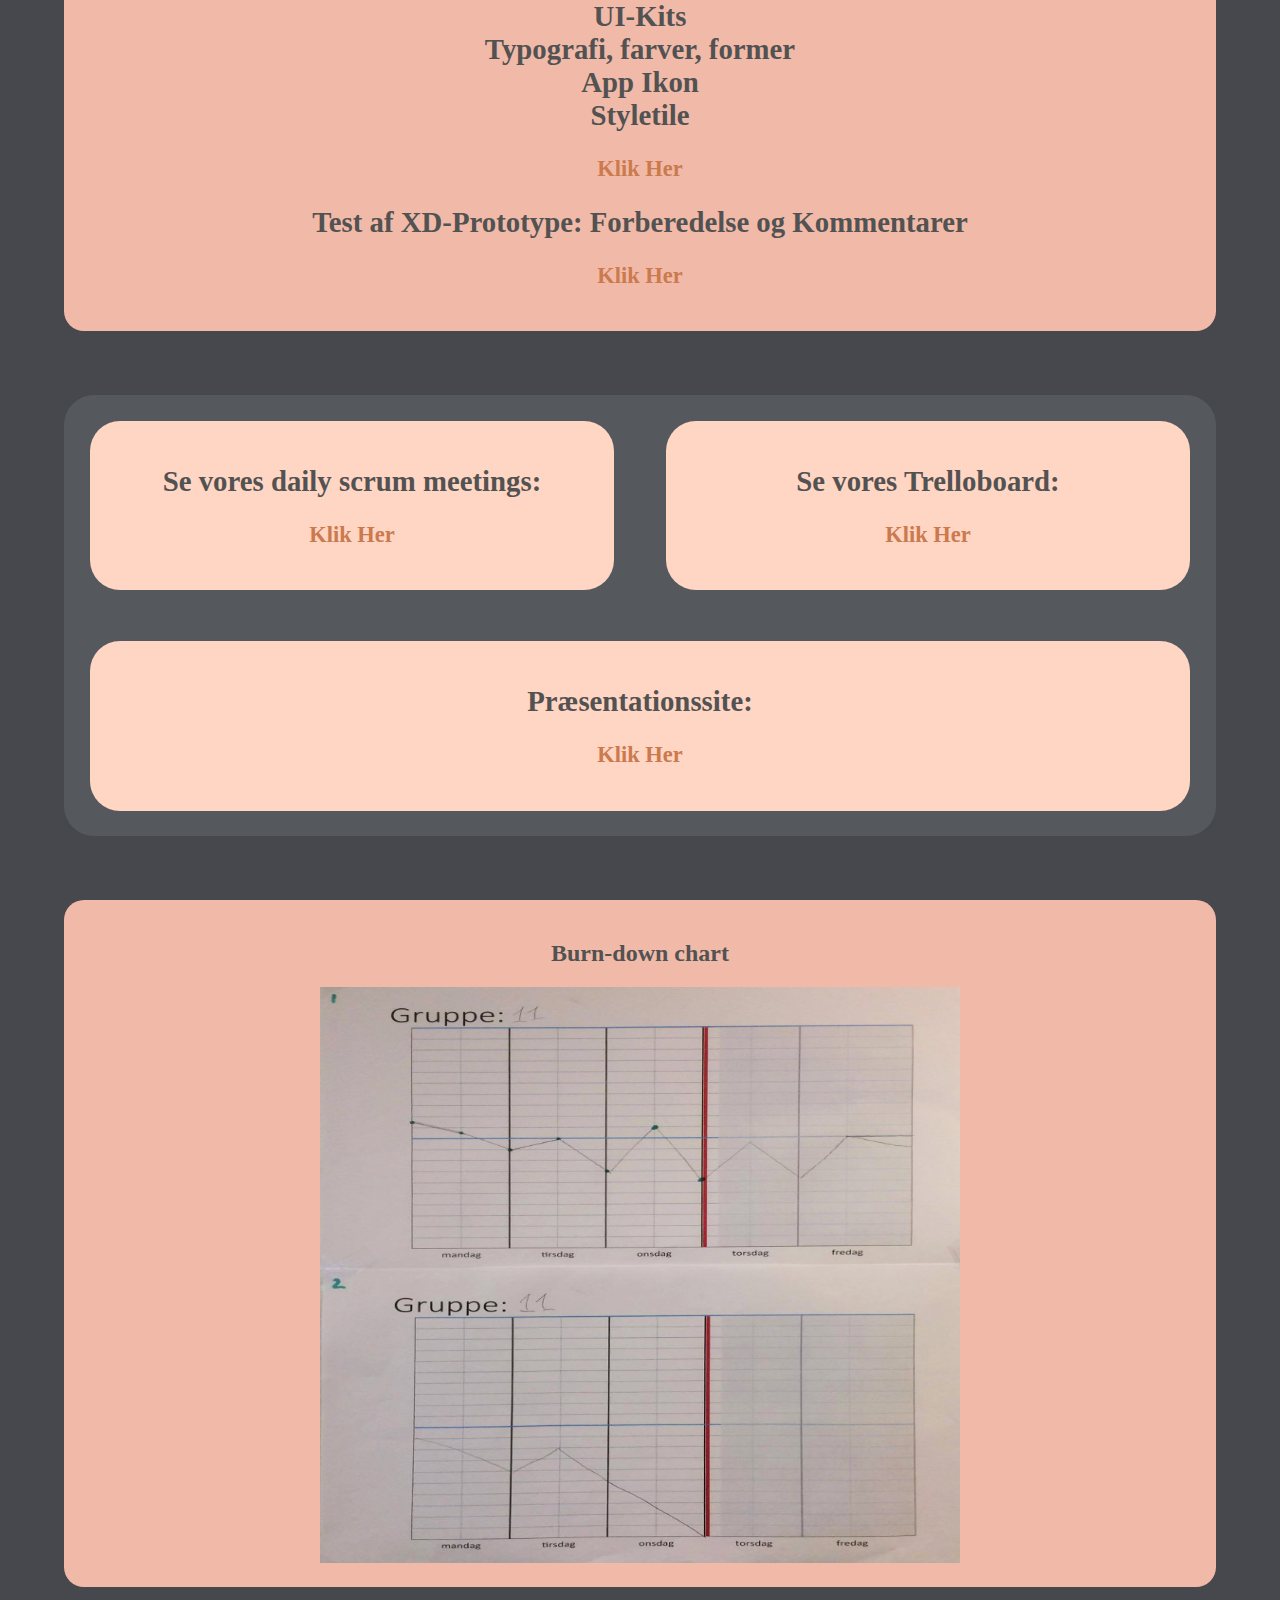
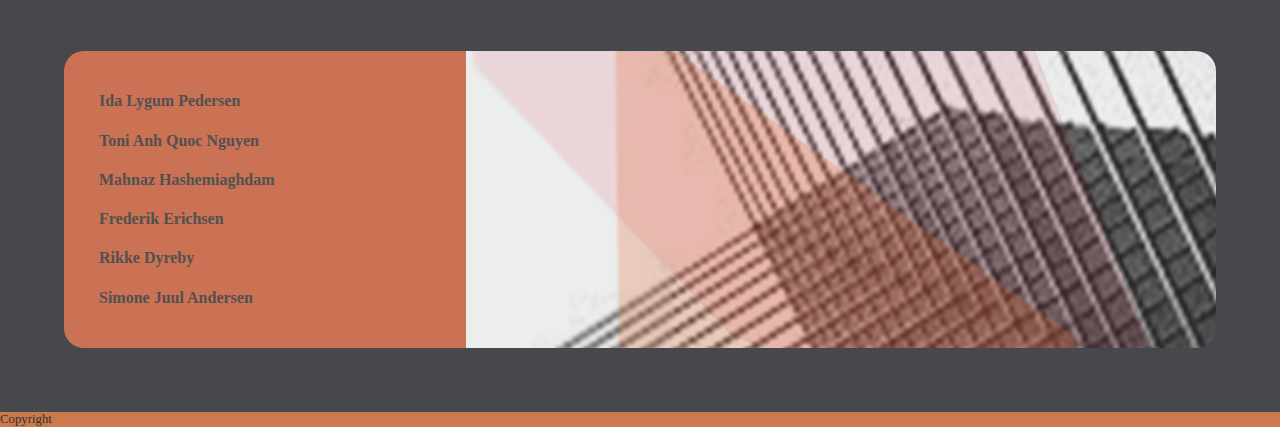
==== commit e6dd8d67: "Gruppekontrakt - Removed" ====
--- a/index_dokumentationssite.html
+++ b/index_dokumentationssite.html
@@ -28,13 +28,13 @@
                 <a href="#experience_map">
                     <li>Experience Map</li>
                 </a>
-                <a href="#experience_map">
+                <a href="#column1">
                     <li>KeApp - Test 1</li>
                 </a>
-                <a href="#experience_map">
+                <a href="#column2">
                     <li>Kea Skema - Test 2</li>
                 </a>
-                <a href="#experience_map">
+                <a href="#column3">
                     <li>Kea Social Life - Test 3</li>
                 </a>
                 <a href="#persona">
@@ -74,7 +74,7 @@
 
     <div id="experience_map">
 
-        <div class="column1">
+        <div id="column1">
             <h1>Experience Map</h1>
             <h2>Idebeskrivelse - Vejledningskø</h2>
 
@@ -83,7 +83,7 @@
             <img src="img/Ep-chart1.jpg">
         </div>
 
-        <div class="column2">
+        <div id="column2">
             <h2>Idebeskrivelse - Skema
             </h2>
 
@@ -93,7 +93,7 @@
             </p>
             <img src="img/Ep-chart2.jpg">
         </div>
-        <div class="column3">
+        <div id="column3">
             <h2>Idebeskrivelse - Det sociale liv på kea
             </h2>
             <p><b>Udgangspunkt:</b> At skabe et bedre fællesskab på kea. Det kan være svært at få nye venner, men det skal blive lettere med denne app. Man skal kunne tilmelde sig sociale arrangementer, som elever, undervisere eller andre kan tilbyde.
@@ -205,11 +205,6 @@
             <h2>Præsentationssite:</h2>
             <h3><a href="index.html" target="_blank">Klik Her</a></h3>
         </div>
-        <div class="gruppekontrakt">
-            <h2>Gruppekontrakt:</h2>
-            <h3><a href="https://docs.google.com/document/d/13bdR9ULSEe632JrIWSjj5QAlRCLhoHngFfrUMZ-Tt4A/edit" target="_blank">Klik Her</a></h3>
-        </div>
-
     </div>
     <!-- LINKS SLUT -->
     <div id="burndownchart">
--- a/stylesheet.css
+++ b/stylesheet.css
@@ -170,9 +170,9 @@
     margin: 5vw;
 }
 
-.column1,
-.column2,
-.column3 {
+#column1,
+#column2,
+#column3 {
     flex-grow: 1;
     flex-basis: 350px;
     font-size: 1.2em;
